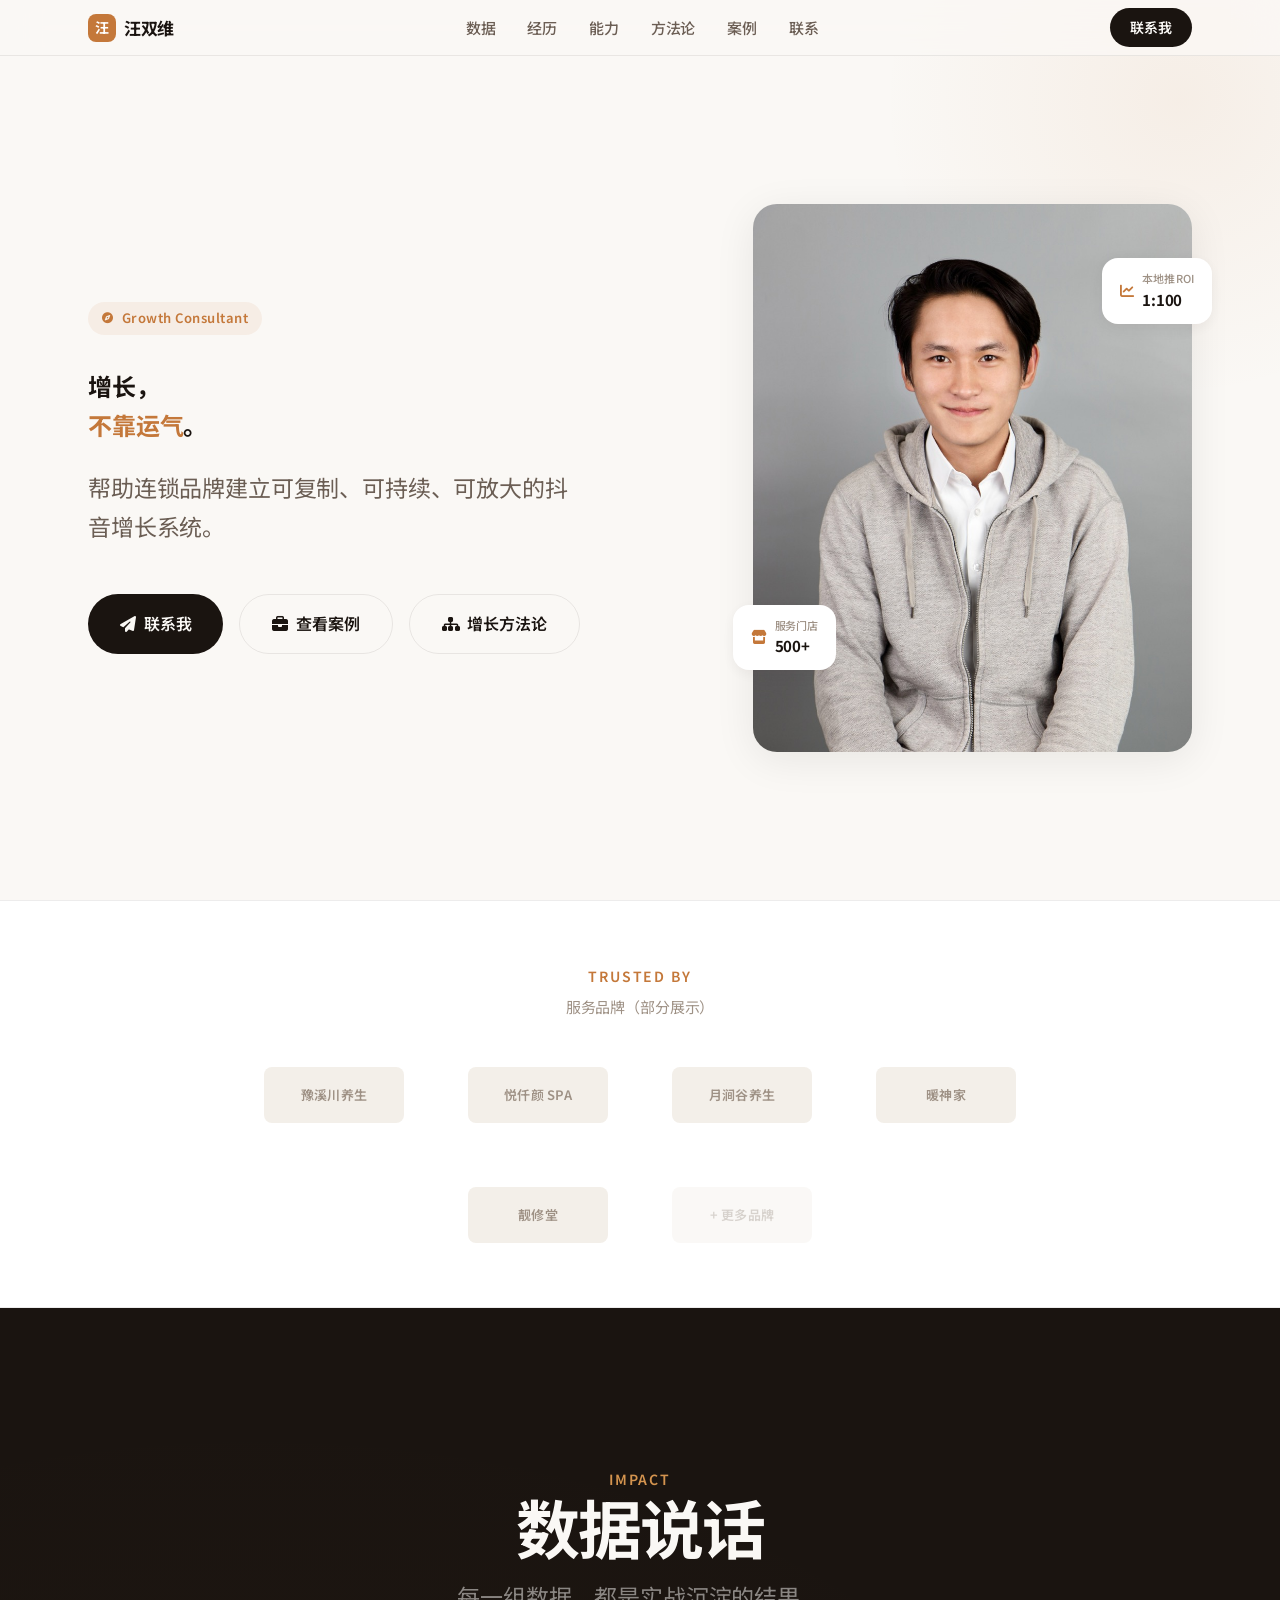
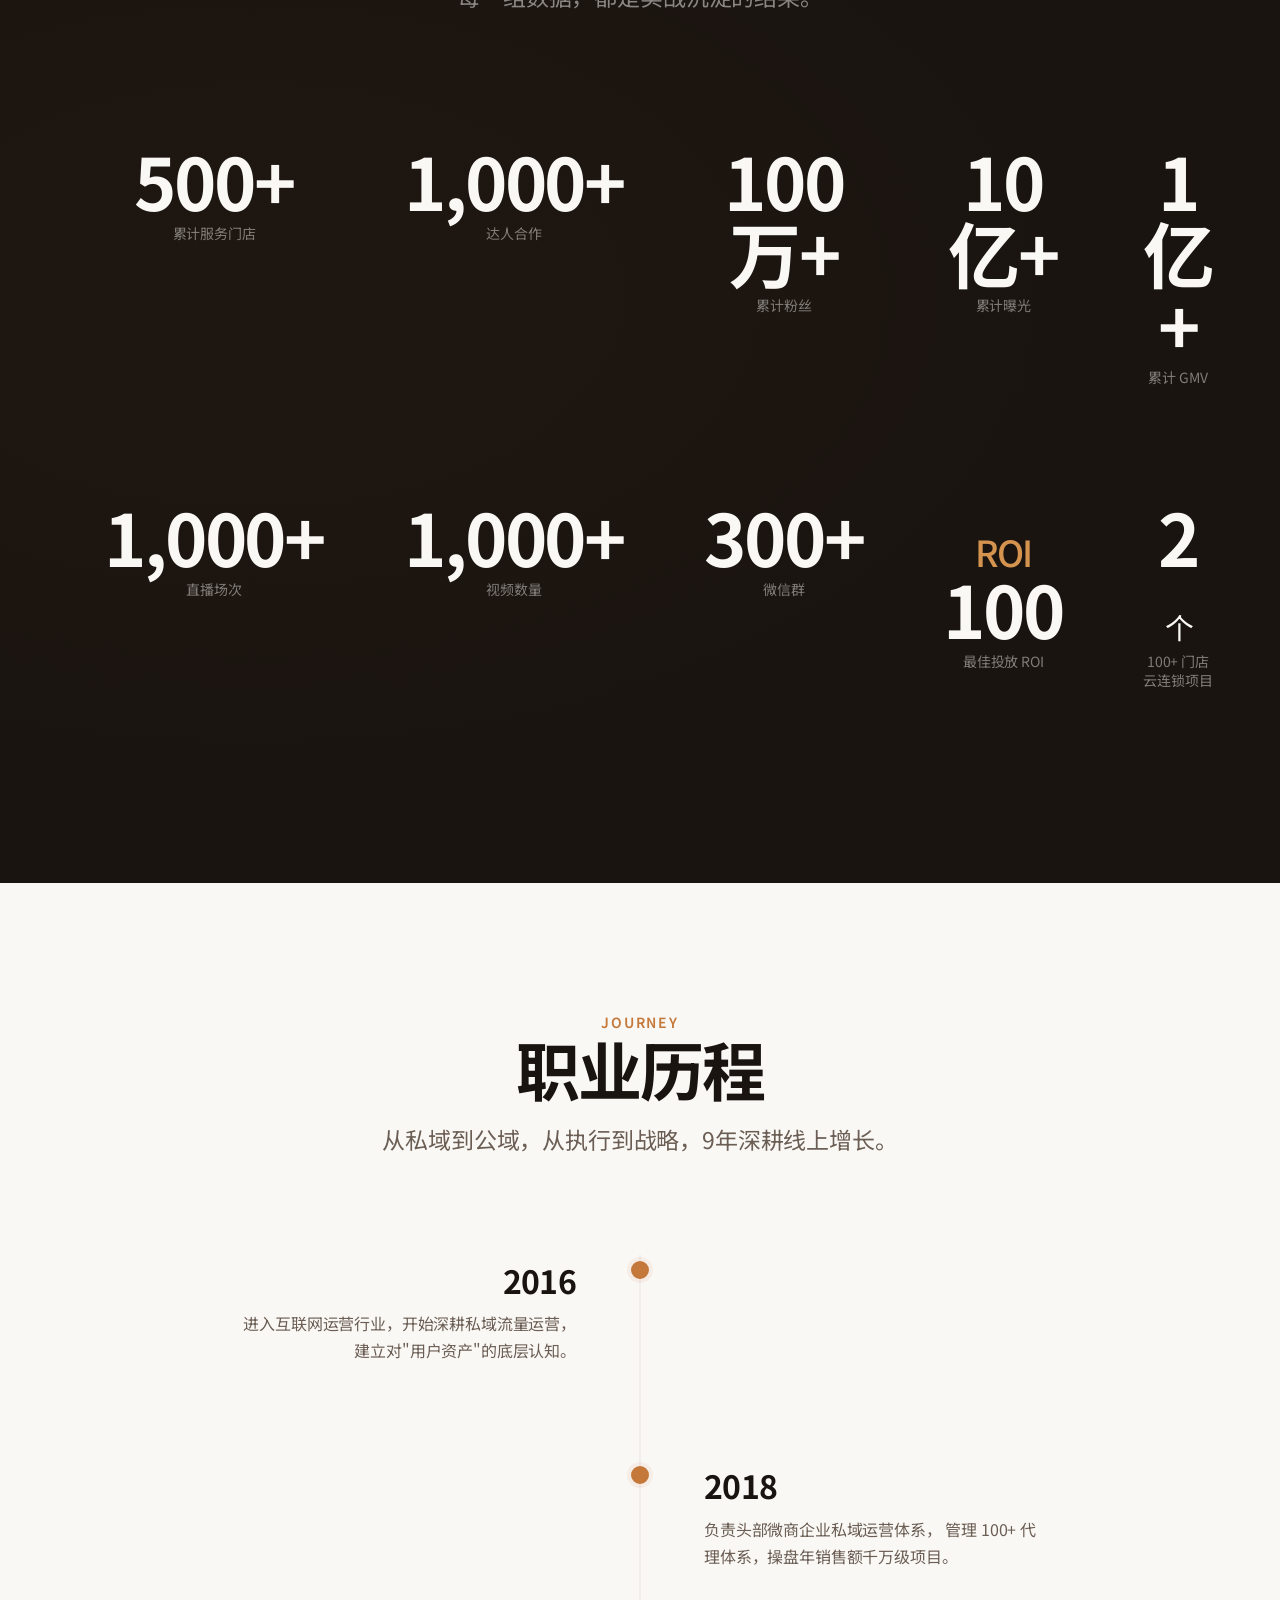
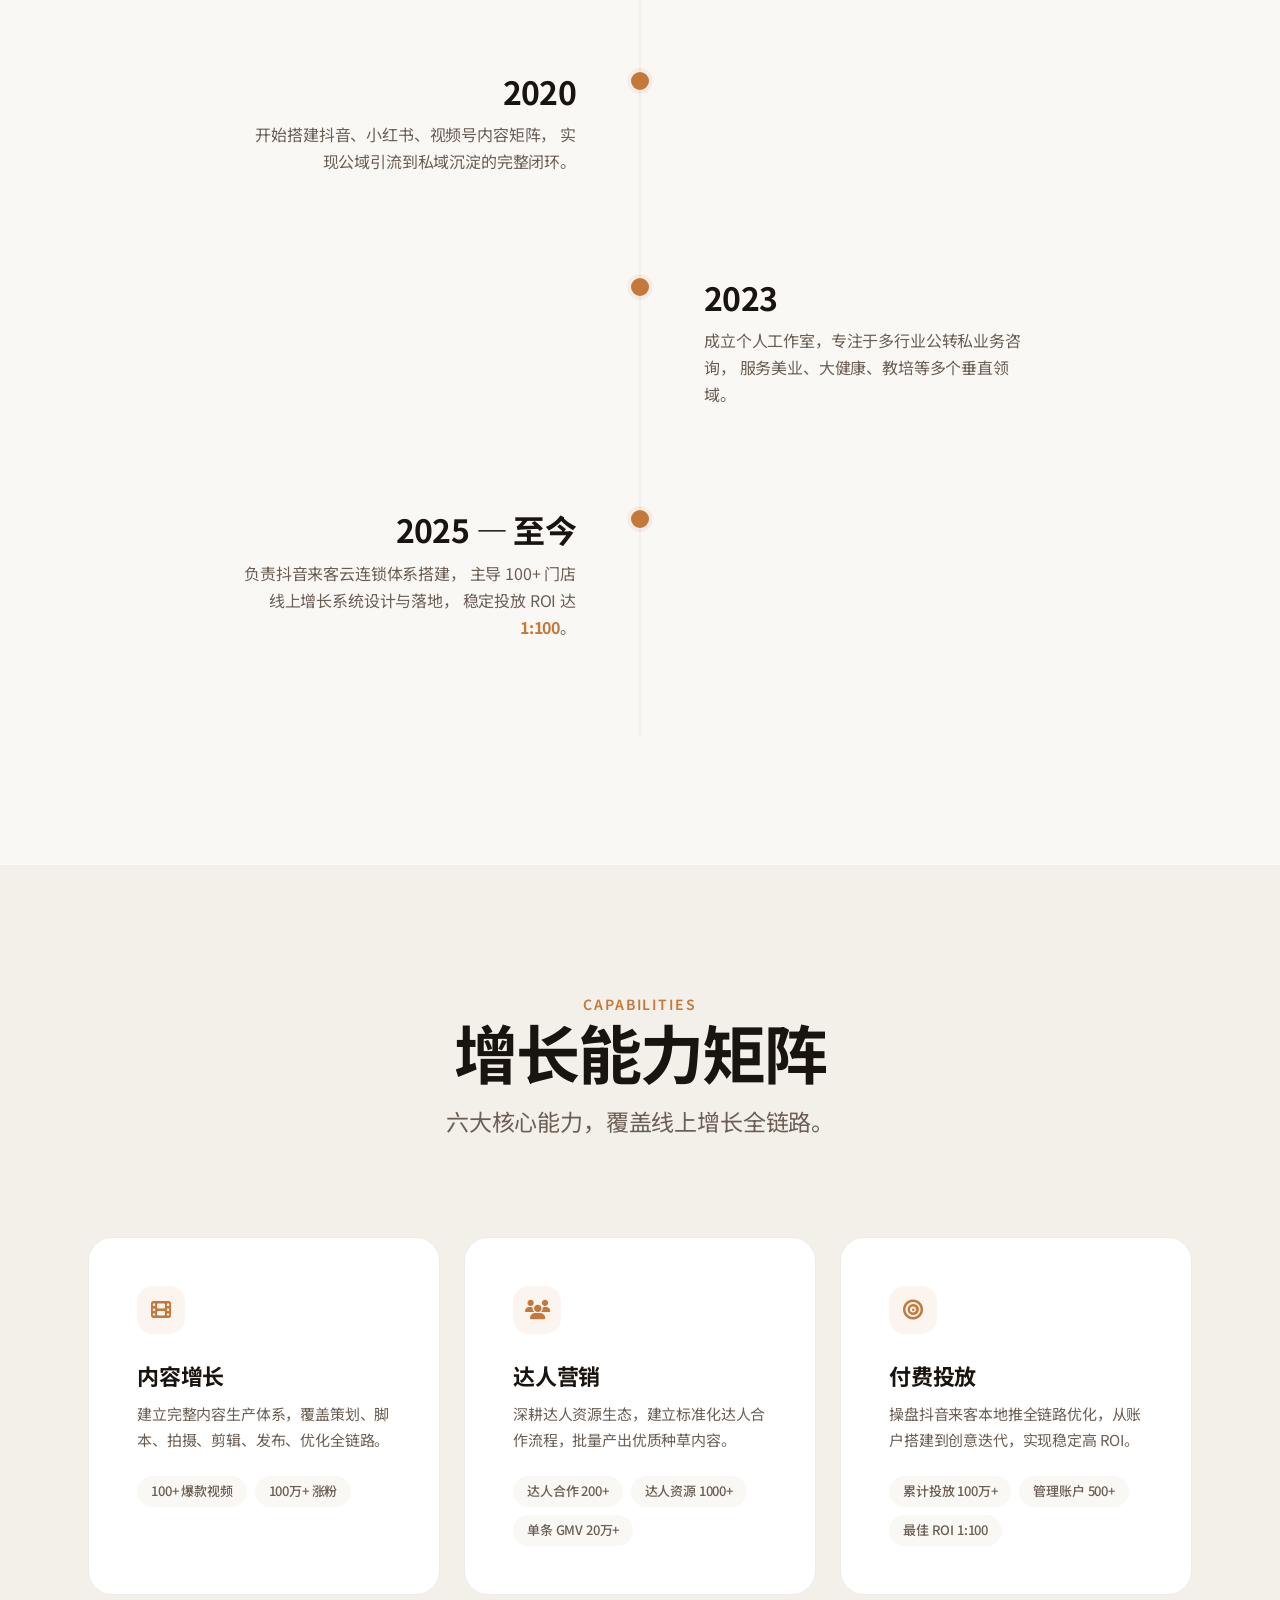
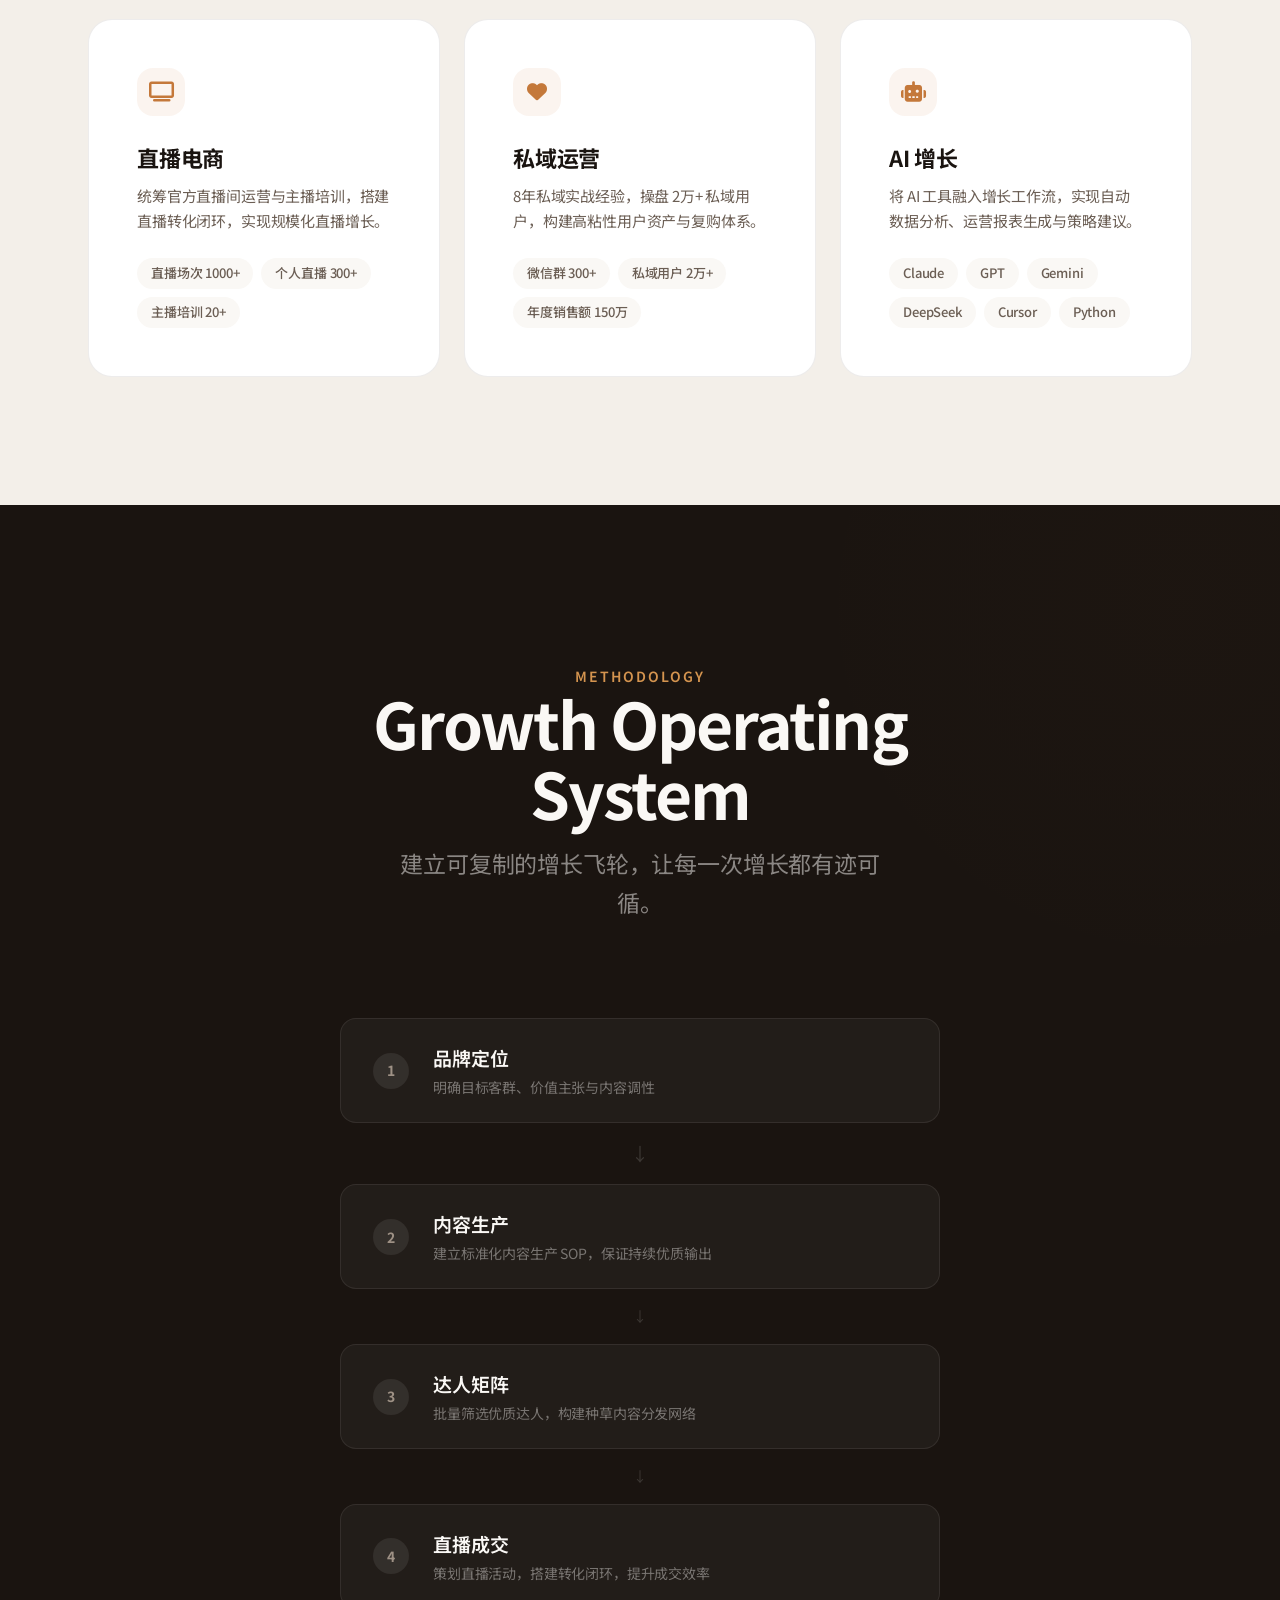
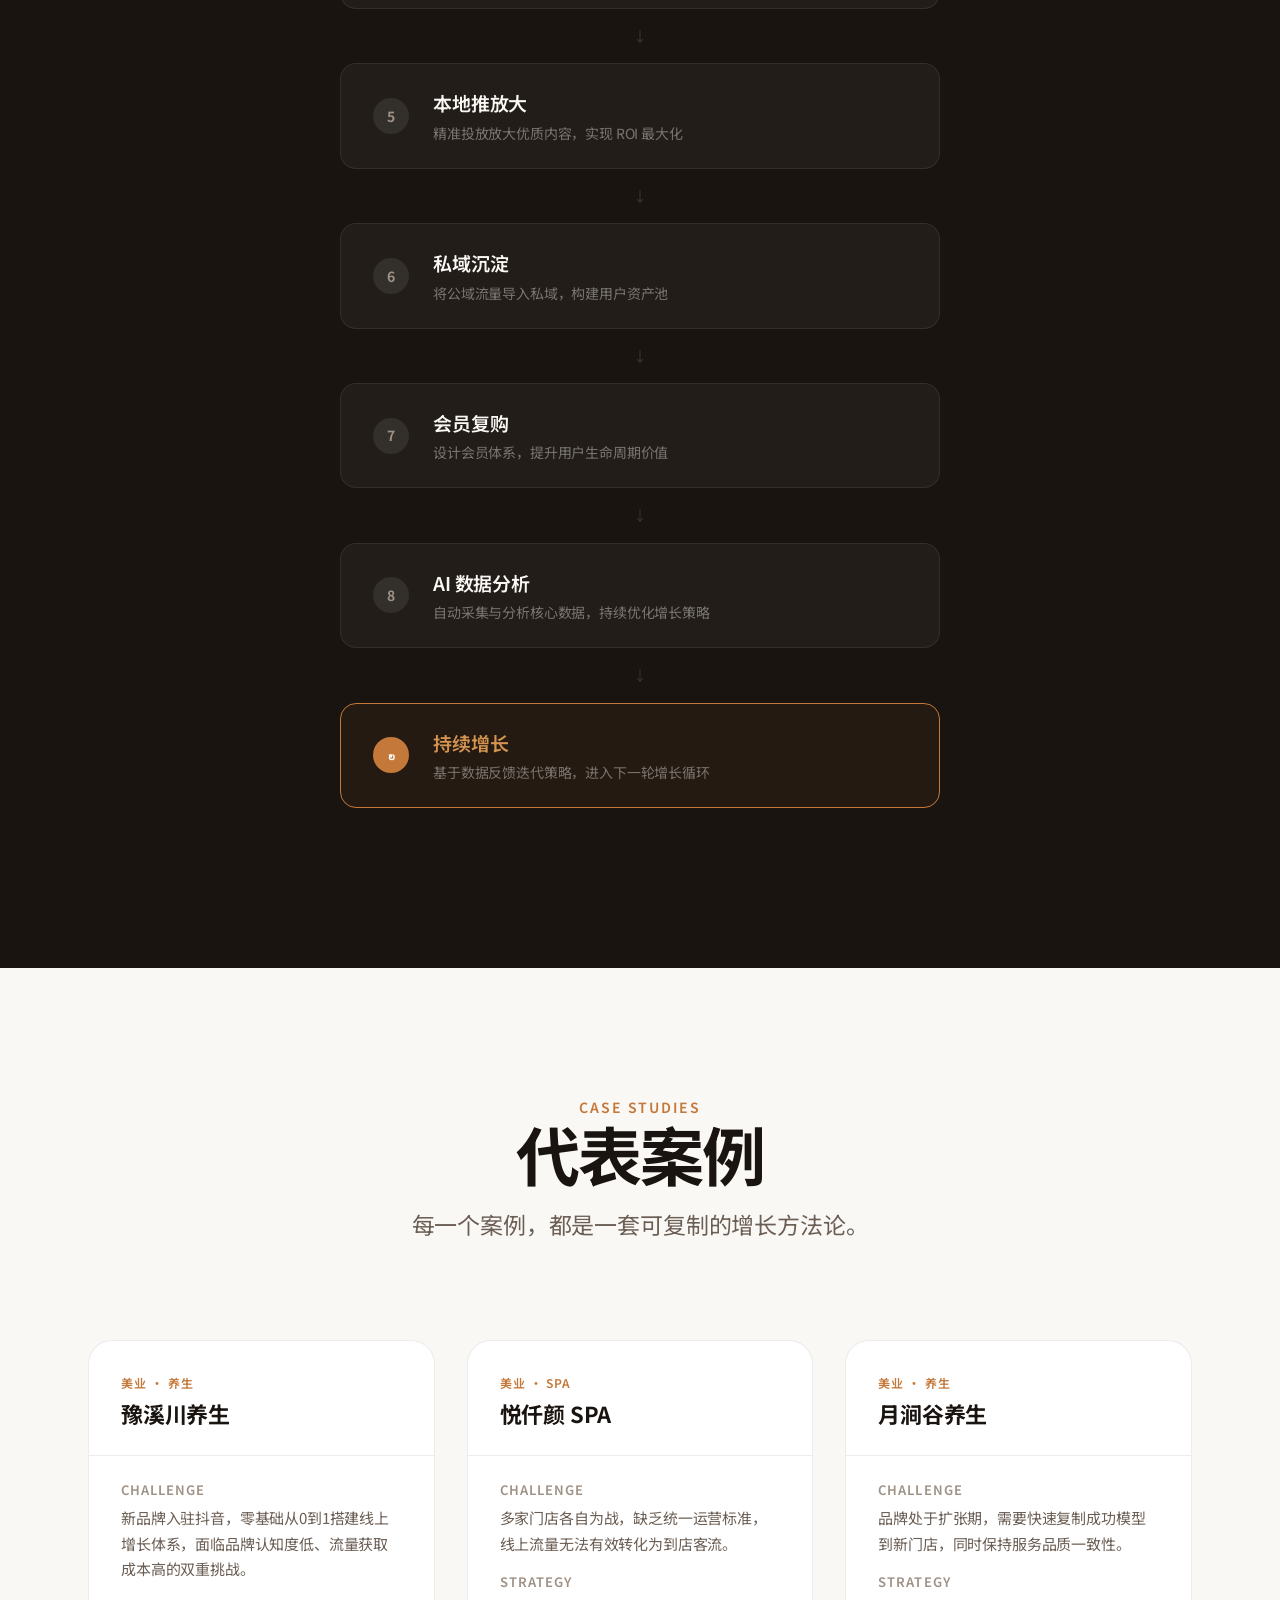
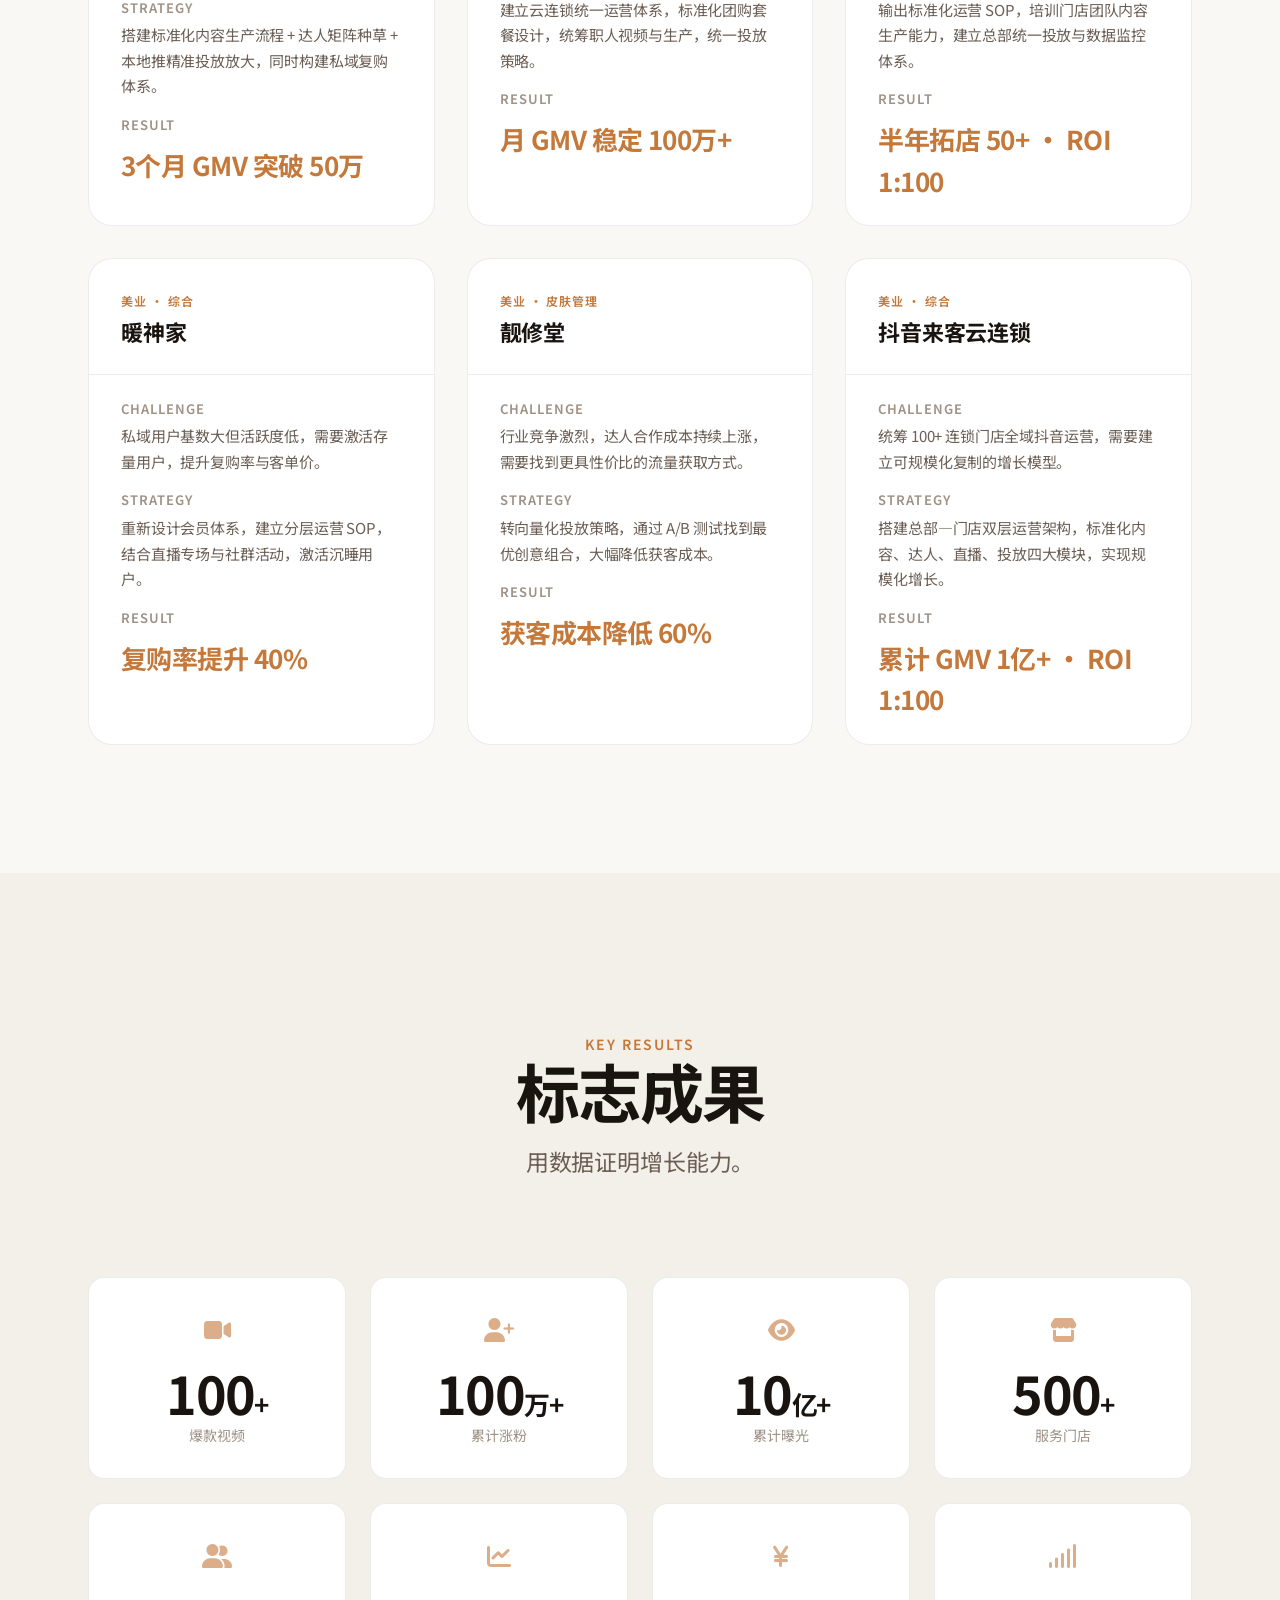
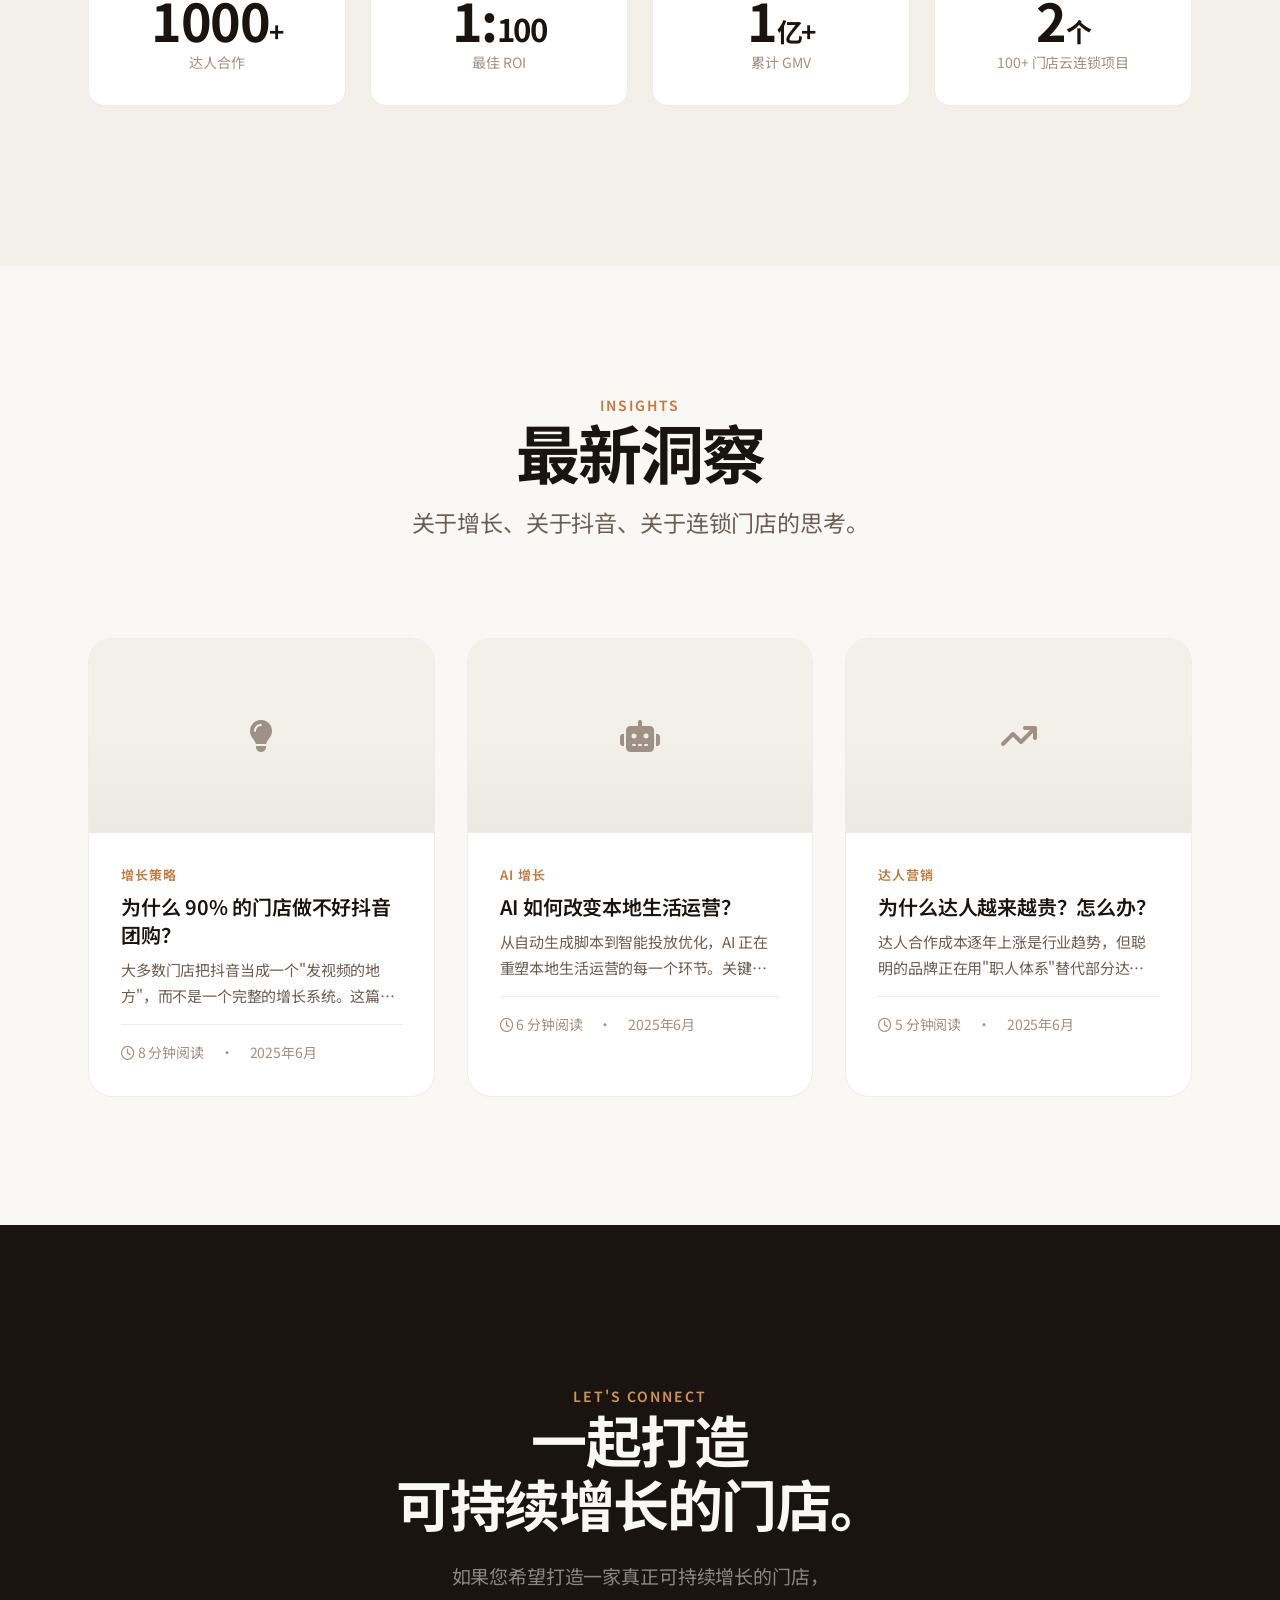
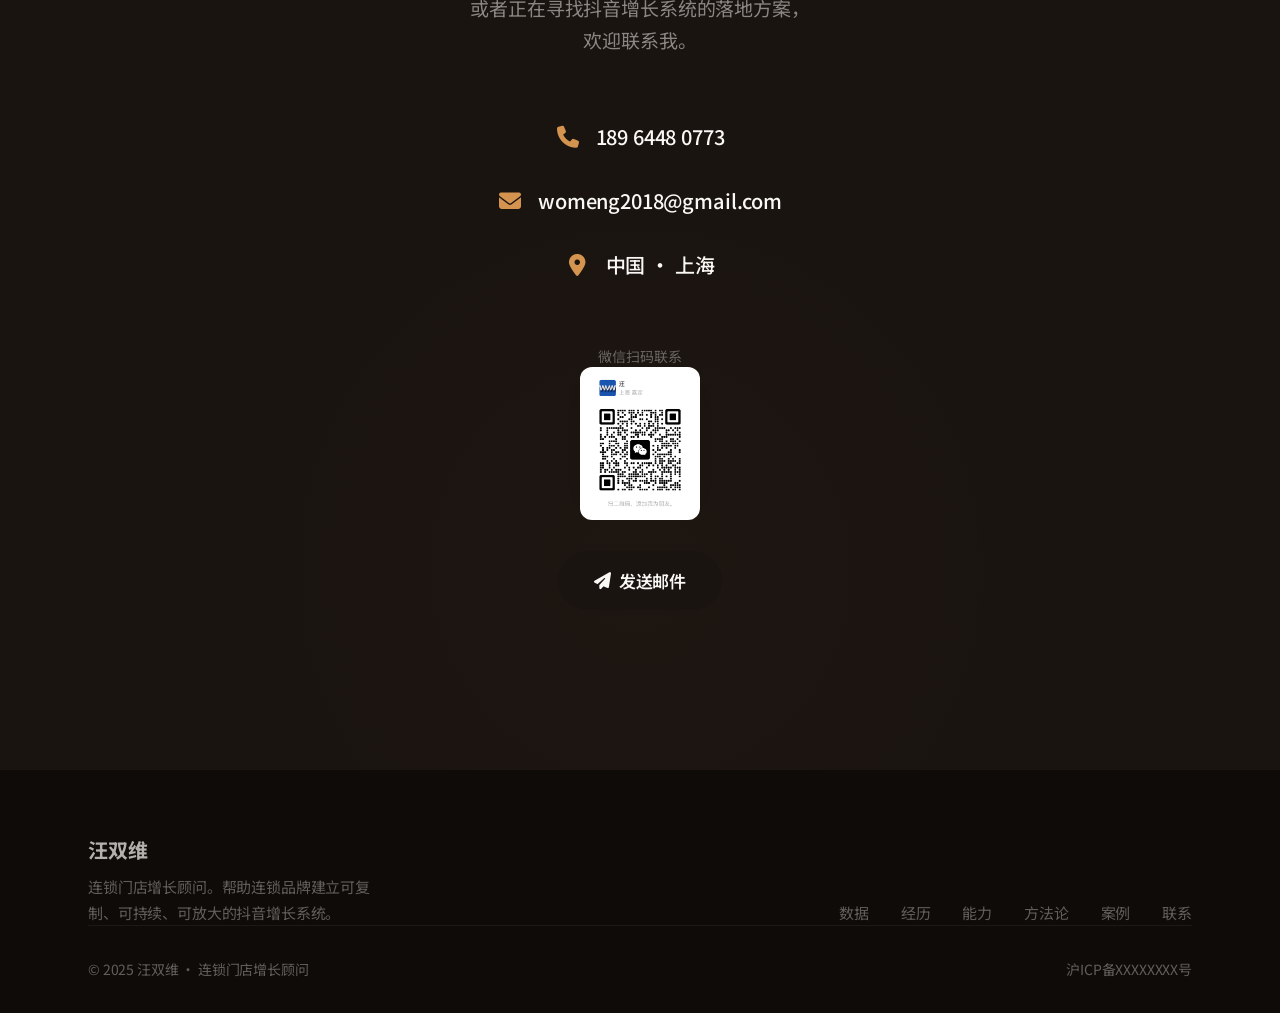
==== index.html @ 2c412247 "🚀 Initial: 汪双维个人品牌官网 V2.0" ====
<!DOCTYPE html>
<html lang="zh-CN">
<head>
  <meta charset="UTF-8">
  <meta name="viewport" content="width=device-width, initial-scale=1.0">

  <!-- ============================================================
       SEO — Meta Tags
       ============================================================ -->
  <title>汪双维 — 连锁门店增长顾问 | Growth Consultant</title>
  <meta name="description" content="汪双维，连锁门店增长顾问。帮助连锁品牌建立可复制、可持续、可放大的抖音增长系统。500+门店服务经验，累计GMV超1亿。">
  <meta name="keywords" content="汪双维,连锁门店增长,抖音运营,云连锁,本地生活,增长顾问,Growth Consultant,抖音来客,私域运营,本地推">
  <meta name="author" content="汪双维">
  <meta name="robots" content="index, follow, max-image-preview:large">
  <link rel="canonical" href="https://wangshuangwei.com">

  <!-- Open Graph -->
  <meta property="og:type" content="website">
  <meta property="og:title" content="汪双维 — 连锁门店增长顾问">
  <meta property="og:description" content="增长，不靠运气。帮助连锁品牌建立可复制、可持续、可放大的抖音增长系统。">
  <meta property="og:image" content="https://wangshuangwei.com/assets/og-image.jpg">
  <meta property="og:url" content="https://wangshuangwei.com">
  <meta property="og:site_name" content="汪双维 — 连锁门店增长顾问">

  <!-- Twitter Card -->
  <meta name="twitter:card" content="summary_large_image">
  <meta name="twitter:title" content="汪双维 — 连锁门店增长顾问">
  <meta name="twitter:description" content="增长，不靠运气。帮助连锁品牌建立抖音增长系统。">
  <meta name="twitter:image" content="https://wangshuangwei.com/assets/og-image.jpg">

  <!-- Schema.org Structured Data -->
  <script type="application/ld+json">
  {
    "@context": "https://schema.org",
    "@type": "Person",
    "name": "汪双维",
    "givenName": "双维",
    "familyName": "汪",
    "jobTitle": "连锁门店增长顾问",
    "description": "帮助连锁品牌建立可复制、可持续、可放大的抖音增长系统",
    "url": "https://wangshuangwei.com",
    "email": "mailto:womeng2018@gmail.com",
    "telephone": "+86-189-6448-0773",
    "address": {
      "@type": "PostalAddress",
      "addressLocality": "上海",
      "addressCountry": "CN"
    },
    "sameAs": [
      "https://www.douyin.com/"
    ],
    "knowsAbout": [
      "抖音运营",
      "连锁门店增长",
      "私域运营",
      "本地生活",
      "直播电商"
    ]
  }
  </script>

  <!-- Favicon -->
  <link rel="icon" type="image/svg+xml" href="data:image/svg+xml,<svg xmlns='http://www.w3.org/2000/svg' viewBox='0 0 32 32'><rect width='32' height='32' rx='6' fill='%23C4783A'/><text x='50%' y='55%' font-family='system-ui' font-size='16' font-weight='700' fill='white' text-anchor='middle' dominant-baseline='middle'>汪</text></svg>">
  <link rel="apple-touch-icon" href="data:image/svg+xml,<svg xmlns='http://www.w3.org/2000/svg' viewBox='0 0 180 180'><rect width='180' height='180' rx='40' fill='%23C4783A'/><text x='50%' y='55%' font-family='system-ui' font-size='80' font-weight='700' fill='white' text-anchor='middle' dominant-baseline='middle'>汪</text></svg>">

  <!-- Fonts -->
  <link rel="preconnect" href="https://fonts.googleapis.com">
  <link rel="preconnect" href="https://fonts.gstatic.com" crossorigin>
  <link href="https://fonts.googleapis.com/css2?family=Noto+Sans+SC:wght@300;400;500;600;700&display=swap" rel="stylesheet">

  <!-- Font Awesome -->
  <link rel="stylesheet" href="https://cdnjs.cloudflare.com/ajax/libs/font-awesome/6.5.1/css/all.min.css">

  <!-- Stylesheet -->
  <link rel="stylesheet" href="style.css">

  <!-- Preload critical assets -->
  <link rel="preload" href="style.css" as="style">
  <link rel="preload" href="main.js" as="script">

</head>
<body>

<!-- ============================================================
     NAVIGATION
     Apple-style top bar with glassmorphism
     ============================================================ -->
<nav class="nav" role="navigation" aria-label="主导航">
  <div class="nav-inner">
    <a href="#" class="nav-logo" aria-label="汪双维">
      <span class="nav-logo-mark">汪</span>
      <span>汪双维</span>
    </a>
    <ul class="nav-links" role="list">
      <li><a href="#impact">数据</a></li>
      <li><a href="#about">经历</a></li>
      <li><a href="#capabilities">能力</a></li>
      <li><a href="#gos">方法论</a></li>
      <li><a href="#projects">案例</a></li>
      <li><a href="#contact">联系</a></li>
    </ul>
    <a href="#contact" class="nav-cta">联系我</a>
    <button class="nav-mobile-toggle" aria-label="打开菜单" aria-expanded="false">
      <span></span>
      <span></span>
      <span></span>
    </button>
  </div>
</nav>

<!-- Mobile menu (hidden by default) -->
<div class="nav-mobile-menu" style="display:none; position:fixed; top:var(--nav-height); left:0; right:0; background:rgba(250,248,245,0.98); backdrop-filter:blur(20px); padding:24px; z-index:999; border-bottom:1px solid var(--color-border);">
  <ul style="list-style:none; display:flex; flex-direction:column; gap:16px;">
    <li><a href="#impact" style="font-size:18px; font-weight:500; color:var(--color-text);">数据</a></li>
    <li><a href="#about" style="font-size:18px; font-weight:500; color:var(--color-text);">经历</a></li>
    <li><a href="#capabilities" style="font-size:18px; font-weight:500; color:var(--color-text);">能力</a></li>
    <li><a href="#gos" style="font-size:18px; font-weight:500; color:var(--color-text);">方法论</a></li>
    <li><a href="#projects" style="font-size:18px; font-weight:500; color:var(--color-text);">案例</a></li>
    <li><a href="#contact" style="font-size:18px; font-weight:500; color:var(--color-text);">联系</a></li>
  </ul>
</div>

<!-- ============================================================
     HERO SECTION
     Value-first hero — not "about me", but "what I do for you"
     ============================================================ -->
<section class="hero" aria-label="首页">
  <div class="container">
    <div class="hero-grid">

      <!-- Left: Content -->
      <div class="hero-content">
        <div class="hero-eyebrow reveal">
          <i class="fa-solid fa-compass" style="font-size:11px;"></i>
          Growth Consultant
        </div>

        <h1 class="hero-title reveal">
          增长，<br><em>不靠运气</em>。
        </h1>

        <p class="hero-subtitle reveal">
          帮助连锁品牌建立可复制、可持续、可放大的抖音增长系统。
        </p>

        <div class="hero-actions reveal">
          <a href="#contact" class="btn btn-primary">
            <i class="fa-solid fa-paper-plane"></i>
            联系我
          </a>
          <a href="#projects" class="btn btn-secondary">
            <i class="fa-solid fa-briefcase"></i>
            查看案例
          </a>
          <a href="#gos" class="btn btn-secondary">
            <i class="fa-solid fa-sitemap"></i>
            增长方法论
          </a>
        </div>
      </div>

      <!-- Right: Visual -->
      <div class="hero-visual">
        <div class="hero-photo-frame reveal">
          <img src="assets/profile-photo.jpg" alt="汪双维 - 连锁门店增长顾问" class="hero-photo-img">
        </div>

        <!-- Floating badges -->
        <div class="hero-badge hero-badge-1 reveal">
          <i class="fa-solid fa-chart-line" style="color:var(--color-accent); font-size:14px;"></i>
          <div>
            <div style="font-size:11px; color:var(--color-text-tertiary);">本地推 ROI</div>
            <div style="font-size:15px; font-weight:700; color:var(--color-text);">1:100</div>
          </div>
        </div>

        <div class="hero-badge hero-badge-2 reveal">
          <i class="fa-solid fa-store" style="color:var(--color-accent); font-size:14px;"></i>
          <div>
            <div style="font-size:11px; color:var(--color-text-tertiary);">服务门店</div>
            <div style="font-size:15px; font-weight:700; color:var(--color-text);">500+</div>
          </div>
        </div>
      </div>

    </div>
  </div>
</section>

<!-- ============================================================
     LOGO WALL
     Apple-style brand logos — social proof
     ============================================================ -->
<section class="logo-wall" aria-label="合作品牌">
  <div class="container">
    <div class="logo-wall-header reveal">
      <div class="t-eyebrow">Trusted By</div>
      <p class="t-caption" style="margin-top:8px;">
        服务品牌（部分展示）
      </p>
    </div>

    <div class="logo-grid">
      <!-- Replace text with actual brand logos -->
      <div class="logo-item"><span>豫溪川养生</span></div>
      <div class="logo-item"><span>悦仟颜 SPA</span></div>
      <div class="logo-item"><span>月涧谷养生</span></div>
      <div class="logo-item"><span>暖神家</span></div>
      <div class="logo-item"><span>靓修堂</span></div>
      <div class="logo-item" style="opacity:0.4; cursor:default;"><span>+ 更多品牌</span></div>
    </div>
  </div>
</section>

<!-- ============================================================
     IMPACT SECTION
     Dark section with big numbers — Apple style
     ============================================================ -->
<section class="impact" id="impact" aria-label="核心数据">
  <div class="container">
    <div class="section-header center reveal">
      <div class="t-eyebrow">Impact</div>
      <h2 class="t-h1" style="color:var(--color-text-inverse);">
        数据说话
      </h2>
      <p class="t-body-lg" style="color:rgba(250,248,245,0.5); margin-top:16px;">
        每一组数据，都是实战沉淀的结果。
      </p>
    </div>

    <div class="impact-grid">
      <div class="impact-item reveal">
        <div class="impact-number">
          <span class="counter" data-target="500" data-suffix="+">0</span>
        </div>
        <div class="impact-label">累计服务门店</div>
      </div>
      <div class="impact-item reveal">
        <div class="impact-number">
          <span class="counter" data-target="1000" data-suffix="+">0</span>
        </div>
        <div class="impact-label">达人合作</div>
      </div>
      <div class="impact-item reveal">
        <div class="impact-number">
          <span class="counter" data-target="100" data-suffix="万+">0</span>
        </div>
        <div class="impact-label">累计粉丝</div>
      </div>
      <div class="impact-item reveal">
        <div class="impact-number">
          <span class="counter" data-target="10" data-suffix="亿+">0</span>
        </div>
        <div class="impact-label">累计曝光</div>
      </div>
      <div class="impact-item reveal">
        <div class="impact-number">
          <span class="counter" data-target="1" data-suffix="亿+">0</span>
        </div>
        <div class="impact-label">累计 GMV</div>
      </div>
      <div class="impact-item reveal">
        <div class="impact-number">
          <span class="counter" data-target="1000" data-suffix="+">0</span>
        </div>
        <div class="impact-label">直播场次</div>
      </div>
      <div class="impact-item reveal">
        <div class="impact-number">
          <span class="counter" data-target="1000" data-suffix="+">0</span>
        </div>
        <div class="impact-label">视频数量</div>
      </div>
      <div class="impact-item reveal">
        <div class="impact-number">
          <span class="counter" data-target="300" data-suffix="+">0</span>
        </div>
        <div class="impact-label">微信群</div>
      </div>
      <div class="impact-item reveal">
        <div class="impact-number">
          <span style="font-size:0.5em; font-weight:500; color:var(--color-accent-light);">ROI</span>
          <span class="counter" data-target="100" data-suffix="">0</span>
        </div>
        <div class="impact-label">最佳投放 ROI</div>
      </div>
      <div class="impact-item reveal">
        <div class="impact-number">
          <span class="counter" data-target="2" data-suffix="">0</span>
          <span style="font-size:0.4em; font-weight:400;"> 个</span>
        </div>
        <div class="impact-label">100+ 门店云连锁项目</div>
      </div>
    </div>
  </div>
</section>

<!-- ============================================================
     ABOUT / TIMELINE
     Apple-style vertical timeline — not a resume
     ============================================================ -->
<section class="timeline-section section" id="about" aria-label="职业经历">
  <div class="container">
    <div class="section-header center reveal">
      <div class="t-eyebrow">Journey</div>
      <h2 class="t-h1">职业历程</h2>
      <p class="t-body-lg" style="margin-top:16px;">
        从私域到公域，从执行到战略，9年深耕线上增长。
      </p>
    </div>

    <div class="timeline">
      <!-- 2016 -->
      <div class="timeline-item">
        <div class="timeline-dot"></div>
        <div class="timeline-year">2016</div>
        <div class="timeline-text">
          进入互联网运营行业，开始深耕私域流量运营，
          建立对"用户资产"的底层认知。
        </div>
      </div>

      <!-- 2018 -->
      <div class="timeline-item">
        <div class="timeline-dot"></div>
        <div class="timeline-year">2018</div>
        <div class="timeline-text">
          负责头部微商企业私域运营体系，
          管理 100+ 代理体系，操盘年销售额千万级项目。
        </div>
      </div>

      <!-- 2020 -->
      <div class="timeline-item">
        <div class="timeline-dot"></div>
        <div class="timeline-year">2020</div>
        <div class="timeline-text">
          开始搭建抖音、小红书、视频号内容矩阵，
          实现公域引流到私域沉淀的完整闭环。
        </div>
      </div>

      <!-- 2023 -->
      <div class="timeline-item">
        <div class="timeline-dot"></div>
        <div class="timeline-year">2023</div>
        <div class="timeline-text">
          成立个人工作室，专注于多行业公转私业务咨询，
          服务美业、大健康、教培等多个垂直领域。
        </div>
      </div>

      <!-- 2025 -->
      <div class="timeline-item">
        <div class="timeline-dot"></div>
        <div class="timeline-year">2025 — 至今</div>
        <div class="timeline-text">
          负责抖音来客云连锁体系搭建，
          主导 100+ 门店线上增长系统设计与落地，
          稳定投放 ROI 达 <strong style="color:var(--color-accent);">1:100</strong>。
        </div>
      </div>
    </div>
  </div>
</section>

<!-- ============================================================
     GROWTH CAPABILITIES
     Six capability modules — with hover animations
     ============================================================ -->
<section class="capabilities section" id="capabilities" aria-label="核心能力">
  <div class="container">
    <div class="section-header center reveal">
      <div class="t-eyebrow">Capabilities</div>
      <h2 class="t-h1">增长能力矩阵</h2>
      <p class="t-body-lg" style="margin-top:16px;">
        六大核心能力，覆盖线上增长全链路。
      </p>
    </div>

    <div class="cap-grid">

      <!-- 1. Content Growth -->
      <div class="cap-card reveal">
        <div class="cap-icon">
          <i class="fa-solid fa-film"></i>
        </div>
        <h3>内容增长</h3>
        <p class="cap-desc">
          建立完整内容生产体系，覆盖策划、脚本、拍摄、剪辑、发布、优化全链路。
        </p>
        <div class="cap-stats">
          <span class="cap-stat">100+ 爆款视频</span>
          <span class="cap-stat">100万+ 涨粉</span>
        </div>
      </div>

      <!-- 2. Influencer Marketing -->
      <div class="cap-card reveal">
        <div class="cap-icon">
          <i class="fa-solid fa-users"></i>
        </div>
        <h3>达人营销</h3>
        <p class="cap-desc">
          深耕达人资源生态，建立标准化达人合作流程，批量产出优质种草内容。
        </p>
        <div class="cap-stats">
          <span class="cap-stat">达人合作 200+</span>
          <span class="cap-stat">达人资源 1000+</span>
          <span class="cap-stat">单条 GMV 20万+</span>
        </div>
      </div>

      <!-- 3. Paid Media -->
      <div class="cap-card reveal">
        <div class="cap-icon">
          <i class="fa-solid fa-bullseye"></i>
        </div>
        <h3>付费投放</h3>
        <p class="cap-desc">
          操盘抖音来客本地推全链路优化，从账户搭建到创意迭代，实现稳定高 ROI。
        </p>
        <div class="cap-stats">
          <span class="cap-stat">累计投放 100万+</span>
          <span class="cap-stat">管理账户 500+</span>
          <span class="cap-stat">最佳 ROI 1:100</span>
        </div>
      </div>

      <!-- 4. Live Commerce -->
      <div class="cap-card reveal">
        <div class="cap-icon">
          <i class="fa-solid fa-tv"></i>
        </div>
        <h3>直播电商</h3>
        <p class="cap-desc">
          统筹官方直播间运营与主播培训，搭建直播转化闭环，实现规模化直播增长。
        </p>
        <div class="cap-stats">
          <span class="cap-stat">直播场次 1000+</span>
          <span class="cap-stat">个人直播 300+</span>
          <span class="cap-stat">主播培训 20+</span>
        </div>
      </div>

      <!-- 5. Private Traffic -->
      <div class="cap-card reveal">
        <div class="cap-icon">
          <i class="fa-solid fa-heart"></i>
        </div>
        <h3>私域运营</h3>
        <p class="cap-desc">
          8年私域实战经验，操盘 2万+ 私域用户，构建高粘性用户资产与复购体系。
        </p>
        <div class="cap-stats">
          <span class="cap-stat">微信群 300+</span>
          <span class="cap-stat">私域用户 2万+</span>
          <span class="cap-stat">年度销售额 150万</span>
        </div>
      </div>

      <!-- 6. AI Growth -->
      <div class="cap-card reveal">
        <div class="cap-icon">
          <i class="fa-solid fa-robot"></i>
        </div>
        <h3>AI 增长</h3>
        <p class="cap-desc">
          将 AI 工具融入增长工作流，实现自动数据分析、运营报表生成与策略建议。
        </p>
        <div class="cap-stats">
          <span class="cap-stat">Claude</span>
          <span class="cap-stat">GPT</span>
          <span class="cap-stat">Gemini</span>
          <span class="cap-stat">DeepSeek</span>
          <span class="cap-stat">Cursor</span>
          <span class="cap-stat">Python</span>
        </div>
      </div>

    </div>
  </div>
</section>

<!-- ============================================================
     GROWTH OPERATING SYSTEM
     The most important page — flowchart style
     ============================================================ -->
<section class="gos-section section" id="gos" aria-label="增长操作系统">
  <div class="container">
    <div class="section-header center reveal">
      <div class="t-eyebrow">Methodology</div>
      <h2 class="t-h1" style="color:var(--color-text-inverse);">
        Growth Operating System
      </h2>
      <p class="t-body-lg" style="color:rgba(250,248,245,0.5); margin-top:16px; max-width:480px; margin-left:auto; margin-right:auto;">
        建立可复制的增长飞轮，让每一次增长都有迹可循。
      </p>
    </div>

    <div class="gos-flow reveal">
      <!-- Step 1 -->
      <div class="gos-step">
        <div class="gos-step-num">1</div>
        <div class="gos-step-content">
          <div class="gos-step-title">品牌定位</div>
          <div class="gos-step-desc">明确目标客群、价值主张与内容调性</div>
        </div>
      </div>

      <div class="gos-arrow" style="font-size:18px; color:rgba(255,255,255,0.15);">↓</div>

      <!-- Step 2 -->
      <div class="gos-step">
        <div class="gos-step-num">2</div>
        <div class="gos-step-content">
          <div class="gos-step-title">内容生产</div>
          <div class="gos-step-desc">建立标准化内容生产 SOP，保证持续优质输出</div>
        </div>
      </div>

      <div class="gos-arrow">↓</div>

      <!-- Step 3 -->
      <div class="gos-step">
        <div class="gos-step-num">3</div>
        <div class="gos-step-content">
          <div class="gos-step-title">达人矩阵</div>
          <div class="gos-step-desc">批量筛选优质达人，构建种草内容分发网络</div>
        </div>
      </div>

      <div class="gos-arrow">↓</div>

      <!-- Step 4 -->
      <div class="gos-step">
        <div class="gos-step-num">4</div>
        <div class="gos-step-content">
          <div class="gos-step-title">直播成交</div>
          <div class="gos-step-desc">策划直播活动，搭建转化闭环，提升成交效率</div>
        </div>
      </div>

      <div class="gos-arrow">↓</div>

      <!-- Step 5 -->
      <div class="gos-step">
        <div class="gos-step-num">5</div>
        <div class="gos-step-content">
          <div class="gos-step-title">本地推放大</div>
          <div class="gos-step-desc">精准投放放大优质内容，实现 ROI 最大化</div>
        </div>
      </div>

      <div class="gos-arrow">↓</div>

      <!-- Step 6 -->
      <div class="gos-step">
        <div class="gos-step-num">6</div>
        <div class="gos-step-content">
          <div class="gos-step-title">私域沉淀</div>
          <div class="gos-step-desc">将公域流量导入私域，构建用户资产池</div>
        </div>
      </div>

      <div class="gos-arrow">↓</div>

      <!-- Step 7 -->
      <div class="gos-step">
        <div class="gos-step-num">7</div>
        <div class="gos-step-content">
          <div class="gos-step-title">会员复购</div>
          <div class="gos-step-desc">设计会员体系，提升用户生命周期价值</div>
        </div>
      </div>

      <div class="gos-arrow">↓</div>

      <!-- Step 8 -->
      <div class="gos-step">
        <div class="gos-step-num">8</div>
        <div class="gos-step-content">
          <div class="gos-step-title">AI 数据分析</div>
          <div class="gos-step-desc">自动采集与分析核心数据，持续优化增长策略</div>
        </div>
      </div>

      <div class="gos-arrow">↓</div>

      <!-- Step 9: back to start -->
      <div class="gos-step" style="border-color:var(--color-accent); background:rgba(196,120,58,0.06);">
        <div class="gos-step-num" style="background:var(--color-accent); color:white;">↻</div>
        <div class="gos-step-content">
          <div class="gos-step-title" style="color:var(--color-accent-light);">持续增长</div>
          <div class="gos-step-desc">基于数据反馈迭代策略，进入下一轮增长循环</div>
        </div>
      </div>
    </div>
  </div>
</section>

<!-- ============================================================
     REPRESENTATIVE PROJECTS
     Apple Card style — each case independent
     ============================================================ -->
<section class="projects-section section" id="projects" aria-label="代表案例">
  <div class="container">
    <div class="section-header center reveal">
      <div class="t-eyebrow">Case Studies</div>
      <h2 class="t-h1">代表案例</h2>
      <p class="t-body-lg" style="margin-top:16px;">
        每一个案例，都是一套可复制的增长方法论。
      </p>
    </div>

    <div class="project-grid">

      <!-- Case 1: 豫溪川 -->
      <div class="project-card reveal">
        <div class="project-card-header">
          <div class="project-card-category">美业 · 养生</div>
          <div class="project-card-title">豫溪川养生</div>
        </div>
        <div class="project-card-body">
          <div class="project-card-label">Challenge</div>
          <div class="project-card-text">
            新品牌入驻抖音，零基础从0到1搭建线上增长体系，面临品牌认知度低、流量获取成本高的双重挑战。
          </div>
          <div class="project-card-label">Strategy</div>
          <div class="project-card-text">
            搭建标准化内容生产流程 + 达人矩阵种草 + 本地推精准投放放大，同时构建私域复购体系。
          </div>
          <div class="project-card-label">Result</div>
          <div class="project-card-result">3个月 GMV 突破 50万</div>
        </div>
      </div>

      <!-- Case 2: 悦仟颜 -->
      <div class="project-card reveal">
        <div class="project-card-header">
          <div class="project-card-category">美业 · SPA</div>
          <div class="project-card-title">悦仟颜 SPA</div>
        </div>
        <div class="project-card-body">
          <div class="project-card-label">Challenge</div>
          <div class="project-card-text">
            多家门店各自为战，缺乏统一运营标准，线上流量无法有效转化为到店客流。
          </div>
          <div class="project-card-label">Strategy</div>
          <div class="project-card-text">
            建立云连锁统一运营体系，标准化团购套餐设计，统筹职人视频与生产，统一投放策略。
          </div>
          <div class="project-card-label">Result</div>
          <div class="project-card-result">月 GMV 稳定 100万+</div>
        </div>
      </div>

      <!-- Case 3: 月涧谷 -->
      <div class="project-card reveal">
        <div class="project-card-header">
          <div class="project-card-category">美业 · 养生</div>
          <div class="project-card-title">月涧谷养生</div>
        </div>
        <div class="project-card-body">
          <div class="project-card-label">Challenge</div>
          <div class="project-card-text">
            品牌处于扩张期，需要快速复制成功模型到新门店，同时保持服务品质一致性。
          </div>
          <div class="project-card-label">Strategy</div>
          <div class="project-card-text">
            输出标准化运营 SOP，培训门店团队内容生产能力，建立总部统一投放与数据监控体系。
          </div>
          <div class="project-card-label">Result</div>
          <div class="project-card-result">半年拓店 50+ · ROI 1:100</div>
        </div>
      </div>

      <!-- Case 4: 暖神家 -->
      <div class="project-card reveal">
        <div class="project-card-header">
          <div class="project-card-category">美业 · 综合</div>
          <div class="project-card-title">暖神家</div>
        </div>
        <div class="project-card-body">
          <div class="project-card-label">Challenge</div>
          <div class="project-card-text">
            私域用户基数大但活跃度低，需要激活存量用户，提升复购率与客单价。
          </div>
          <div class="project-card-label">Strategy</div>
          <div class="project-card-text">
            重新设计会员体系，建立分层运营 SOP，结合直播专场与社群活动，激活沉睡用户。
          </div>
          <div class="project-card-label">Result</div>
          <div class="project-card-result">复购率提升 40%</div>
        </div>
      </div>

      <!-- Case 5: 靓修堂 -->
      <div class="project-card reveal">
        <div class="project-card-header">
          <div class="project-card-category">美业 · 皮肤管理</div>
          <div class="project-card-title">靓修堂</div>
        </div>
        <div class="project-card-body">
          <div class="project-card-label">Challenge</div>
          <div class="project-card-text">
            行业竞争激烈，达人合作成本持续上涨，需要找到更具性价比的流量获取方式。
          </div>
          <div class="project-card-label">Strategy</div>
          <div class="project-card-text">
            转向量化投放策略，通过 A/B 测试找到最优创意组合，大幅降低获客成本。
          </div>
          <div class="project-card-label">Result</div>
          <div class="project-card-result">获客成本降低 60%</div>
        </div>
      </div>

      <!-- Case 6: 综合案例 -->
      <div class="project-card reveal">
        <div class="project-card-header">
          <div class="project-card-category">美业 · 综合</div>
          <div class="project-card-title">抖音来客云连锁</div>
        </div>
        <div class="project-card-body">
          <div class="project-card-label">Challenge</div>
          <div class="project-card-text">
            统筹 100+ 连锁门店全域抖音运营，需要建立可规模化复制的增长模型。
          </div>
          <div class="project-card-label">Strategy</div>
          <div class="project-card-text">
            搭建总部—门店双层运营架构，标准化内容、达人、直播、投放四大模块，实现规模化增长。
          </div>
          <div class="project-card-label">Result</div>
          <div class="project-card-result">累计 GMV 1亿+ · ROI 1:100</div>
        </div>
      </div>

    </div>
  </div>
</section>

<!-- ============================================================
     KEY RESULTS
     Apple-style data cards — redesigned
     ============================================================ -->
<section class="key-results section" id="results" aria-label="关键成果">
  <div class="container">
    <div class="section-header center reveal">
      <div class="t-eyebrow">Key Results</div>
      <h2 class="t-h1">标志成果</h2>
      <p class="t-body-lg" style="margin-top:16px;">
        用数据证明增长能力。
      </p>
    </div>

    <div class="kr-grid">
      <div class="kr-card reveal">
        <div class="kr-icon"><i class="fa-solid fa-video"></i></div>
        <div class="kr-number">100<span style="font-size:0.5em;">+</span></div>
        <div class="kr-label">爆款视频</div>
      </div>
      <div class="kr-card reveal">
        <div class="kr-icon"><i class="fa-solid fa-user-plus"></i></div>
        <div class="kr-number">100<span style="font-size:0.5em;">万+</span></div>
        <div class="kr-label">累计涨粉</div>
      </div>
      <div class="kr-card reveal">
        <div class="kr-icon"><i class="fa-solid fa-eye"></i></div>
        <div class="kr-number">10<span style="font-size:0.5em;">亿+</span></div>
        <div class="kr-label">累计曝光</div>
      </div>
      <div class="kr-card reveal">
        <div class="kr-icon"><i class="fa-solid fa-store"></i></div>
        <div class="kr-number">500<span style="font-size:0.5em;">+</span></div>
        <div class="kr-label">服务门店</div>
      </div>
      <div class="kr-card reveal">
        <div class="kr-icon"><i class="fa-solid fa-user-group"></i></div>
        <div class="kr-number">1000<span style="font-size:0.5em;">+</span></div>
        <div class="kr-label">达人合作</div>
      </div>
      <div class="kr-card reveal">
        <div class="kr-icon"><i class="fa-solid fa-chart-line"></i></div>
        <div class="kr-number">1:<span style="font-size:0.6em;">100</span></div>
        <div class="kr-label">最佳 ROI</div>
      </div>
      <div class="kr-card reveal">
        <div class="kr-icon"><i class="fa-solid fa-yen-sign"></i></div>
        <div class="kr-number">1<span style="font-size:0.5em;">亿+</span></div>
        <div class="kr-label">累计 GMV</div>
      </div>
      <div class="kr-card reveal">
        <div class="kr-icon"><i class="fa-solid fa-signal"></i></div>
        <div class="kr-number">2<span style="font-size:0.5em;">个</span></div>
        <div class="kr-label">100+ 门店云连锁项目</div>
      </div>
    </div>
  </div>
</section>

<!-- ============================================================
     INSIGHTS / BLOG
     Placeholder for future SEO content
     ============================================================ -->
<section class="insights-section section" id="insights" aria-label="洞察文章">
  <div class="container">
    <div class="section-header center reveal">
      <div class="t-eyebrow">Insights</div>
      <h2 class="t-h1">最新洞察</h2>
      <p class="t-body-lg" style="margin-top:16px;">
        关于增长、关于抖音、关于连锁门店的思考。
      </p>
    </div>

    <div class="insights-grid">
      <!-- Article 1 -->
      <article class="insight-card reveal">
        <div class="insight-thumb">
          <i class="fa-solid fa-lightbulb"></i>
        </div>
        <div class="insight-body">
          <div class="insight-tag">增长策略</div>
          <h3 class="insight-title">为什么 90% 的门店做不好抖音团购？</h3>
          <p class="insight-excerpt">
            大多数门店把抖音当成一个"发视频的地方"，而不是一个完整的增长系统。这篇文拆解了门店做抖音最常见的五大误区。
          </p>
          <div class="insight-meta">
            <span><i class="fa-regular fa-clock"></i> 8 分钟阅读</span>
            <span>·</span>
            <span>2025年6月</span>
          </div>
        </div>
      </article>

      <!-- Article 2 -->
      <article class="insight-card reveal">
        <div class="insight-thumb">
          <i class="fa-solid fa-robot"></i>
        </div>
        <div class="insight-body">
          <div class="insight-tag">AI 增长</div>
          <h3 class="insight-title">AI 如何改变本地生活运营？</h3>
          <p class="insight-excerpt">
            从自动生成脚本到智能投放优化，AI 正在重塑本地生活运营的每一个环节。关键是——你准备好了吗？
          </p>
          <div class="insight-meta">
            <span><i class="fa-regular fa-clock"></i> 6 分钟阅读</span>
            <span>·</span>
            <span>2025年6月</span>
          </div>
        </div>
      </article>

      <!-- Article 3 -->
      <article class="insight-card reveal">
        <div class="insight-thumb">
          <i class="fa-solid fa-arrow-trend-up"></i>
        </div>
        <div class="insight-body">
          <div class="insight-tag">达人营销</div>
          <h3 class="insight-title">为什么达人越来越贵？怎么办？</h3>
          <p class="insight-excerpt">
            达人合作成本逐年上涨是行业趋势，但聪明的品牌正在用"职人体系"替代部分达人预算，效果反而更好。
          </p>
          <div class="insight-meta">
            <span><i class="fa-regular fa-clock"></i> 5 分钟阅读</span>
            <span>·</span>
            <span>2025年6月</span>
          </div>
        </div>
      </article>
    </div>
  </div>
</section>

<!-- ============================================================
     CONTACT SECTION
     Final CTA — Let's Build Growth Together
     ============================================================ -->
<section class="contact-section section" id="contact" aria-label="联系我">
  <div class="container">
    <div class="contact-inner reveal">
      <div class="t-eyebrow">Let's Connect</div>
      <h2 class="contact-headline">
        一起打造<br>可持续增长的门店。
      </h2>
      <p class="contact-subtext">
        如果您希望打造一家真正可持续增长的门店，<br>
        或者正在寻找抖音增长系统的落地方案，<br>
        欢迎联系我。
      </p>

      <div class="contact-details">
        <div class="contact-detail">
          <i class="fa-solid fa-phone"></i>
          <span>189 6448 0773</span>
        </div>
        <div class="contact-detail">
          <i class="fa-solid fa-envelope"></i>
          <span>womeng2018@gmail.com</span>
        </div>
        <div class="contact-detail">
          <i class="fa-solid fa-location-dot"></i>
          <span>中国 · 上海</span>
        </div>
      </div>

      <!-- WeChat QR Code -->
      <div style="margin-top:48px;">
        <p style="font-size:14px; color:rgba(250,248,245,0.35); margin-bottom:16px;">
          微信扫码联系
        </p>
        <div class="contact-qr">
          <img src="assets/wechat-qr.jpg" alt="微信二维码" style="width:100%; height:auto; border-radius:12px;">
          </div>
        </div>
      </div>

      <div style="margin-top:48px;">
        <a href="mailto:womeng2018@gmail.com" class="btn btn-primary" style="font-size:17px; padding:16px 36px;">
          <i class="fa-solid fa-paper-plane"></i>
          发送邮件
        </a>
      </div>
    </div>
  </div>
</section>

<!-- ============================================================
     FOOTER
     ============================================================ -->
<footer class="footer" role="contentinfo">
  <div class="container">
    <div class="footer-inner">
      <div class="footer-brand">
        <div class="footer-name">汪双维</div>
        <div class="footer-desc">
          连锁门店增长顾问。帮助连锁品牌建立可复制、可持续、可放大的抖音增长系统。
        </div>
      </div>
      <div class="footer-links">
        <a href="#impact">数据</a>
        <a href="#about">经历</a>
        <a href="#capabilities">能力</a>
        <a href="#gos">方法论</a>
        <a href="#projects">案例</a>
        <a href="#contact">联系</a>
      </div>
    </div>
    <div class="footer-bottom">
      <span>© 2025 汪双维 · 连锁门店增长顾问</span>
      <span>沪ICP备XXXXXXXX号</span>
    </div>
  </div>
</footer>

<!-- ============================================================
     SCRIPTS
     ============================================================ -->
<script src="main.js"></script>

</body>
</html>
---- style.css ----
/* ============================================================
   WANG SHUANGWEI — Personal Brand Website V2.0
   Design System: Apple HIG + McKinsey + Stripe
   ============================================================ */

/* --- CSS Variables --- */
:root {
  /* Warm neutral palette */
  --color-bg:       #FAF8F5;
  --color-bg-alt:   #F3EFE9;
  --color-bg-dark:  #1A1410;
  --color-surface:  #FFFFFF;
  --color-border:   rgba(26,20,16,0.08);
  --color-border-hover: rgba(26,20,16,0.15);

  /* Text */
  --color-text:     #1A1410;
  --color-text-secondary: #6B5E54;
  --color-text-tertiary:  #9E9185;
  --color-text-inverse:   #FAF8F5;

  /* Accent */
  --color-accent:   #C4783A;
  --color-accent-light: #D4944F;
  --color-accent-muted: rgba(196,120,58,0.08);
  --color-accent-glow: rgba(196,120,58,0.15);

  /* Semantic */
  --color-success:  #2D8A4E;
  --color-error:    #C0392B;

  /* Typography */
  --font-sans: -apple-system, BlinkMacSystemFont, 'SF Pro Display', 'SF Pro Text',
               'Noto Sans SC', 'Helvetica Neue', Arial, sans-serif;
  --font-mono: 'SF Mono', 'Fira Code', 'Noto Sans SC', monospace;

  /* Spacing */
  --space-xs:  4px;
  --space-sm:  8px;
  --space-md:  16px;
  --space-lg:  24px;
  --space-xl:  32px;
  --space-2xl: 48px;
  --space-3xl: 64px;
  --space-4xl: 96px;
  --space-5xl: 128px;
  --space-6xl: 160px;

  /* Layout */
  --max-width: 1200px;
  --nav-height: 56px;

  /* Radius */
  --radius-sm: 8px;
  --radius-md: 16px;
  --radius-lg: 24px;
  --radius-xl: 32px;
  --radius-full: 9999px;

  /* Shadows */
  --shadow-sm: 0 1px 3px rgba(26,20,16,0.04);
  --shadow-md: 0 4px 16px rgba(26,20,16,0.06);
  --shadow-lg: 0 8px 40px rgba(26,20,16,0.08);
  --shadow-xl: 0 16px 64px rgba(26,20,16,0.10);

  /* Transitions */
  --ease-out: cubic-bezier(0.25, 0.46, 0.45, 0.94);
  --ease-out-back: cubic-bezier(0.34, 1.56, 0.64, 1);
  --duration-fast: 0.2s;
  --duration-normal: 0.35s;
  --duration-slow: 0.6s;
}

/* --- Reset & Base --- */
*,
*::before,
*::after {
  margin: 0;
  padding: 0;
  box-sizing: border-box;
}

html {
  font-size: 16px;
  scroll-behavior: smooth;
  -webkit-font-smoothing: antialiased;
  -moz-osx-font-smoothing: grayscale;
  -webkit-text-size-adjust: 100%;
}

body {
  font-family: var(--font-sans);
  color: var(--color-text);
  background: var(--color-bg);
  line-height: 1.6;
  overflow-x: hidden;
  font-weight: 400;
  letter-spacing: -0.01em;
}

img {
  max-width: 100%;
  height: auto;
  display: block;
}

a {
  color: inherit;
  text-decoration: none;
}

ul, ol {
  list-style: none;
}

button {
  border: none;
  background: none;
  cursor: pointer;
  font-family: inherit;
  font-size: inherit;
  color: inherit;
}

/* --- Typography Utilities --- */
.t-display {
  font-size: clamp(56px, 8vw, 96px);
  font-weight: 700;
  letter-spacing: -0.04em;
  line-height: 1.05;
}

.t-h1 {
  font-size: clamp(42px, 6vw, 64px);
  font-weight: 700;
  letter-spacing: -0.03em;
  line-height: 1.1;
}

.t-h2 {
  font-size: clamp(32px, 5vw, 48px);
  font-weight: 600;
  letter-spacing: -0.02em;
  line-height: 1.2;
}

.t-h3 {
  font-size: clamp(24px, 4vw, 32px);
  font-weight: 600;
  letter-spacing: -0.02em;
  line-height: 1.3;
}

.t-body-lg {
  font-size: clamp(19px, 2.5vw, 23px);
  font-weight: 400;
  line-height: 1.7;
  color: var(--color-text-secondary);
}

.t-body {
  font-size: 17px;
  font-weight: 400;
  line-height: 1.7;
  color: var(--color-text-secondary);
}

.t-caption {
  font-size: 15px;
  font-weight: 400;
  line-height: 1.6;
  color: var(--color-text-tertiary);
}

.t-eyebrow {
  font-size: 14px;
  font-weight: 600;
  letter-spacing: 0.14em;
  text-transform: uppercase;
  color: var(--color-accent);
}

.t-number {
  font-size: clamp(56px, 8vw, 88px);
  font-weight: 700;
  letter-spacing: -0.04em;
  line-height: 1;
  font-variant-numeric: tabular-nums;
}

/* --- Layout --- */
.container {
  max-width: var(--max-width);
  margin: 0 auto;
  padding: 0 24px;
}

@media (min-width: 768px) {
  .container {
    padding: 0 48px;
  }
}

.section {
  padding: var(--space-5xl) 0;
  position: relative;
}

.section-header {
  max-width: 640px;
  margin-bottom: var(--space-4xl);
}

.section-header.center {
  text-align: center;
  margin-left: auto;
  margin-right: auto;
}

/* --- Navigation --- */
.nav {
  position: fixed;
  top: 0;
  left: 0;
  right: 0;
  z-index: 1000;
  height: var(--nav-height);
  background: rgba(250,248,245,0.8);
  backdrop-filter: saturate(180%) blur(20px);
  -webkit-backdrop-filter: saturate(180%) blur(20px);
  border-bottom: 1px solid var(--color-border);
  transition: background var(--duration-normal) var(--ease-out),
              box-shadow var(--duration-normal) var(--ease-out);
}

.nav.scrolled {
  background: rgba(250,248,245,0.95);
  box-shadow: var(--shadow-sm);
}

.nav-inner {
  max-width: var(--max-width);
  margin: 0 auto;
  padding: 0 24px;
  height: 100%;
  display: flex;
  align-items: center;
  justify-content: space-between;
}

@media (min-width: 768px) {
  .nav-inner {
    padding: 0 48px;
  }
}

.nav-logo {
  font-size: 17px;
  font-weight: 700;
  letter-spacing: -0.02em;
  color: var(--color-text);
  display: flex;
  align-items: center;
  gap: var(--space-sm);
}

.nav-logo-mark {
  width: 28px;
  height: 28px;
  background: var(--color-accent);
  border-radius: var(--radius-sm);
  display: flex;
  align-items: center;
  justify-content: center;
  color: white;
  font-size: 14px;
  font-weight: 700;
}

.nav-links {
  display: none;
  gap: var(--space-xl);
  align-items: center;
}

@media (min-width: 768px) {
  .nav-links {
    display: flex;
  }
}

.nav-links a {
  font-size: 15px;
  font-weight: 500;
  color: var(--color-text-secondary);
  transition: color var(--duration-fast) var(--ease-out);
  position: relative;
}

.nav-links a::after {
  content: '';
  position: absolute;
  bottom: -4px;
  left: 0;
  right: 0;
  height: 1px;
  background: var(--color-accent);
  transform: scaleX(0);
  transform-origin: center;
  transition: transform var(--duration-normal) var(--ease-out);
}

.nav-links a:hover {
  color: var(--color-text);
}

.nav-links a:hover::after {
  transform: scaleX(1);
}

.nav-cta {
  display: none;
  font-size: 14px;
  font-weight: 600;
  padding: 8px 20px;
  background: var(--color-text);
  color: var(--color-text-inverse);
  border-radius: var(--radius-full);
  transition: all var(--duration-fast) var(--ease-out);
}

@media (min-width: 768px) {
  .nav-cta {
    display: inline-flex;
  }
}

.nav-cta:hover {
  background: var(--color-accent);
  transform: scale(1.02);
}

/* Mobile nav toggle */
.nav-mobile-toggle {
  display: flex;
  flex-direction: column;
  gap: 5px;
  padding: 4px;
}

@media (min-width: 768px) {
  .nav-mobile-toggle {
    display: none;
  }
}

.nav-mobile-toggle span {
  display: block;
  width: 20px;
  height: 1.5px;
  background: var(--color-text);
  transition: all var(--duration-fast) var(--ease-out);
}

/* --- Hero Section --- */
.hero {
  min-height: 100vh;
  display: flex;
  align-items: center;
  padding-top: calc(var(--nav-height) + var(--space-4xl));
  padding-bottom: var(--space-4xl);
  position: relative;
  overflow: hidden;
}

.hero::before {
  content: '';
  position: absolute;
  top: -200px;
  right: -200px;
  width: 600px;
  height: 600px;
  background: radial-gradient(circle, var(--color-accent-muted) 0%, transparent 70%);
  border-radius: 50%;
  pointer-events: none;
}

.hero-grid {
  display: grid;
  grid-template-columns: 1fr;
  gap: var(--space-3xl);
  align-items: center;
}

@media (min-width: 1024px) {
  .hero-grid {
    grid-template-columns: 1.1fr 0.9fr;
    gap: var(--space-5xl);
  }
}

.hero-content {
  max-width: 580px;
}

.hero-eyebrow {
  display: inline-flex;
  align-items: center;
  gap: var(--space-sm);
  padding: 6px 14px;
  background: var(--color-accent-muted);
  border-radius: var(--radius-full);
  font-size: 13px;
  font-weight: 600;
  color: var(--color-accent);
  letter-spacing: 0.04em;
  margin-bottom: var(--space-xl);
  animation: fadeInUp 0.8s var(--ease-out) 0.2s both;
}

.hero-title {
  margin-bottom: var(--space-lg);
  animation: fadeInUp 0.8s var(--ease-out) 0.35s both;
}

.hero-title em {
  font-style: normal;
  color: var(--color-accent);
}

.hero-subtitle {
  font-size: clamp(19px, 2.5vw, 23px);
  font-weight: 400;
  color: var(--color-text-secondary);
  line-height: 1.7;
  margin-bottom: var(--space-2xl);
  max-width: 480px;
  animation: fadeInUp 0.8s var(--ease-out) 0.5s both;
}

.hero-actions {
  display: flex;
  gap: var(--space-md);
  flex-wrap: wrap;
  animation: fadeInUp 0.8s var(--ease-out) 0.65s both;
}

/* Buttons */
.btn {
  display: inline-flex;
  align-items: center;
  gap: var(--space-sm);
  padding: 16px 32px;
  border-radius: var(--radius-full);
  font-size: 16px;
  font-weight: 600;
  transition: all var(--duration-fast) var(--ease-out);
  cursor: pointer;
  white-space: nowrap;
  position: relative;
  overflow: hidden;
}

.btn::before {
  content: '';
  position: absolute;
  inset: 0;
  background: linear-gradient(180deg, rgba(255,255,255,0.1) 0%, transparent 100%);
  opacity: 0;
  transition: opacity var(--duration-fast) var(--ease-out);
}

.btn:hover::before {
  opacity: 1;
}

.btn-primary {
  background: var(--color-text);
  color: var(--color-text-inverse);
}

.btn-primary:hover {
  background: var(--color-accent);
  transform: scale(1.02);
  box-shadow: 0 4px 20px var(--color-accent-glow);
}

.btn-secondary {
  background: transparent;
  color: var(--color-text);
  border: 1.5px solid var(--color-border);
}

.btn-secondary:hover {
  border-color: var(--color-accent);
  color: var(--color-accent);
  transform: scale(1.02);
}

/* Hero visual */
.hero-visual {
  position: relative;
  animation: fadeInUp 1s var(--ease-out) 0.8s both;
}

.hero-photo-frame {
  width: 100%;
  aspect-ratio: 4/5;
  background: var(--color-bg-alt);
  border-radius: var(--radius-lg);
  overflow: hidden;
  position: relative;
  box-shadow: var(--shadow-lg);
}

.hero-photo-placeholder {
  width: 100%;
  height: 100%;
  display: flex;
  flex-direction: column;
  align-items: center;
  justify-content: center;
  background: linear-gradient(135deg, var(--color-bg-alt) 0%, var(--color-accent-muted) 100%);
  color: var(--color-text-tertiary);
  font-size: 14px;
  gap: var(--space-md);
}

.hero-photo-placeholder i {
  font-size: 48px;
  opacity: 0.3;
}

.hero-photo-img {
  width: 100%;
  height: 100%;
  object-fit: cover;
  object-position: center top;
}

/* Hero floating badges */
.hero-badge {
  position: absolute;
  background: var(--color-surface);
  border-radius: var(--radius-md);
  padding: 12px 18px;
  box-shadow: var(--shadow-md);
  display: flex;
  align-items: center;
  gap: var(--space-sm);
  font-size: 13px;
  font-weight: 500;
  animation: float 6s ease-in-out infinite;
}

.hero-badge-1 {
  top: 10%;
  right: -20px;
  animation-delay: 0s;
}

.hero-badge-2 {
  bottom: 15%;
  left: -20px;
  animation-delay: 1.5s;
}

@media (max-width: 1024px) {
  .hero-badge {
    display: none;
  }
}

@keyframes float {
  0%, 100% { transform: translateY(0); }
  50% { transform: translateY(-8px); }
}

/* --- Logo Wall --- */
.logo-wall {
  padding: var(--space-3xl) 0;
  border-top: 1px solid var(--color-border);
  border-bottom: 1px solid var(--color-border);
  background: var(--color-surface);
}

.logo-wall-header {
  text-align: center;
  margin-bottom: var(--space-2xl);
}

.logo-wall-header .t-eyebrow {
  margin-bottom: var(--space-sm);
}

.logo-wall-header .t-caption {
  max-width: 400px;
  margin: 0 auto;
}

.logo-grid {
  display: flex;
  flex-wrap: wrap;
  justify-content: center;
  align-items: center;
  gap: var(--space-xl);
  max-width: 900px;
  margin: 0 auto;
}

@media (min-width: 768px) {
  .logo-grid {
    gap: var(--space-3xl);
  }
}

.logo-item {
  width: 100px;
  height: 48px;
  display: flex;
  align-items: center;
  justify-content: center;
  border-radius: var(--radius-sm);
  background: var(--color-bg-alt);
  color: var(--color-text-tertiary);
  font-size: 12px;
  font-weight: 600;
  letter-spacing: 0.02em;
  transition: all var(--duration-normal) var(--ease-out);
  cursor: default;
  position: relative;
  overflow: hidden;
}

@media (min-width: 768px) {
  .logo-item {
    width: 140px;
    height: 56px;
    font-size: 13px;
  }
}

.logo-item:hover {
  background: var(--color-accent);
  color: white;
  transform: scale(1.05);
  box-shadow: var(--shadow-md);
}

.logo-item span {
  position: relative;
  z-index: 1;
}

/* --- Impact Section --- */
.impact {
  background: var(--color-bg-dark);
  color: var(--color-text-inverse);
  padding: var(--space-6xl) 0;
  position: relative;
  overflow: hidden;
}

.impact::before {
  content: '';
  position: absolute;
  top: 0;
  left: 0;
  right: 0;
  bottom: 0;
  background: radial-gradient(ellipse at 20% 50%, var(--color-accent-muted) 0%, transparent 60%);
  opacity: 0.3;
  pointer-events: none;
}

.impact .section-header {
  position: relative;
  z-index: 1;
}

.impact .t-eyebrow {
  color: var(--color-accent-light);
}

.impact-grid {
  display: grid;
  grid-template-columns: repeat(2, 1fr);
  gap: var(--space-xl);
  position: relative;
  z-index: 1;
}

@media (min-width: 768px) {
  .impact-grid {
    grid-template-columns: repeat(3, 1fr);
    gap: var(--space-2xl);
  }
}

@media (min-width: 1024px) {
  .impact-grid {
    grid-template-columns: repeat(5, 1fr);
  }
}

.impact-item {
  text-align: center;
  padding: var(--space-xl) var(--space-md);
  border-radius: var(--radius-md);
  transition: background var(--duration-fast) var(--ease-out);
}

.impact-item:hover {
  background: rgba(255,255,255,0.03);
}

.impact-number {
  font-size: clamp(48px, 6vw, 72px);
  font-weight: 700;
  letter-spacing: -0.03em;
  line-height: 1;
  color: var(--color-text-inverse);
  margin-bottom: var(--space-sm);
  font-variant-numeric: tabular-nums;
}

.impact-number .counter {
  display: inline-block;
}

.impact-number .suffix {
  font-size: 0.5em;
  font-weight: 500;
  color: var(--color-accent-light);
}

.impact-label {
  font-size: 14px;
  font-weight: 400;
  color: rgba(250,248,245,0.45);
  line-height: 1.4;
}

/* --- About / Timeline --- */
.timeline-section {
  background: var(--color-bg);
  position: relative;
}

.timeline {
  position: relative;
  max-width: 800px;
  margin: 0 auto;
}

.timeline::before {
  content: '';
  position: absolute;
  left: 20px;
  top: 0;
  bottom: 0;
  width: 1px;
  background: var(--color-border);
}

@media (min-width: 768px) {
  .timeline::before {
    left: 50%;
    transform: translateX(-50%);
  }
}

.timeline-item {
  position: relative;
  padding-left: 56px;
  padding-bottom: var(--space-3xl);
  opacity: 0;
  transform: translateY(24px);
  transition: all var(--duration-slow) var(--ease-out);
}

.timeline-item.visible {
  opacity: 1;
  transform: translateY(0);
}

@media (min-width: 768px) {
  .timeline-item {
    padding-left: 0;
    width: 50%;
    padding-bottom: var(--space-4xl);
  }

  .timeline-item:nth-child(odd) {
    padding-right: var(--space-3xl);
    text-align: right;
  }

  .timeline-item:nth-child(even) {
    padding-left: var(--space-3xl);
    margin-left: 50%;
  }
}

.timeline-dot {
  position: absolute;
  left: 12px;
  top: 6px;
  width: 18px;
  height: 18px;
  border-radius: 50%;
  background: var(--color-surface);
  border: 2px solid var(--color-border);
  z-index: 1;
  transition: all var(--duration-normal) var(--ease-out);
}

.timeline-item.visible .timeline-dot {
  border-color: var(--color-accent);
  background: var(--color-accent);
  box-shadow: 0 0 0 4px var(--color-accent-muted);
}

@media (min-width: 768px) {
  .timeline-dot {
    left: auto;
    right: -9px;
  }

  .timeline-item:nth-child(odd) .timeline-dot {
    right: -9px;
    left: auto;
  }

  .timeline-item:nth-child(even) .timeline-dot {
    left: -9px;
    right: auto;
  }
}

.timeline-year {
  font-size: 32px;
  font-weight: 700;
  letter-spacing: -0.02em;
  color: var(--color-text);
  margin-bottom: var(--space-xs);
}

.timeline-text {
  font-size: 16px;
  font-weight: 400;
  color: var(--color-text-secondary);
  line-height: 1.7;
}

/* --- Capabilities --- */
.capabilities {
  background: var(--color-bg-alt);
}

.cap-grid {
  display: grid;
  grid-template-columns: 1fr;
  gap: var(--space-lg);
}

@media (min-width: 768px) {
  .cap-grid {
    grid-template-columns: repeat(2, 1fr);
  }
}

@media (min-width: 1200px) {
  .cap-grid {
    grid-template-columns: repeat(3, 1fr);
  }
}

.cap-card {
  background: var(--color-surface);
  border-radius: var(--radius-lg);
  padding: var(--space-2xl);
  border: 1px solid var(--color-border);
  transition: all var(--duration-normal) var(--ease-out);
  position: relative;
  overflow: hidden;
  cursor: default;
}

.cap-card::before {
  content: '';
  position: absolute;
  top: 0;
  left: 0;
  right: 0;
  height: 3px;
  background: var(--color-accent);
  transform: scaleX(0);
  transform-origin: left;
  transition: transform var(--duration-slow) var(--ease-out);
}

.cap-card:hover {
  border-color: var(--color-accent);
  box-shadow: var(--shadow-lg);
  transform: translateY(-4px);
}

.cap-card:hover::before {
  transform: scaleX(1);
}

.cap-icon {
  width: 48px;
  height: 48px;
  border-radius: var(--radius-md);
  background: var(--color-accent-muted);
  display: flex;
  align-items: center;
  justify-content: center;
  font-size: 20px;
  color: var(--color-accent);
  margin-bottom: var(--space-lg);
  transition: all var(--duration-normal) var(--ease-out);
}

.cap-card:hover .cap-icon {
  background: var(--color-accent);
  color: white;
  transform: scale(1.05);
}

.cap-card h3 {
  font-size: 22px;
  font-weight: 700;
  letter-spacing: -0.01em;
  margin-bottom: var(--space-sm);
  color: var(--color-text);
}

.cap-card .cap-desc {
  font-size: 15px;
  font-weight: 400;
  color: var(--color-text-secondary);
  line-height: 1.7;
  margin-bottom: var(--space-lg);
}

.cap-stats {
  display: flex;
  flex-wrap: wrap;
  gap: var(--space-sm);
}

.cap-stat {
  font-size: 13px;
  font-weight: 500;
  padding: 5px 14px;
  background: var(--color-bg);
  border-radius: var(--radius-full);
  color: var(--color-text-secondary);
}

/* --- Growth Operating System --- */
.gos-section {
  background: var(--color-bg-dark);
  color: var(--color-text-inverse);
  padding: var(--space-6xl) 0;
  position: relative;
  overflow: hidden;
}

.gos-section::before {
  content: '';
  position: absolute;
  top: -300px;
  right: -300px;
  width: 800px;
  height: 800px;
  background: radial-gradient(circle, var(--color-accent-muted) 0%, transparent 70%);
  opacity: 0.2;
  pointer-events: none;
}

.gos-section .t-eyebrow {
  color: var(--color-accent-light);
}

.gos-flow {
  display: flex;
  flex-direction: column;
  align-items: center;
  gap: var(--space-md);
  max-width: 600px;
  margin: 0 auto;
  position: relative;
  z-index: 1;
}

.gos-step {
  width: 100%;
  display: flex;
  align-items: center;
  gap: var(--space-lg);
  padding: var(--space-lg) var(--space-xl);
  background: rgba(255,255,255,0.04);
  border: 1px solid rgba(255,255,255,0.08);
  border-radius: var(--radius-md);
  transition: all var(--duration-normal) var(--ease-out);
  opacity: 0;
  transform: translateY(16px);
}

.gos-step.visible {
  opacity: 1;
  transform: translateY(0);
}

.gos-step:hover {
  background: rgba(255,255,255,0.08);
  border-color: var(--color-accent);
  transform: scale(1.01) !important;
}

.gos-step-num {
  width: 36px;
  height: 36px;
  border-radius: 50%;
  background: rgba(255,255,255,0.08);
  display: flex;
  align-items: center;
  justify-content: center;
  font-size: 14px;
  font-weight: 700;
  color: var(--color-text-tertiary);
  flex-shrink: 0;
  transition: all var(--duration-normal) var(--ease-out);
}

.gos-step:hover .gos-step-num {
  background: var(--color-accent);
  color: white;
}

.gos-step-content {
  flex: 1;
}

.gos-step-title {
  font-size: 19px;
  font-weight: 600;
  color: var(--color-text-inverse);
  margin-bottom: 4px;
}

.gos-step-desc {
  font-size: 14px;
  font-weight: 400;
  color: rgba(250,248,245,0.4);
  line-height: 1.5;
}

.gos-arrow {
  color: rgba(255,255,255,0.15);
  font-size: 14px;
  align-self: center;
}

/* --- Projects --- */
.projects-section {
  background: var(--color-bg);
}

.project-grid {
  display: grid;
  grid-template-columns: 1fr;
  gap: var(--space-xl);
}

@media (min-width: 768px) {
  .project-grid {
    grid-template-columns: repeat(2, 1fr);
  }
}

@media (min-width: 1200px) {
  .project-grid {
    grid-template-columns: repeat(3, 1fr);
  }
}

.project-card {
  background: var(--color-surface);
  border-radius: var(--radius-lg);
  overflow: hidden;
  border: 1px solid var(--color-border);
  transition: all var(--duration-normal) var(--ease-out);
  cursor: default;
}

.project-card:hover {
  box-shadow: var(--shadow-xl);
  transform: translateY(-4px);
  border-color: transparent;
}

.project-card-header {
  padding: var(--space-xl) var(--space-xl) var(--space-lg);
  border-bottom: 1px solid var(--color-border);
}

.project-card-category {
  font-size: 12px;
  font-weight: 600;
  letter-spacing: 0.08em;
  text-transform: uppercase;
  color: var(--color-accent);
  margin-bottom: var(--space-xs);
}

.project-card-title {
  font-size: 22px;
  font-weight: 700;
  letter-spacing: -0.01em;
  color: var(--color-text);
}

.project-card-body {
  padding: var(--space-lg) var(--space-xl);
}

.project-card-label {
  font-size: 13px;
  font-weight: 600;
  letter-spacing: 0.08em;
  text-transform: uppercase;
  color: var(--color-text-tertiary);
  margin-bottom: var(--space-xs);
}

.project-card-text {
  font-size: 15px;
  font-weight: 400;
  color: var(--color-text-secondary);
  line-height: 1.7;
  margin-bottom: var(--space-md);
}

.project-card-result {
  font-size: 26px;
  font-weight: 700;
  letter-spacing: -0.02em;
  color: var(--color-accent);
  margin-top: var(--space-sm);
}

/* --- Key Results --- */
.key-results {
  background: var(--color-bg-alt);
  padding: var(--space-6xl) 0;
}

.kr-grid {
  display: grid;
  grid-template-columns: repeat(2, 1fr);
  gap: var(--space-lg);
}

@media (min-width: 768px) {
  .kr-grid {
    grid-template-columns: repeat(4, 1fr);
  }
}

.kr-card {
  background: var(--color-surface);
  border-radius: var(--radius-md);
  padding: var(--space-xl);
  text-align: center;
  border: 1px solid var(--color-border);
  transition: all var(--duration-normal) var(--ease-out);
  opacity: 0;
  transform: translateY(16px);
}

.kr-card.visible {
  opacity: 1;
  transform: translateY(0);
}

.kr-card:hover {
  border-color: var(--color-accent);
  box-shadow: var(--shadow-md);
}

.kr-icon {
  font-size: 24px;
  color: var(--color-accent);
  opacity: 0.6;
  margin-bottom: var(--space-md);
}

.kr-number {
  font-size: clamp(36px, 5vw, 52px);
  font-weight: 700;
  letter-spacing: -0.03em;
  color: var(--color-text);
  line-height: 1.1;
  margin-bottom: var(--space-xs);
  font-variant-numeric: tabular-nums;
}

.kr-label {
  font-size: 14px;
  font-weight: 400;
  color: var(--color-text-tertiary);
  line-height: 1.5;
}

/* --- Insights / Blog --- */
.insights-section {
  background: var(--color-bg);
}

.insights-grid {
  display: grid;
  grid-template-columns: 1fr;
  gap: var(--space-xl);
}

@media (min-width: 768px) {
  .insights-grid {
    grid-template-columns: repeat(3, 1fr);
  }
}

.insight-card {
  background: var(--color-surface);
  border-radius: var(--radius-lg);
  overflow: hidden;
  border: 1px solid var(--color-border);
  transition: all var(--duration-normal) var(--ease-out);
  cursor: pointer;
}

.insight-card:hover {
  box-shadow: var(--shadow-lg);
  transform: translateY(-2px);
  border-color: var(--color-accent);
}

.insight-thumb {
  width: 100%;
  aspect-ratio: 16/9;
  background: var(--color-bg-alt);
  display: flex;
  align-items: center;
  justify-content: center;
  color: var(--color-text-tertiary);
  font-size: 32px;
  position: relative;
  overflow: hidden;
}

.insight-thumb::after {
  content: '';
  position: absolute;
  inset: 0;
  background: linear-gradient(180deg, transparent 50%, rgba(26,20,16,0.03) 100%);
}

.insight-body {
  padding: var(--space-xl);
}

.insight-tag {
  font-size: 13px;
  font-weight: 600;
  letter-spacing: 0.08em;
  text-transform: uppercase;
  color: var(--color-accent);
  margin-bottom: var(--space-sm);
}

.insight-title {
  font-size: 20px;
  font-weight: 600;
  letter-spacing: -0.01em;
  color: var(--color-text);
  line-height: 1.4;
  margin-bottom: var(--space-sm);
}

.insight-excerpt {
  font-size: 15px;
  font-weight: 400;
  color: var(--color-text-secondary);
  line-height: 1.7;
  display: -webkit-box;
  -webkit-line-clamp: 2;
  -webkit-box-orient: vertical;
  overflow: hidden;
}

.insight-meta {
  display: flex;
  align-items: center;
  gap: var(--space-md);
  margin-top: var(--space-md);
  padding-top: var(--space-md);
  border-top: 1px solid var(--color-border);
  font-size: 14px;
  color: var(--color-text-tertiary);
}

/* --- Contact --- */
.contact-section {
  background: var(--color-bg-dark);
  color: var(--color-text-inverse);
  padding: var(--space-6xl) 0;
  text-align: center;
  position: relative;
  overflow: hidden;
}

.contact-section::before {
  content: '';
  position: absolute;
  bottom: -200px;
  left: 50%;
  transform: translateX(-50%);
  width: 800px;
  height: 800px;
  background: radial-gradient(circle, var(--color-accent-muted) 0%, transparent 70%);
  opacity: 0.2;
  pointer-events: none;
}

.contact-inner {
  max-width: 600px;
  margin: 0 auto;
  position: relative;
  z-index: 1;
}

.contact-section .t-eyebrow {
  color: var(--color-accent-light);
}

.contact-headline {
  font-size: clamp(36px, 6vw, 56px);
  font-weight: 700;
  letter-spacing: -0.03em;
  line-height: 1.15;
  margin-bottom: var(--space-lg);
}

.contact-subtext {
  font-size: 19px;
  font-weight: 400;
  color: rgba(250,248,245,0.5);
  line-height: 1.7;
  margin-bottom: var(--space-3xl);
}

.contact-details {
  display: flex;
  flex-direction: column;
  gap: var(--space-xl);
  align-items: center;
  margin-bottom: var(--space-3xl);
}

.contact-detail {
  display: flex;
  align-items: center;
  gap: var(--space-md);
  font-size: 20px;
  font-weight: 500;
  color: var(--color-text-inverse);
}

.contact-detail i {
  color: var(--color-accent-light);
  font-size: 22px;
  width: 24px;
  text-align: center;
}

.contact-qr {
  width: 120px;
  height: 120px;
  background: var(--color-surface);
  border-radius: var(--radius-md);
  margin: 0 auto;
  display: flex;
  align-items: center;
  justify-content: center;
  color: var(--color-text-tertiary);
  font-size: 12px;
  box-shadow: var(--shadow-md);
}

/* --- Footer --- */
.footer {
  background: #0F0B08;
  color: rgba(250,248,245,0.35);
  padding: var(--space-3xl) 0 var(--space-xl);
}

.footer-inner {
  display: flex;
  flex-direction: column;
  gap: var(--space-2xl);
}

@media (min-width: 768px) {
  .footer-inner {
    flex-direction: row;
    justify-content: space-between;
    align-items: flex-end;
  }
}

.footer-brand {
  display: flex;
  flex-direction: column;
  gap: var(--space-sm);
}

.footer-name {
  font-size: 20px;
  font-weight: 700;
  color: rgba(250,248,245,0.7);
}

.footer-desc {
  font-size: 15px;
  max-width: 300px;
  line-height: 1.7;
}

.footer-links {
  display: flex;
  gap: var(--space-xl);
  flex-wrap: wrap;
}

.footer-links a {
  font-size: 15px;
  color: rgba(250,248,245,0.35);
  transition: color var(--duration-fast) var(--ease-out);
}

.footer-links a:hover {
  color: var(--color-accent-light);
}

.footer-bottom {
  padding-top: var(--space-xl);
  border-top: 1px solid rgba(255,255,255,0.06);
  display: flex;
  flex-direction: column;
  gap: var(--space-sm);
  font-size: 14px;
}

@media (min-width: 768px) {
  .footer-bottom {
    flex-direction: row;
    justify-content: space-between;
    align-items: center;
  }
}

/* --- Animations --- */
@keyframes fadeInUp {
  from {
    opacity: 0;
    transform: translateY(24px);
  }
  to {
    opacity: 1;
    transform: translateY(0);
  }
}

@keyframes fadeIn {
  from { opacity: 0; }
  to { opacity: 1; }
}

.reveal {
  opacity: 0;
  transform: translateY(20px);
  transition: opacity var(--duration-slow) var(--ease-out),
              transform var(--duration-slow) var(--ease-out);
}

.reveal.visible {
  opacity: 1;
  transform: translateY(0);
}

/* --- Responsive tweaks --- */
@media (max-width: 767px) {
  :root {
    --space-5xl: 80px;
    --space-6xl: 100px;
  }

  .hero {
    min-height: auto;
    padding-top: calc(var(--nav-height) + var(--space-2xl));
  }

  .hero-visual {
    order: -1;
  }

  .hero-photo-frame {
    aspect-ratio: 3/4;
  }

  .impact-grid {
    grid-template-columns: repeat(2, 1fr);
  }

  .kr-grid {
    grid-template-columns: repeat(2, 1fr);
  }
}

/* --- Glass morphism utility --- */
.glass {
  background: rgba(255,255,255,0.7);
  backdrop-filter: blur(20px);
  -webkit-backdrop-filter: blur(20px);
  border: 1px solid rgba(255,255,255,0.2);
}

/* --- Scrollbar --- */
::-webkit-scrollbar {
  width: 6px;
}

::-webkit-scrollbar-track {
  background: transparent;
}

::-webkit-scrollbar-thumb {
  background: var(--color-text-tertiary);
  border-radius: 3px;
}

::-webkit-scrollbar-thumb:hover {
  background: var(--color-text-secondary);
}

/* --- Selection --- */
::selection {
  background: var(--color-accent);
  color: white;
}
---- style.css ----
/* ============================================================
   WANG SHUANGWEI — Personal Brand Website V2.0
   Design System: Apple HIG + McKinsey + Stripe
   ============================================================ */

/* --- CSS Variables --- */
:root {
  /* Warm neutral palette */
  --color-bg:       #FAF8F5;
  --color-bg-alt:   #F3EFE9;
  --color-bg-dark:  #1A1410;
  --color-surface:  #FFFFFF;
  --color-border:   rgba(26,20,16,0.08);
  --color-border-hover: rgba(26,20,16,0.15);

  /* Text */
  --color-text:     #1A1410;
  --color-text-secondary: #6B5E54;
  --color-text-tertiary:  #9E9185;
  --color-text-inverse:   #FAF8F5;

  /* Accent */
  --color-accent:   #C4783A;
  --color-accent-light: #D4944F;
  --color-accent-muted: rgba(196,120,58,0.08);
  --color-accent-glow: rgba(196,120,58,0.15);

  /* Semantic */
  --color-success:  #2D8A4E;
  --color-error:    #C0392B;

  /* Typography */
  --font-sans: -apple-system, BlinkMacSystemFont, 'SF Pro Display', 'SF Pro Text',
               'Noto Sans SC', 'Helvetica Neue', Arial, sans-serif;
  --font-mono: 'SF Mono', 'Fira Code', 'Noto Sans SC', monospace;

  /* Spacing */
  --space-xs:  4px;
  --space-sm:  8px;
  --space-md:  16px;
  --space-lg:  24px;
  --space-xl:  32px;
  --space-2xl: 48px;
  --space-3xl: 64px;
  --space-4xl: 96px;
  --space-5xl: 128px;
  --space-6xl: 160px;

  /* Layout */
  --max-width: 1200px;
  --nav-height: 56px;

  /* Radius */
  --radius-sm: 8px;
  --radius-md: 16px;
  --radius-lg: 24px;
  --radius-xl: 32px;
  --radius-full: 9999px;

  /* Shadows */
  --shadow-sm: 0 1px 3px rgba(26,20,16,0.04);
  --shadow-md: 0 4px 16px rgba(26,20,16,0.06);
  --shadow-lg: 0 8px 40px rgba(26,20,16,0.08);
  --shadow-xl: 0 16px 64px rgba(26,20,16,0.10);

  /* Transitions */
  --ease-out: cubic-bezier(0.25, 0.46, 0.45, 0.94);
  --ease-out-back: cubic-bezier(0.34, 1.56, 0.64, 1);
  --duration-fast: 0.2s;
  --duration-normal: 0.35s;
  --duration-slow: 0.6s;
}

/* --- Reset & Base --- */
*,
*::before,
*::after {
  margin: 0;
  padding: 0;
  box-sizing: border-box;
}

html {
  font-size: 16px;
  scroll-behavior: smooth;
  -webkit-font-smoothing: antialiased;
  -moz-osx-font-smoothing: grayscale;
  -webkit-text-size-adjust: 100%;
}

body {
  font-family: var(--font-sans);
  color: var(--color-text);
  background: var(--color-bg);
  line-height: 1.6;
  overflow-x: hidden;
  font-weight: 400;
  letter-spacing: -0.01em;
}

img {
  max-width: 100%;
  height: auto;
  display: block;
}

a {
  color: inherit;
  text-decoration: none;
}

ul, ol {
  list-style: none;
}

button {
  border: none;
  background: none;
  cursor: pointer;
  font-family: inherit;
  font-size: inherit;
  color: inherit;
}

/* --- Typography Utilities --- */
.t-display {
  font-size: clamp(56px, 8vw, 96px);
  font-weight: 700;
  letter-spacing: -0.04em;
  line-height: 1.05;
}

.t-h1 {
  font-size: clamp(42px, 6vw, 64px);
  font-weight: 700;
  letter-spacing: -0.03em;
  line-height: 1.1;
}

.t-h2 {
  font-size: clamp(32px, 5vw, 48px);
  font-weight: 600;
  letter-spacing: -0.02em;
  line-height: 1.2;
}

.t-h3 {
  font-size: clamp(24px, 4vw, 32px);
  font-weight: 600;
  letter-spacing: -0.02em;
  line-height: 1.3;
}

.t-body-lg {
  font-size: clamp(19px, 2.5vw, 23px);
  font-weight: 400;
  line-height: 1.7;
  color: var(--color-text-secondary);
}

.t-body {
  font-size: 17px;
  font-weight: 400;
  line-height: 1.7;
  color: var(--color-text-secondary);
}

.t-caption {
  font-size: 15px;
  font-weight: 400;
  line-height: 1.6;
  color: var(--color-text-tertiary);
}

.t-eyebrow {
  font-size: 14px;
  font-weight: 600;
  letter-spacing: 0.14em;
  text-transform: uppercase;
  color: var(--color-accent);
}

.t-number {
  font-size: clamp(56px, 8vw, 88px);
  font-weight: 700;
  letter-spacing: -0.04em;
  line-height: 1;
  font-variant-numeric: tabular-nums;
}

/* --- Layout --- */
.container {
  max-width: var(--max-width);
  margin: 0 auto;
  padding: 0 24px;
}

@media (min-width: 768px) {
  .container {
    padding: 0 48px;
  }
}

.section {
  padding: var(--space-5xl) 0;
  position: relative;
}

.section-header {
  max-width: 640px;
  margin-bottom: var(--space-4xl);
}

.section-header.center {
  text-align: center;
  margin-left: auto;
  margin-right: auto;
}

/* --- Navigation --- */
.nav {
  position: fixed;
  top: 0;
  left: 0;
  right: 0;
  z-index: 1000;
  height: var(--nav-height);
  background: rgba(250,248,245,0.8);
  backdrop-filter: saturate(180%) blur(20px);
  -webkit-backdrop-filter: saturate(180%) blur(20px);
  border-bottom: 1px solid var(--color-border);
  transition: background var(--duration-normal) var(--ease-out),
              box-shadow var(--duration-normal) var(--ease-out);
}

.nav.scrolled {
  background: rgba(250,248,245,0.95);
  box-shadow: var(--shadow-sm);
}

.nav-inner {
  max-width: var(--max-width);
  margin: 0 auto;
  padding: 0 24px;
  height: 100%;
  display: flex;
  align-items: center;
  justify-content: space-between;
}

@media (min-width: 768px) {
  .nav-inner {
    padding: 0 48px;
  }
}

.nav-logo {
  font-size: 17px;
  font-weight: 700;
  letter-spacing: -0.02em;
  color: var(--color-text);
  display: flex;
  align-items: center;
  gap: var(--space-sm);
}

.nav-logo-mark {
  width: 28px;
  height: 28px;
  background: var(--color-accent);
  border-radius: var(--radius-sm);
  display: flex;
  align-items: center;
  justify-content: center;
  color: white;
  font-size: 14px;
  font-weight: 700;
}

.nav-links {
  display: none;
  gap: var(--space-xl);
  align-items: center;
}

@media (min-width: 768px) {
  .nav-links {
    display: flex;
  }
}

.nav-links a {
  font-size: 15px;
  font-weight: 500;
  color: var(--color-text-secondary);
  transition: color var(--duration-fast) var(--ease-out);
  position: relative;
}

.nav-links a::after {
  content: '';
  position: absolute;
  bottom: -4px;
  left: 0;
  right: 0;
  height: 1px;
  background: var(--color-accent);
  transform: scaleX(0);
  transform-origin: center;
  transition: transform var(--duration-normal) var(--ease-out);
}

.nav-links a:hover {
  color: var(--color-text);
}

.nav-links a:hover::after {
  transform: scaleX(1);
}

.nav-cta {
  display: none;
  font-size: 14px;
  font-weight: 600;
  padding: 8px 20px;
  background: var(--color-text);
  color: var(--color-text-inverse);
  border-radius: var(--radius-full);
  transition: all var(--duration-fast) var(--ease-out);
}

@media (min-width: 768px) {
  .nav-cta {
    display: inline-flex;
  }
}

.nav-cta:hover {
  background: var(--color-accent);
  transform: scale(1.02);
}

/* Mobile nav toggle */
.nav-mobile-toggle {
  display: flex;
  flex-direction: column;
  gap: 5px;
  padding: 4px;
}

@media (min-width: 768px) {
  .nav-mobile-toggle {
    display: none;
  }
}

.nav-mobile-toggle span {
  display: block;
  width: 20px;
  height: 1.5px;
  background: var(--color-text);
  transition: all var(--duration-fast) var(--ease-out);
}

/* --- Hero Section --- */
.hero {
  min-height: 100vh;
  display: flex;
  align-items: center;
  padding-top: calc(var(--nav-height) + var(--space-4xl));
  padding-bottom: var(--space-4xl);
  position: relative;
  overflow: hidden;
}

.hero::before {
  content: '';
  position: absolute;
  top: -200px;
  right: -200px;
  width: 600px;
  height: 600px;
  background: radial-gradient(circle, var(--color-accent-muted) 0%, transparent 70%);
  border-radius: 50%;
  pointer-events: none;
}

.hero-grid {
  display: grid;
  grid-template-columns: 1fr;
  gap: var(--space-3xl);
  align-items: center;
}

@media (min-width: 1024px) {
  .hero-grid {
    grid-template-columns: 1.1fr 0.9fr;
    gap: var(--space-5xl);
  }
}

.hero-content {
  max-width: 580px;
}

.hero-eyebrow {
  display: inline-flex;
  align-items: center;
  gap: var(--space-sm);
  padding: 6px 14px;
  background: var(--color-accent-muted);
  border-radius: var(--radius-full);
  font-size: 13px;
  font-weight: 600;
  color: var(--color-accent);
  letter-spacing: 0.04em;
  margin-bottom: var(--space-xl);
  animation: fadeInUp 0.8s var(--ease-out) 0.2s both;
}

.hero-title {
  margin-bottom: var(--space-lg);
  animation: fadeInUp 0.8s var(--ease-out) 0.35s both;
}

.hero-title em {
  font-style: normal;
  color: var(--color-accent);
}

.hero-subtitle {
  font-size: clamp(19px, 2.5vw, 23px);
  font-weight: 400;
  color: var(--color-text-secondary);
  line-height: 1.7;
  margin-bottom: var(--space-2xl);
  max-width: 480px;
  animation: fadeInUp 0.8s var(--ease-out) 0.5s both;
}

.hero-actions {
  display: flex;
  gap: var(--space-md);
  flex-wrap: wrap;
  animation: fadeInUp 0.8s var(--ease-out) 0.65s both;
}

/* Buttons */
.btn {
  display: inline-flex;
  align-items: center;
  gap: var(--space-sm);
  padding: 16px 32px;
  border-radius: var(--radius-full);
  font-size: 16px;
  font-weight: 600;
  transition: all var(--duration-fast) var(--ease-out);
  cursor: pointer;
  white-space: nowrap;
  position: relative;
  overflow: hidden;
}

.btn::before {
  content: '';
  position: absolute;
  inset: 0;
  background: linear-gradient(180deg, rgba(255,255,255,0.1) 0%, transparent 100%);
  opacity: 0;
  transition: opacity var(--duration-fast) var(--ease-out);
}

.btn:hover::before {
  opacity: 1;
}

.btn-primary {
  background: var(--color-text);
  color: var(--color-text-inverse);
}

.btn-primary:hover {
  background: var(--color-accent);
  transform: scale(1.02);
  box-shadow: 0 4px 20px var(--color-accent-glow);
}

.btn-secondary {
  background: transparent;
  color: var(--color-text);
  border: 1.5px solid var(--color-border);
}

.btn-secondary:hover {
  border-color: var(--color-accent);
  color: var(--color-accent);
  transform: scale(1.02);
}

/* Hero visual */
.hero-visual {
  position: relative;
  animation: fadeInUp 1s var(--ease-out) 0.8s both;
}

.hero-photo-frame {
  width: 100%;
  aspect-ratio: 4/5;
  background: var(--color-bg-alt);
  border-radius: var(--radius-lg);
  overflow: hidden;
  position: relative;
  box-shadow: var(--shadow-lg);
}

.hero-photo-placeholder {
  width: 100%;
  height: 100%;
  display: flex;
  flex-direction: column;
  align-items: center;
  justify-content: center;
  background: linear-gradient(135deg, var(--color-bg-alt) 0%, var(--color-accent-muted) 100%);
  color: var(--color-text-tertiary);
  font-size: 14px;
  gap: var(--space-md);
}

.hero-photo-placeholder i {
  font-size: 48px;
  opacity: 0.3;
}

.hero-photo-img {
  width: 100%;
  height: 100%;
  object-fit: cover;
  object-position: center top;
}

/* Hero floating badges */
.hero-badge {
  position: absolute;
  background: var(--color-surface);
  border-radius: var(--radius-md);
  padding: 12px 18px;
  box-shadow: var(--shadow-md);
  display: flex;
  align-items: center;
  gap: var(--space-sm);
  font-size: 13px;
  font-weight: 500;
  animation: float 6s ease-in-out infinite;
}

.hero-badge-1 {
  top: 10%;
  right: -20px;
  animation-delay: 0s;
}

.hero-badge-2 {
  bottom: 15%;
  left: -20px;
  animation-delay: 1.5s;
}

@media (max-width: 1024px) {
  .hero-badge {
    display: none;
  }
}

@keyframes float {
  0%, 100% { transform: translateY(0); }
  50% { transform: translateY(-8px); }
}

/* --- Logo Wall --- */
.logo-wall {
  padding: var(--space-3xl) 0;
  border-top: 1px solid var(--color-border);
  border-bottom: 1px solid var(--color-border);
  background: var(--color-surface);
}

.logo-wall-header {
  text-align: center;
  margin-bottom: var(--space-2xl);
}

.logo-wall-header .t-eyebrow {
  margin-bottom: var(--space-sm);
}

.logo-wall-header .t-caption {
  max-width: 400px;
  margin: 0 auto;
}

.logo-grid {
  display: flex;
  flex-wrap: wrap;
  justify-content: center;
  align-items: center;
  gap: var(--space-xl);
  max-width: 900px;
  margin: 0 auto;
}

@media (min-width: 768px) {
  .logo-grid {
    gap: var(--space-3xl);
  }
}

.logo-item {
  width: 100px;
  height: 48px;
  display: flex;
  align-items: center;
  justify-content: center;
  border-radius: var(--radius-sm);
  background: var(--color-bg-alt);
  color: var(--color-text-tertiary);
  font-size: 12px;
  font-weight: 600;
  letter-spacing: 0.02em;
  transition: all var(--duration-normal) var(--ease-out);
  cursor: default;
  position: relative;
  overflow: hidden;
}

@media (min-width: 768px) {
  .logo-item {
    width: 140px;
    height: 56px;
    font-size: 13px;
  }
}

.logo-item:hover {
  background: var(--color-accent);
  color: white;
  transform: scale(1.05);
  box-shadow: var(--shadow-md);
}

.logo-item span {
  position: relative;
  z-index: 1;
}

/* --- Impact Section --- */
.impact {
  background: var(--color-bg-dark);
  color: var(--color-text-inverse);
  padding: var(--space-6xl) 0;
  position: relative;
  overflow: hidden;
}

.impact::before {
  content: '';
  position: absolute;
  top: 0;
  left: 0;
  right: 0;
  bottom: 0;
  background: radial-gradient(ellipse at 20% 50%, var(--color-accent-muted) 0%, transparent 60%);
  opacity: 0.3;
  pointer-events: none;
}

.impact .section-header {
  position: relative;
  z-index: 1;
}

.impact .t-eyebrow {
  color: var(--color-accent-light);
}

.impact-grid {
  display: grid;
  grid-template-columns: repeat(2, 1fr);
  gap: var(--space-xl);
  position: relative;
  z-index: 1;
}

@media (min-width: 768px) {
  .impact-grid {
    grid-template-columns: repeat(3, 1fr);
    gap: var(--space-2xl);
  }
}

@media (min-width: 1024px) {
  .impact-grid {
    grid-template-columns: repeat(5, 1fr);
  }
}

.impact-item {
  text-align: center;
  padding: var(--space-xl) var(--space-md);
  border-radius: var(--radius-md);
  transition: background var(--duration-fast) var(--ease-out);
}

.impact-item:hover {
  background: rgba(255,255,255,0.03);
}

.impact-number {
  font-size: clamp(48px, 6vw, 72px);
  font-weight: 700;
  letter-spacing: -0.03em;
  line-height: 1;
  color: var(--color-text-inverse);
  margin-bottom: var(--space-sm);
  font-variant-numeric: tabular-nums;
}

.impact-number .counter {
  display: inline-block;
}

.impact-number .suffix {
  font-size: 0.5em;
  font-weight: 500;
  color: var(--color-accent-light);
}

.impact-label {
  font-size: 14px;
  font-weight: 400;
  color: rgba(250,248,245,0.45);
  line-height: 1.4;
}

/* --- About / Timeline --- */
.timeline-section {
  background: var(--color-bg);
  position: relative;
}

.timeline {
  position: relative;
  max-width: 800px;
  margin: 0 auto;
}

.timeline::before {
  content: '';
  position: absolute;
  left: 20px;
  top: 0;
  bottom: 0;
  width: 1px;
  background: var(--color-border);
}

@media (min-width: 768px) {
  .timeline::before {
    left: 50%;
    transform: translateX(-50%);
  }
}

.timeline-item {
  position: relative;
  padding-left: 56px;
  padding-bottom: var(--space-3xl);
  opacity: 0;
  transform: translateY(24px);
  transition: all var(--duration-slow) var(--ease-out);
}

.timeline-item.visible {
  opacity: 1;
  transform: translateY(0);
}

@media (min-width: 768px) {
  .timeline-item {
    padding-left: 0;
    width: 50%;
    padding-bottom: var(--space-4xl);
  }

  .timeline-item:nth-child(odd) {
    padding-right: var(--space-3xl);
    text-align: right;
  }

  .timeline-item:nth-child(even) {
    padding-left: var(--space-3xl);
    margin-left: 50%;
  }
}

.timeline-dot {
  position: absolute;
  left: 12px;
  top: 6px;
  width: 18px;
  height: 18px;
  border-radius: 50%;
  background: var(--color-surface);
  border: 2px solid var(--color-border);
  z-index: 1;
  transition: all var(--duration-normal) var(--ease-out);
}

.timeline-item.visible .timeline-dot {
  border-color: var(--color-accent);
  background: var(--color-accent);
  box-shadow: 0 0 0 4px var(--color-accent-muted);
}

@media (min-width: 768px) {
  .timeline-dot {
    left: auto;
    right: -9px;
  }

  .timeline-item:nth-child(odd) .timeline-dot {
    right: -9px;
    left: auto;
  }

  .timeline-item:nth-child(even) .timeline-dot {
    left: -9px;
    right: auto;
  }
}

.timeline-year {
  font-size: 32px;
  font-weight: 700;
  letter-spacing: -0.02em;
  color: var(--color-text);
  margin-bottom: var(--space-xs);
}

.timeline-text {
  font-size: 16px;
  font-weight: 400;
  color: var(--color-text-secondary);
  line-height: 1.7;
}

/* --- Capabilities --- */
.capabilities {
  background: var(--color-bg-alt);
}

.cap-grid {
  display: grid;
  grid-template-columns: 1fr;
  gap: var(--space-lg);
}

@media (min-width: 768px) {
  .cap-grid {
    grid-template-columns: repeat(2, 1fr);
  }
}

@media (min-width: 1200px) {
  .cap-grid {
    grid-template-columns: repeat(3, 1fr);
  }
}

.cap-card {
  background: var(--color-surface);
  border-radius: var(--radius-lg);
  padding: var(--space-2xl);
  border: 1px solid var(--color-border);
  transition: all var(--duration-normal) var(--ease-out);
  position: relative;
  overflow: hidden;
  cursor: default;
}

.cap-card::before {
  content: '';
  position: absolute;
  top: 0;
  left: 0;
  right: 0;
  height: 3px;
  background: var(--color-accent);
  transform: scaleX(0);
  transform-origin: left;
  transition: transform var(--duration-slow) var(--ease-out);
}

.cap-card:hover {
  border-color: var(--color-accent);
  box-shadow: var(--shadow-lg);
  transform: translateY(-4px);
}

.cap-card:hover::before {
  transform: scaleX(1);
}

.cap-icon {
  width: 48px;
  height: 48px;
  border-radius: var(--radius-md);
  background: var(--color-accent-muted);
  display: flex;
  align-items: center;
  justify-content: center;
  font-size: 20px;
  color: var(--color-accent);
  margin-bottom: var(--space-lg);
  transition: all var(--duration-normal) var(--ease-out);
}

.cap-card:hover .cap-icon {
  background: var(--color-accent);
  color: white;
  transform: scale(1.05);
}

.cap-card h3 {
  font-size: 22px;
  font-weight: 700;
  letter-spacing: -0.01em;
  margin-bottom: var(--space-sm);
  color: var(--color-text);
}

.cap-card .cap-desc {
  font-size: 15px;
  font-weight: 400;
  color: var(--color-text-secondary);
  line-height: 1.7;
  margin-bottom: var(--space-lg);
}

.cap-stats {
  display: flex;
  flex-wrap: wrap;
  gap: var(--space-sm);
}

.cap-stat {
  font-size: 13px;
  font-weight: 500;
  padding: 5px 14px;
  background: var(--color-bg);
  border-radius: var(--radius-full);
  color: var(--color-text-secondary);
}

/* --- Growth Operating System --- */
.gos-section {
  background: var(--color-bg-dark);
  color: var(--color-text-inverse);
  padding: var(--space-6xl) 0;
  position: relative;
  overflow: hidden;
}

.gos-section::before {
  content: '';
  position: absolute;
  top: -300px;
  right: -300px;
  width: 800px;
  height: 800px;
  background: radial-gradient(circle, var(--color-accent-muted) 0%, transparent 70%);
  opacity: 0.2;
  pointer-events: none;
}

.gos-section .t-eyebrow {
  color: var(--color-accent-light);
}

.gos-flow {
  display: flex;
  flex-direction: column;
  align-items: center;
  gap: var(--space-md);
  max-width: 600px;
  margin: 0 auto;
  position: relative;
  z-index: 1;
}

.gos-step {
  width: 100%;
  display: flex;
  align-items: center;
  gap: var(--space-lg);
  padding: var(--space-lg) var(--space-xl);
  background: rgba(255,255,255,0.04);
  border: 1px solid rgba(255,255,255,0.08);
  border-radius: var(--radius-md);
  transition: all var(--duration-normal) var(--ease-out);
  opacity: 0;
  transform: translateY(16px);
}

.gos-step.visible {
  opacity: 1;
  transform: translateY(0);
}

.gos-step:hover {
  background: rgba(255,255,255,0.08);
  border-color: var(--color-accent);
  transform: scale(1.01) !important;
}

.gos-step-num {
  width: 36px;
  height: 36px;
  border-radius: 50%;
  background: rgba(255,255,255,0.08);
  display: flex;
  align-items: center;
  justify-content: center;
  font-size: 14px;
  font-weight: 700;
  color: var(--color-text-tertiary);
  flex-shrink: 0;
  transition: all var(--duration-normal) var(--ease-out);
}

.gos-step:hover .gos-step-num {
  background: var(--color-accent);
  color: white;
}

.gos-step-content {
  flex: 1;
}

.gos-step-title {
  font-size: 19px;
  font-weight: 600;
  color: var(--color-text-inverse);
  margin-bottom: 4px;
}

.gos-step-desc {
  font-size: 14px;
  font-weight: 400;
  color: rgba(250,248,245,0.4);
  line-height: 1.5;
}

.gos-arrow {
  color: rgba(255,255,255,0.15);
  font-size: 14px;
  align-self: center;
}

/* --- Projects --- */
.projects-section {
  background: var(--color-bg);
}

.project-grid {
  display: grid;
  grid-template-columns: 1fr;
  gap: var(--space-xl);
}

@media (min-width: 768px) {
  .project-grid {
    grid-template-columns: repeat(2, 1fr);
  }
}

@media (min-width: 1200px) {
  .project-grid {
    grid-template-columns: repeat(3, 1fr);
  }
}

.project-card {
  background: var(--color-surface);
  border-radius: var(--radius-lg);
  overflow: hidden;
  border: 1px solid var(--color-border);
  transition: all var(--duration-normal) var(--ease-out);
  cursor: default;
}

.project-card:hover {
  box-shadow: var(--shadow-xl);
  transform: translateY(-4px);
  border-color: transparent;
}

.project-card-header {
  padding: var(--space-xl) var(--space-xl) var(--space-lg);
  border-bottom: 1px solid var(--color-border);
}

.project-card-category {
  font-size: 12px;
  font-weight: 600;
  letter-spacing: 0.08em;
  text-transform: uppercase;
  color: var(--color-accent);
  margin-bottom: var(--space-xs);
}

.project-card-title {
  font-size: 22px;
  font-weight: 700;
  letter-spacing: -0.01em;
  color: var(--color-text);
}

.project-card-body {
  padding: var(--space-lg) var(--space-xl);
}

.project-card-label {
  font-size: 13px;
  font-weight: 600;
  letter-spacing: 0.08em;
  text-transform: uppercase;
  color: var(--color-text-tertiary);
  margin-bottom: var(--space-xs);
}

.project-card-text {
  font-size: 15px;
  font-weight: 400;
  color: var(--color-text-secondary);
  line-height: 1.7;
  margin-bottom: var(--space-md);
}

.project-card-result {
  font-size: 26px;
  font-weight: 700;
  letter-spacing: -0.02em;
  color: var(--color-accent);
  margin-top: var(--space-sm);
}

/* --- Key Results --- */
.key-results {
  background: var(--color-bg-alt);
  padding: var(--space-6xl) 0;
}

.kr-grid {
  display: grid;
  grid-template-columns: repeat(2, 1fr);
  gap: var(--space-lg);
}

@media (min-width: 768px) {
  .kr-grid {
    grid-template-columns: repeat(4, 1fr);
  }
}

.kr-card {
  background: var(--color-surface);
  border-radius: var(--radius-md);
  padding: var(--space-xl);
  text-align: center;
  border: 1px solid var(--color-border);
  transition: all var(--duration-normal) var(--ease-out);
  opacity: 0;
  transform: translateY(16px);
}

.kr-card.visible {
  opacity: 1;
  transform: translateY(0);
}

.kr-card:hover {
  border-color: var(--color-accent);
  box-shadow: var(--shadow-md);
}

.kr-icon {
  font-size: 24px;
  color: var(--color-accent);
  opacity: 0.6;
  margin-bottom: var(--space-md);
}

.kr-number {
  font-size: clamp(36px, 5vw, 52px);
  font-weight: 700;
  letter-spacing: -0.03em;
  color: var(--color-text);
  line-height: 1.1;
  margin-bottom: var(--space-xs);
  font-variant-numeric: tabular-nums;
}

.kr-label {
  font-size: 14px;
  font-weight: 400;
  color: var(--color-text-tertiary);
  line-height: 1.5;
}

/* --- Insights / Blog --- */
.insights-section {
  background: var(--color-bg);
}

.insights-grid {
  display: grid;
  grid-template-columns: 1fr;
  gap: var(--space-xl);
}

@media (min-width: 768px) {
  .insights-grid {
    grid-template-columns: repeat(3, 1fr);
  }
}

.insight-card {
  background: var(--color-surface);
  border-radius: var(--radius-lg);
  overflow: hidden;
  border: 1px solid var(--color-border);
  transition: all var(--duration-normal) var(--ease-out);
  cursor: pointer;
}

.insight-card:hover {
  box-shadow: var(--shadow-lg);
  transform: translateY(-2px);
  border-color: var(--color-accent);
}

.insight-thumb {
  width: 100%;
  aspect-ratio: 16/9;
  background: var(--color-bg-alt);
  display: flex;
  align-items: center;
  justify-content: center;
  color: var(--color-text-tertiary);
  font-size: 32px;
  position: relative;
  overflow: hidden;
}

.insight-thumb::after {
  content: '';
  position: absolute;
  inset: 0;
  background: linear-gradient(180deg, transparent 50%, rgba(26,20,16,0.03) 100%);
}

.insight-body {
  padding: var(--space-xl);
}

.insight-tag {
  font-size: 13px;
  font-weight: 600;
  letter-spacing: 0.08em;
  text-transform: uppercase;
  color: var(--color-accent);
  margin-bottom: var(--space-sm);
}

.insight-title {
  font-size: 20px;
  font-weight: 600;
  letter-spacing: -0.01em;
  color: var(--color-text);
  line-height: 1.4;
  margin-bottom: var(--space-sm);
}

.insight-excerpt {
  font-size: 15px;
  font-weight: 400;
  color: var(--color-text-secondary);
  line-height: 1.7;
  display: -webkit-box;
  -webkit-line-clamp: 2;
  -webkit-box-orient: vertical;
  overflow: hidden;
}

.insight-meta {
  display: flex;
  align-items: center;
  gap: var(--space-md);
  margin-top: var(--space-md);
  padding-top: var(--space-md);
  border-top: 1px solid var(--color-border);
  font-size: 14px;
  color: var(--color-text-tertiary);
}

/* --- Contact --- */
.contact-section {
  background: var(--color-bg-dark);
  color: var(--color-text-inverse);
  padding: var(--space-6xl) 0;
  text-align: center;
  position: relative;
  overflow: hidden;
}

.contact-section::before {
  content: '';
  position: absolute;
  bottom: -200px;
  left: 50%;
  transform: translateX(-50%);
  width: 800px;
  height: 800px;
  background: radial-gradient(circle, var(--color-accent-muted) 0%, transparent 70%);
  opacity: 0.2;
  pointer-events: none;
}

.contact-inner {
  max-width: 600px;
  margin: 0 auto;
  position: relative;
  z-index: 1;
}

.contact-section .t-eyebrow {
  color: var(--color-accent-light);
}

.contact-headline {
  font-size: clamp(36px, 6vw, 56px);
  font-weight: 700;
  letter-spacing: -0.03em;
  line-height: 1.15;
  margin-bottom: var(--space-lg);
}

.contact-subtext {
  font-size: 19px;
  font-weight: 400;
  color: rgba(250,248,245,0.5);
  line-height: 1.7;
  margin-bottom: var(--space-3xl);
}

.contact-details {
  display: flex;
  flex-direction: column;
  gap: var(--space-xl);
  align-items: center;
  margin-bottom: var(--space-3xl);
}

.contact-detail {
  display: flex;
  align-items: center;
  gap: var(--space-md);
  font-size: 20px;
  font-weight: 500;
  color: var(--color-text-inverse);
}

.contact-detail i {
  color: var(--color-accent-light);
  font-size: 22px;
  width: 24px;
  text-align: center;
}

.contact-qr {
  width: 120px;
  height: 120px;
  background: var(--color-surface);
  border-radius: var(--radius-md);
  margin: 0 auto;
  display: flex;
  align-items: center;
  justify-content: center;
  color: var(--color-text-tertiary);
  font-size: 12px;
  box-shadow: var(--shadow-md);
}

/* --- Footer --- */
.footer {
  background: #0F0B08;
  color: rgba(250,248,245,0.35);
  padding: var(--space-3xl) 0 var(--space-xl);
}

.footer-inner {
  display: flex;
  flex-direction: column;
  gap: var(--space-2xl);
}

@media (min-width: 768px) {
  .footer-inner {
    flex-direction: row;
    justify-content: space-between;
    align-items: flex-end;
  }
}

.footer-brand {
  display: flex;
  flex-direction: column;
  gap: var(--space-sm);
}

.footer-name {
  font-size: 20px;
  font-weight: 700;
  color: rgba(250,248,245,0.7);
}

.footer-desc {
  font-size: 15px;
  max-width: 300px;
  line-height: 1.7;
}

.footer-links {
  display: flex;
  gap: var(--space-xl);
  flex-wrap: wrap;
}

.footer-links a {
  font-size: 15px;
  color: rgba(250,248,245,0.35);
  transition: color var(--duration-fast) var(--ease-out);
}

.footer-links a:hover {
  color: var(--color-accent-light);
}

.footer-bottom {
  padding-top: var(--space-xl);
  border-top: 1px solid rgba(255,255,255,0.06);
  display: flex;
  flex-direction: column;
  gap: var(--space-sm);
  font-size: 14px;
}

@media (min-width: 768px) {
  .footer-bottom {
    flex-direction: row;
    justify-content: space-between;
    align-items: center;
  }
}

/* --- Animations --- */
@keyframes fadeInUp {
  from {
    opacity: 0;
    transform: translateY(24px);
  }
  to {
    opacity: 1;
    transform: translateY(0);
  }
}

@keyframes fadeIn {
  from { opacity: 0; }
  to { opacity: 1; }
}

.reveal {
  opacity: 0;
  transform: translateY(20px);
  transition: opacity var(--duration-slow) var(--ease-out),
              transform var(--duration-slow) var(--ease-out);
}

.reveal.visible {
  opacity: 1;
  transform: translateY(0);
}

/* --- Responsive tweaks --- */
@media (max-width: 767px) {
  :root {
    --space-5xl: 80px;
    --space-6xl: 100px;
  }

  .hero {
    min-height: auto;
    padding-top: calc(var(--nav-height) + var(--space-2xl));
  }

  .hero-visual {
    order: -1;
  }

  .hero-photo-frame {
    aspect-ratio: 3/4;
  }

  .impact-grid {
    grid-template-columns: repeat(2, 1fr);
  }

  .kr-grid {
    grid-template-columns: repeat(2, 1fr);
  }
}

/* --- Glass morphism utility --- */
.glass {
  background: rgba(255,255,255,0.7);
  backdrop-filter: blur(20px);
  -webkit-backdrop-filter: blur(20px);
  border: 1px solid rgba(255,255,255,0.2);
}

/* --- Scrollbar --- */
::-webkit-scrollbar {
  width: 6px;
}

::-webkit-scrollbar-track {
  background: transparent;
}

::-webkit-scrollbar-thumb {
  background: var(--color-text-tertiary);
  border-radius: 3px;
}

::-webkit-scrollbar-thumb:hover {
  background: var(--color-text-secondary);
}

/* --- Selection --- */
::selection {
  background: var(--color-accent);
  color: white;
}
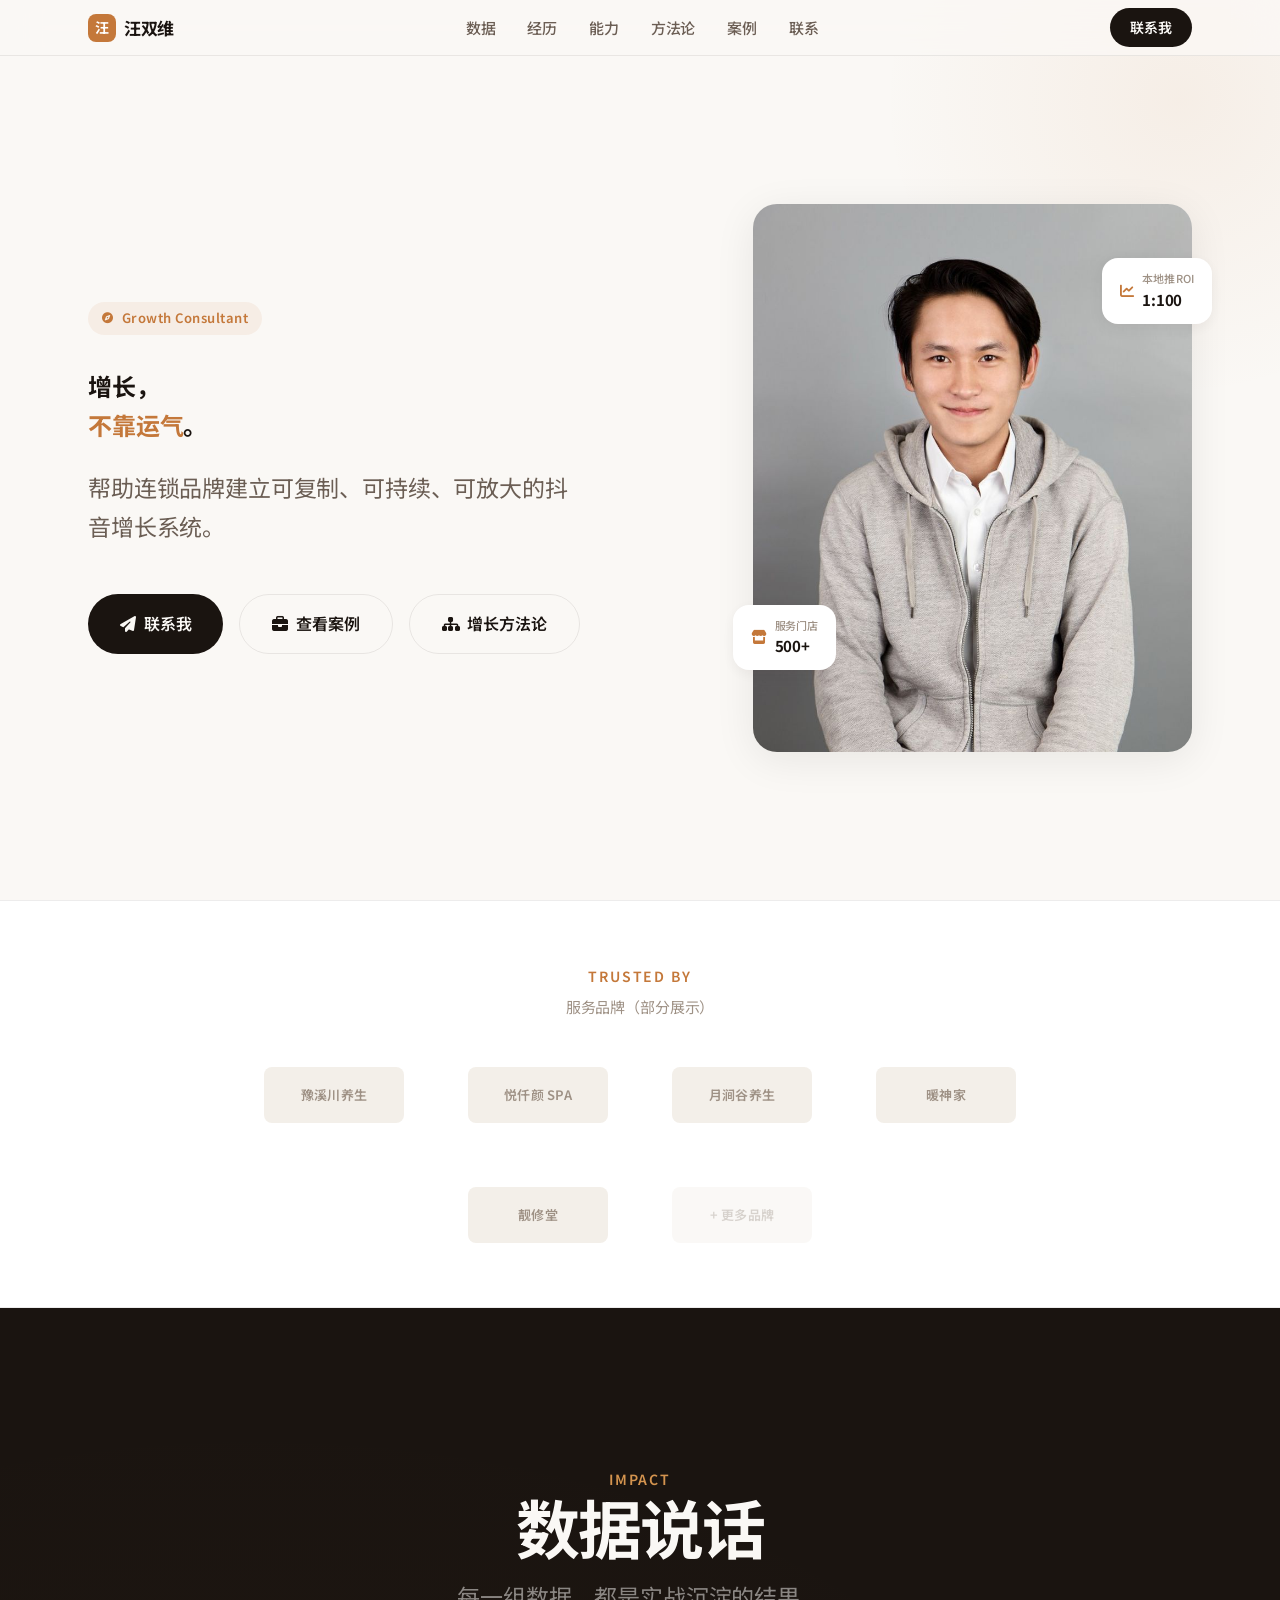
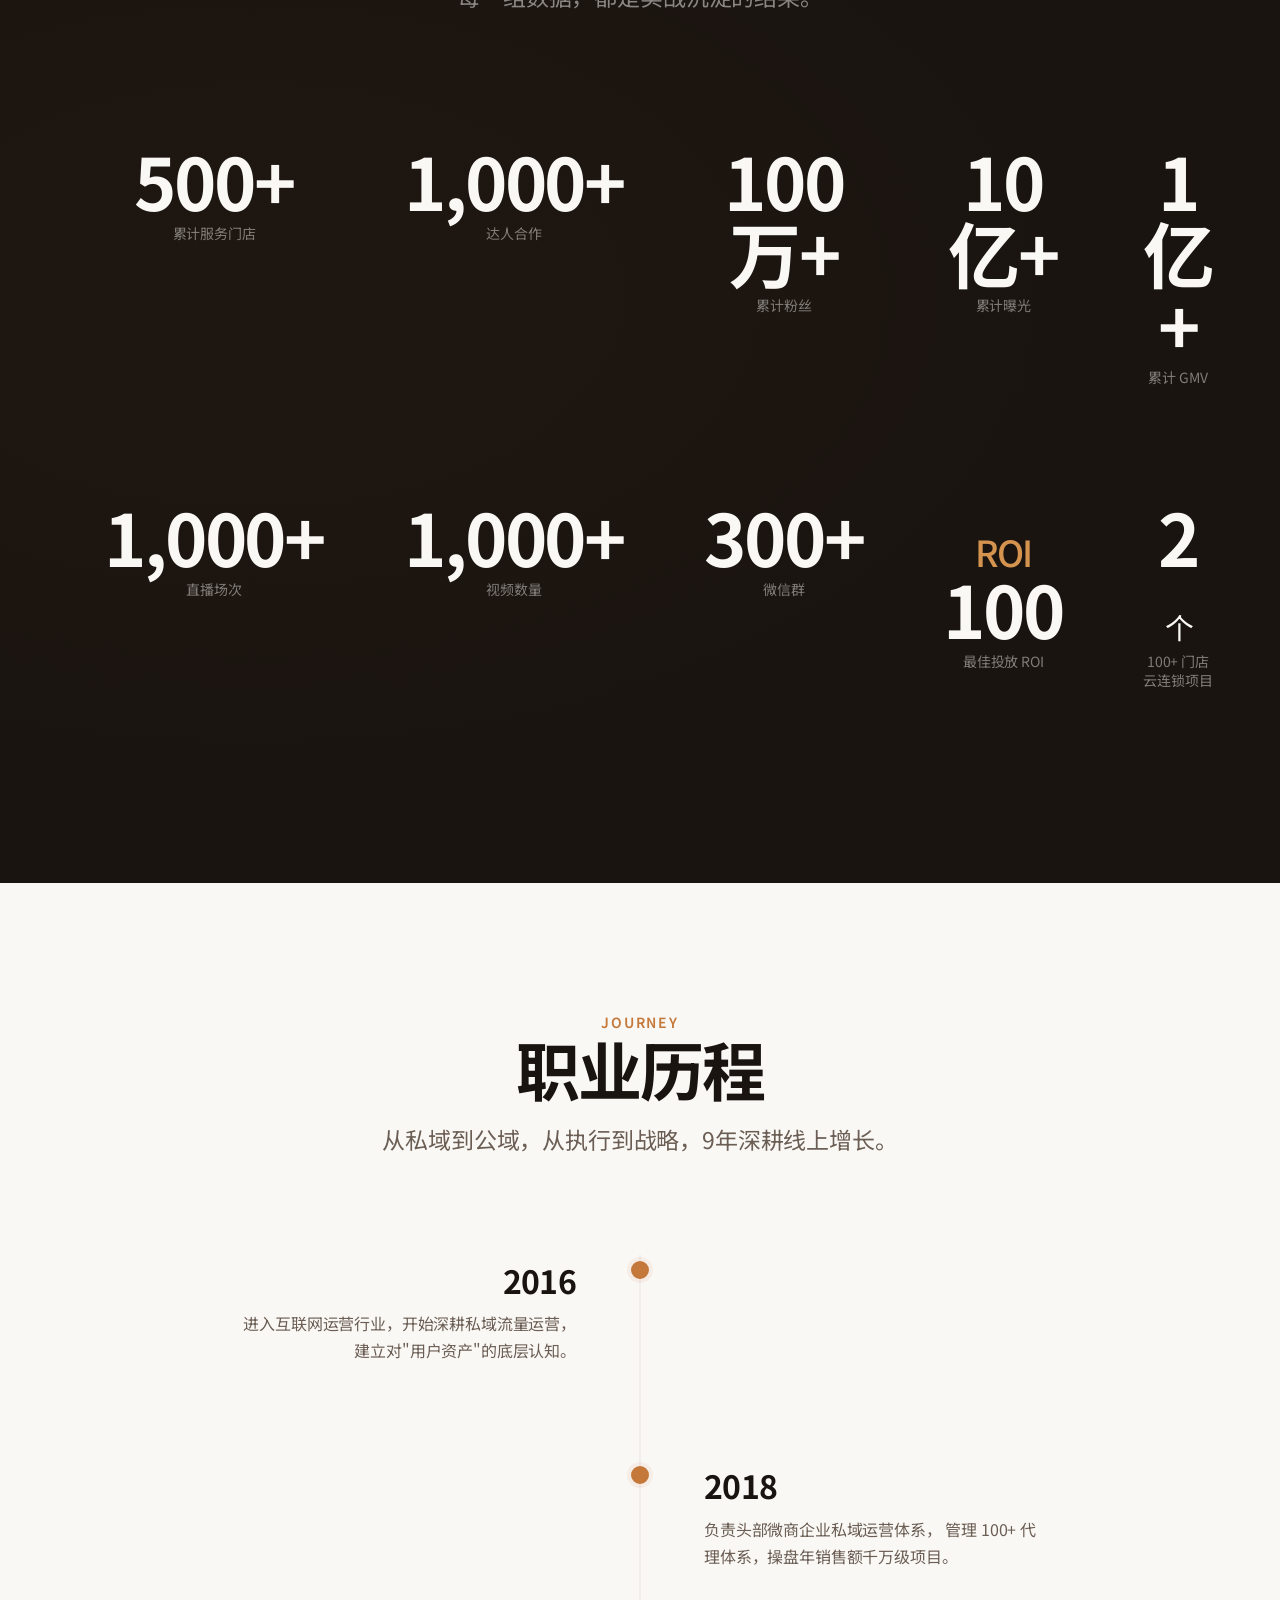
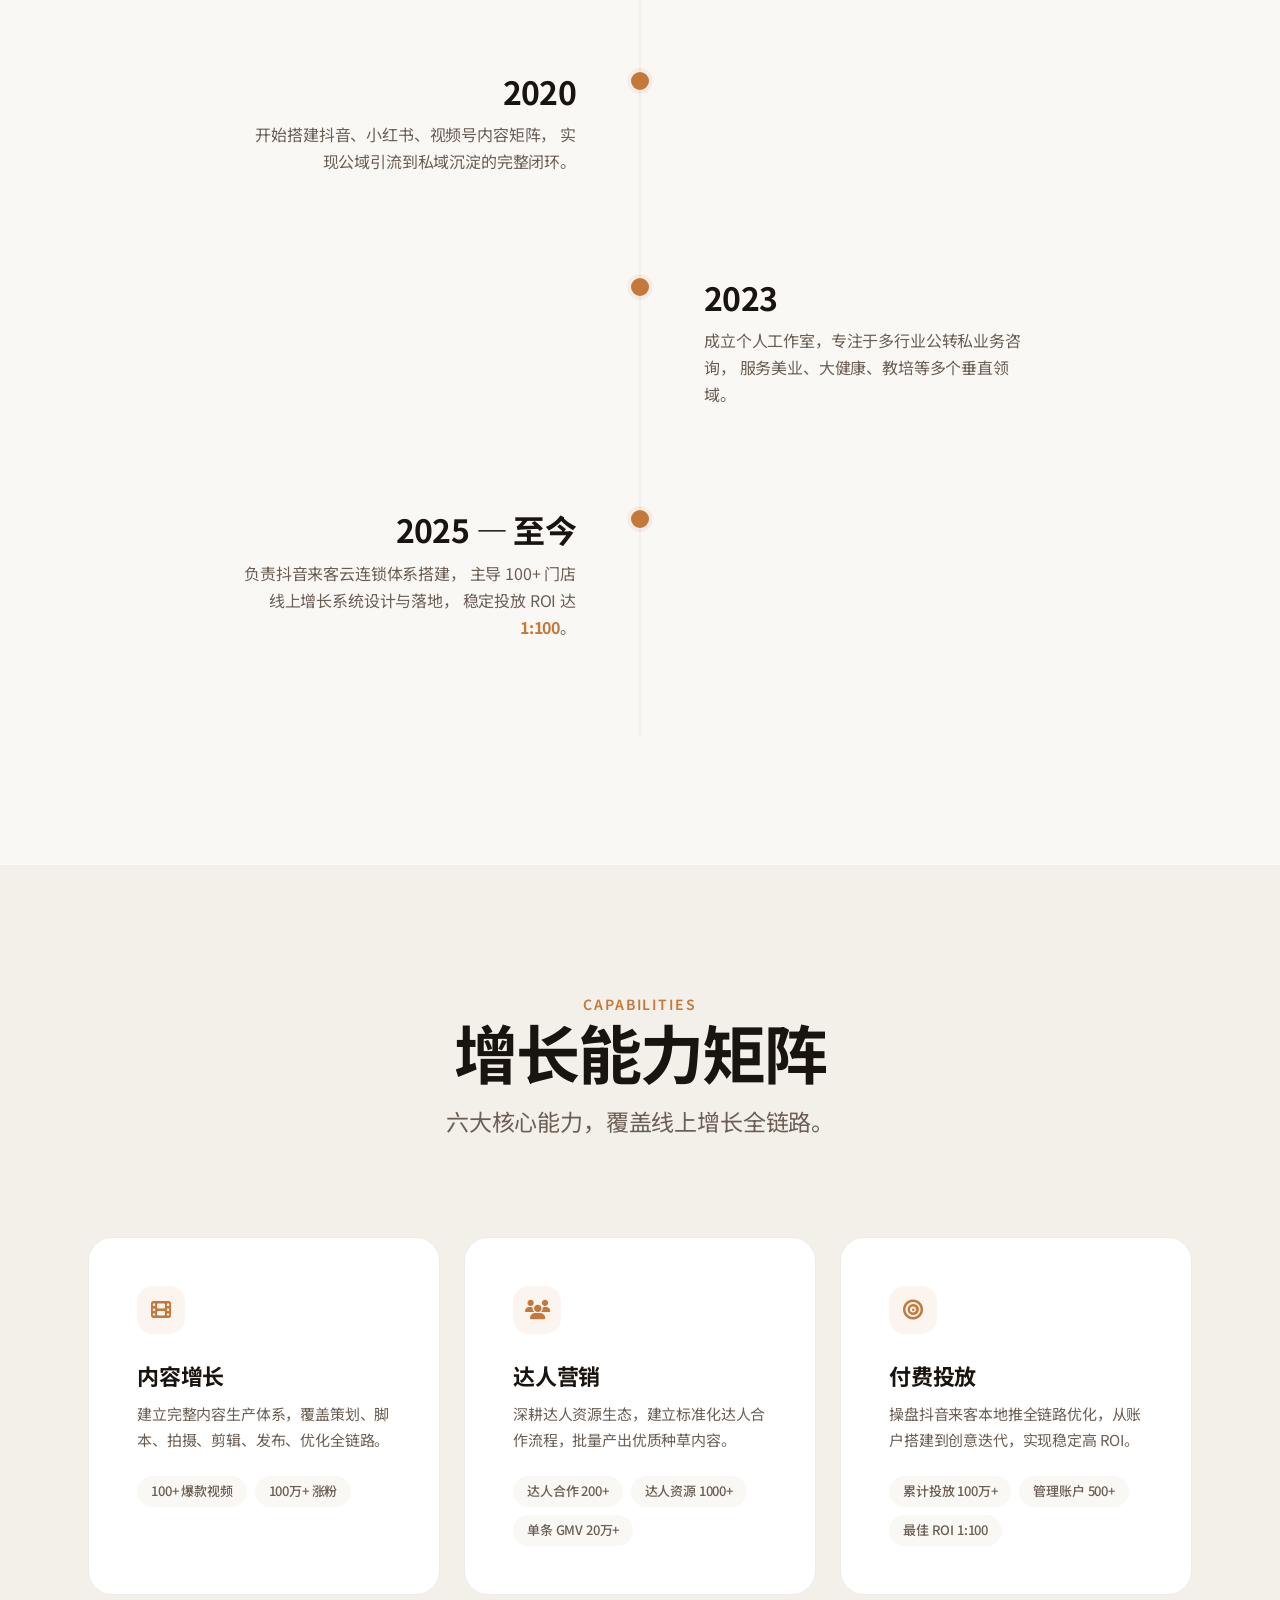
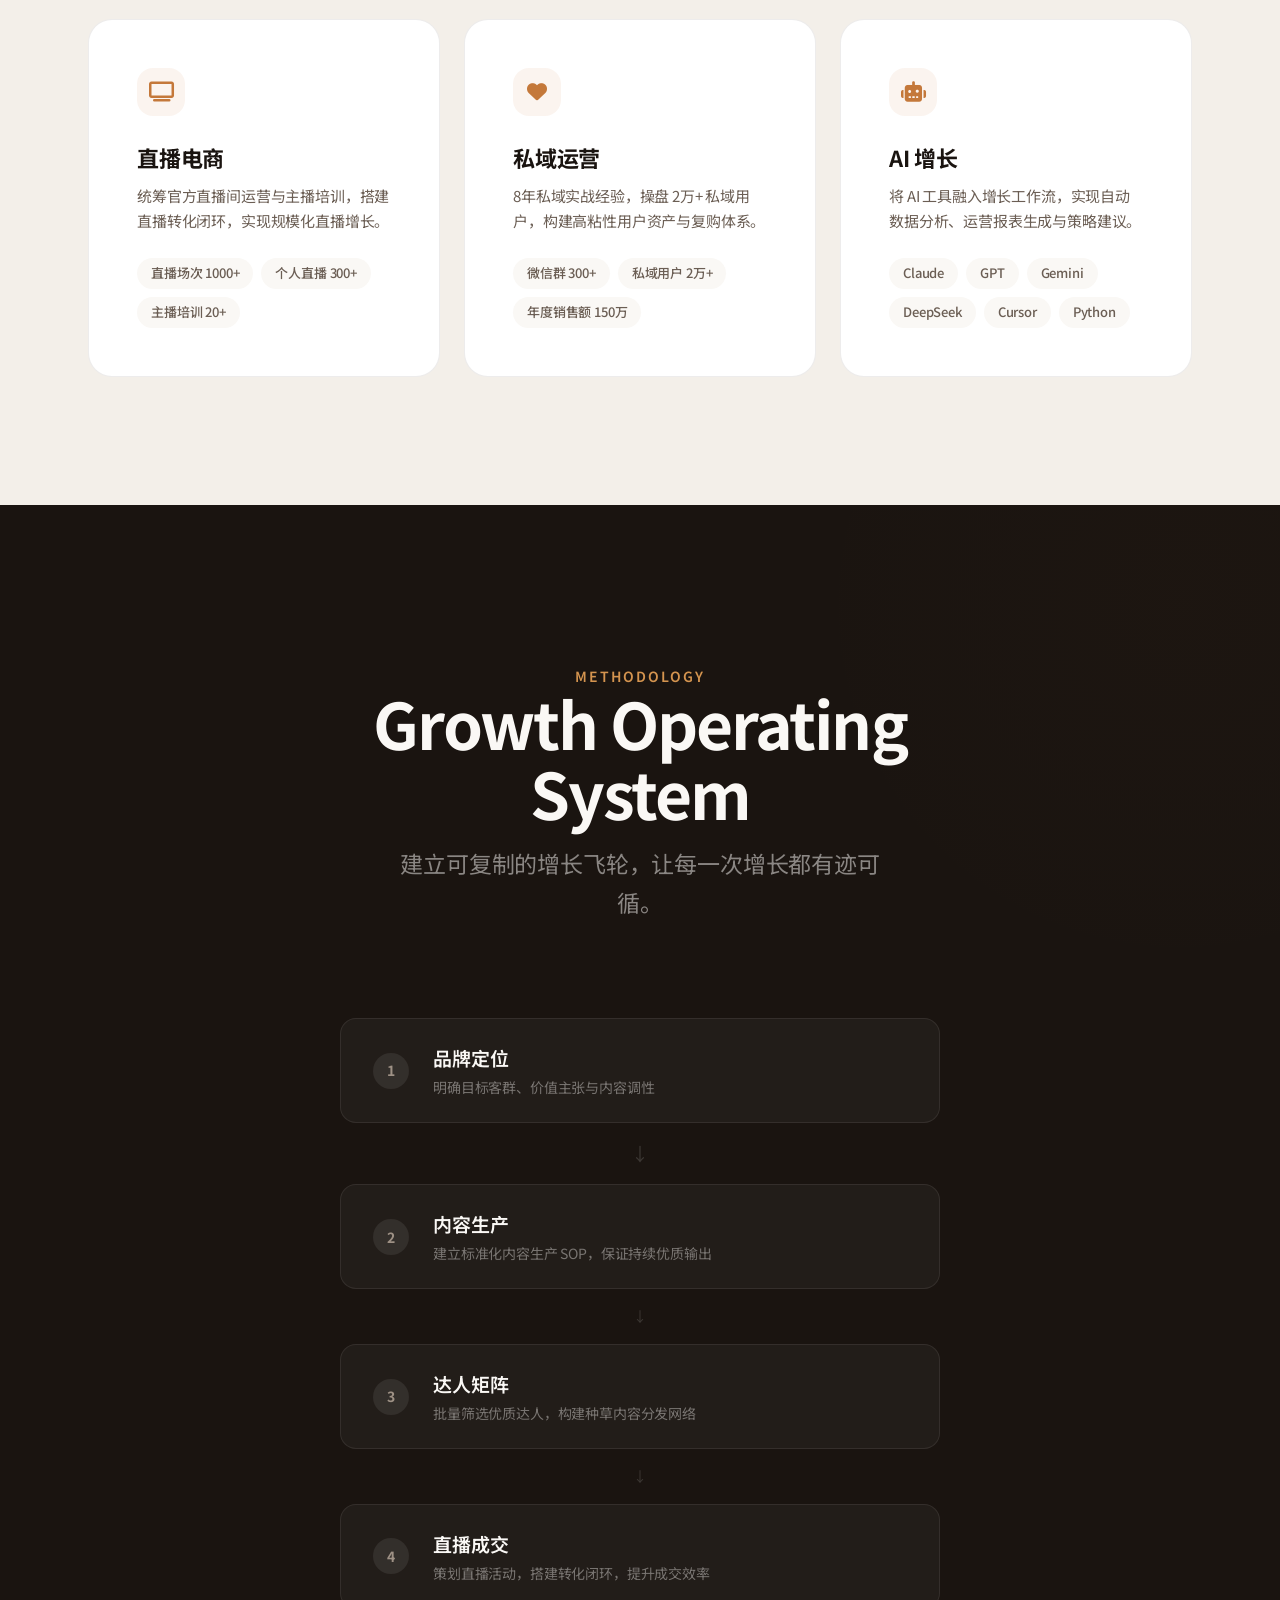
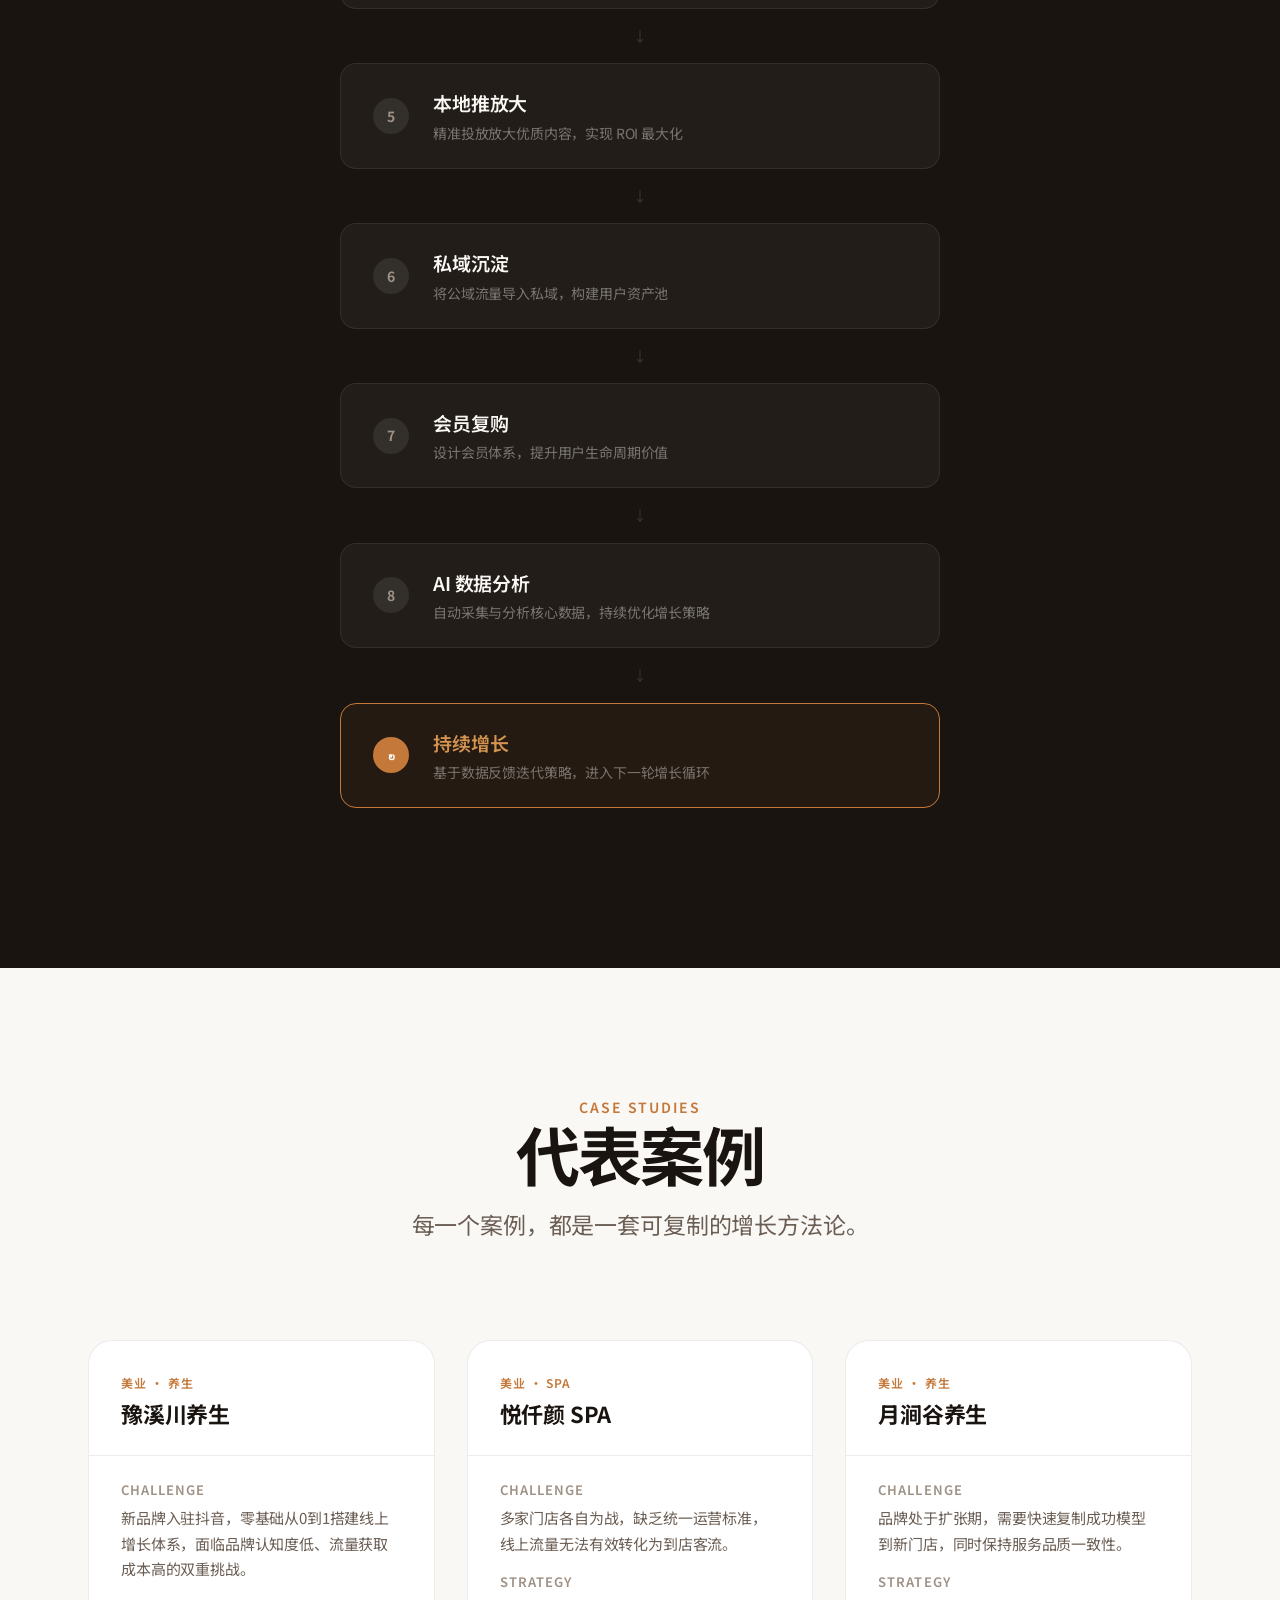
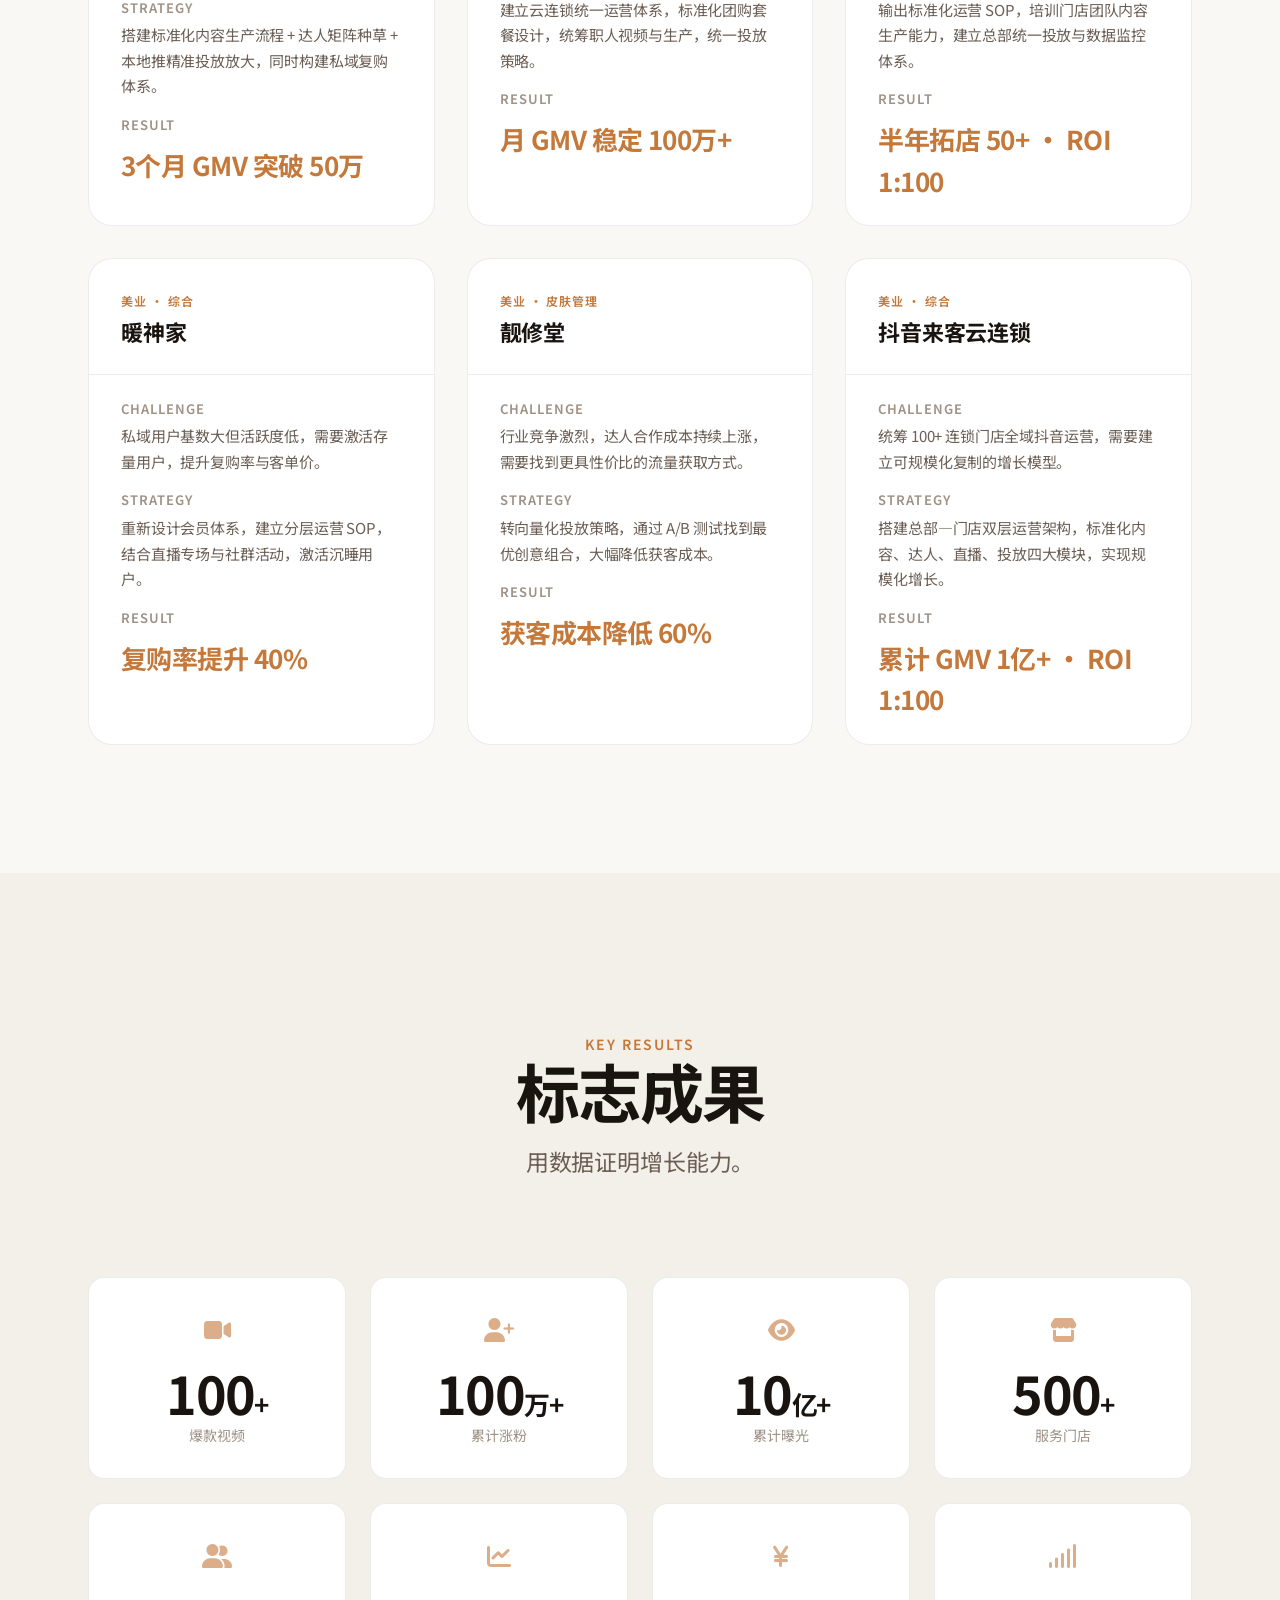
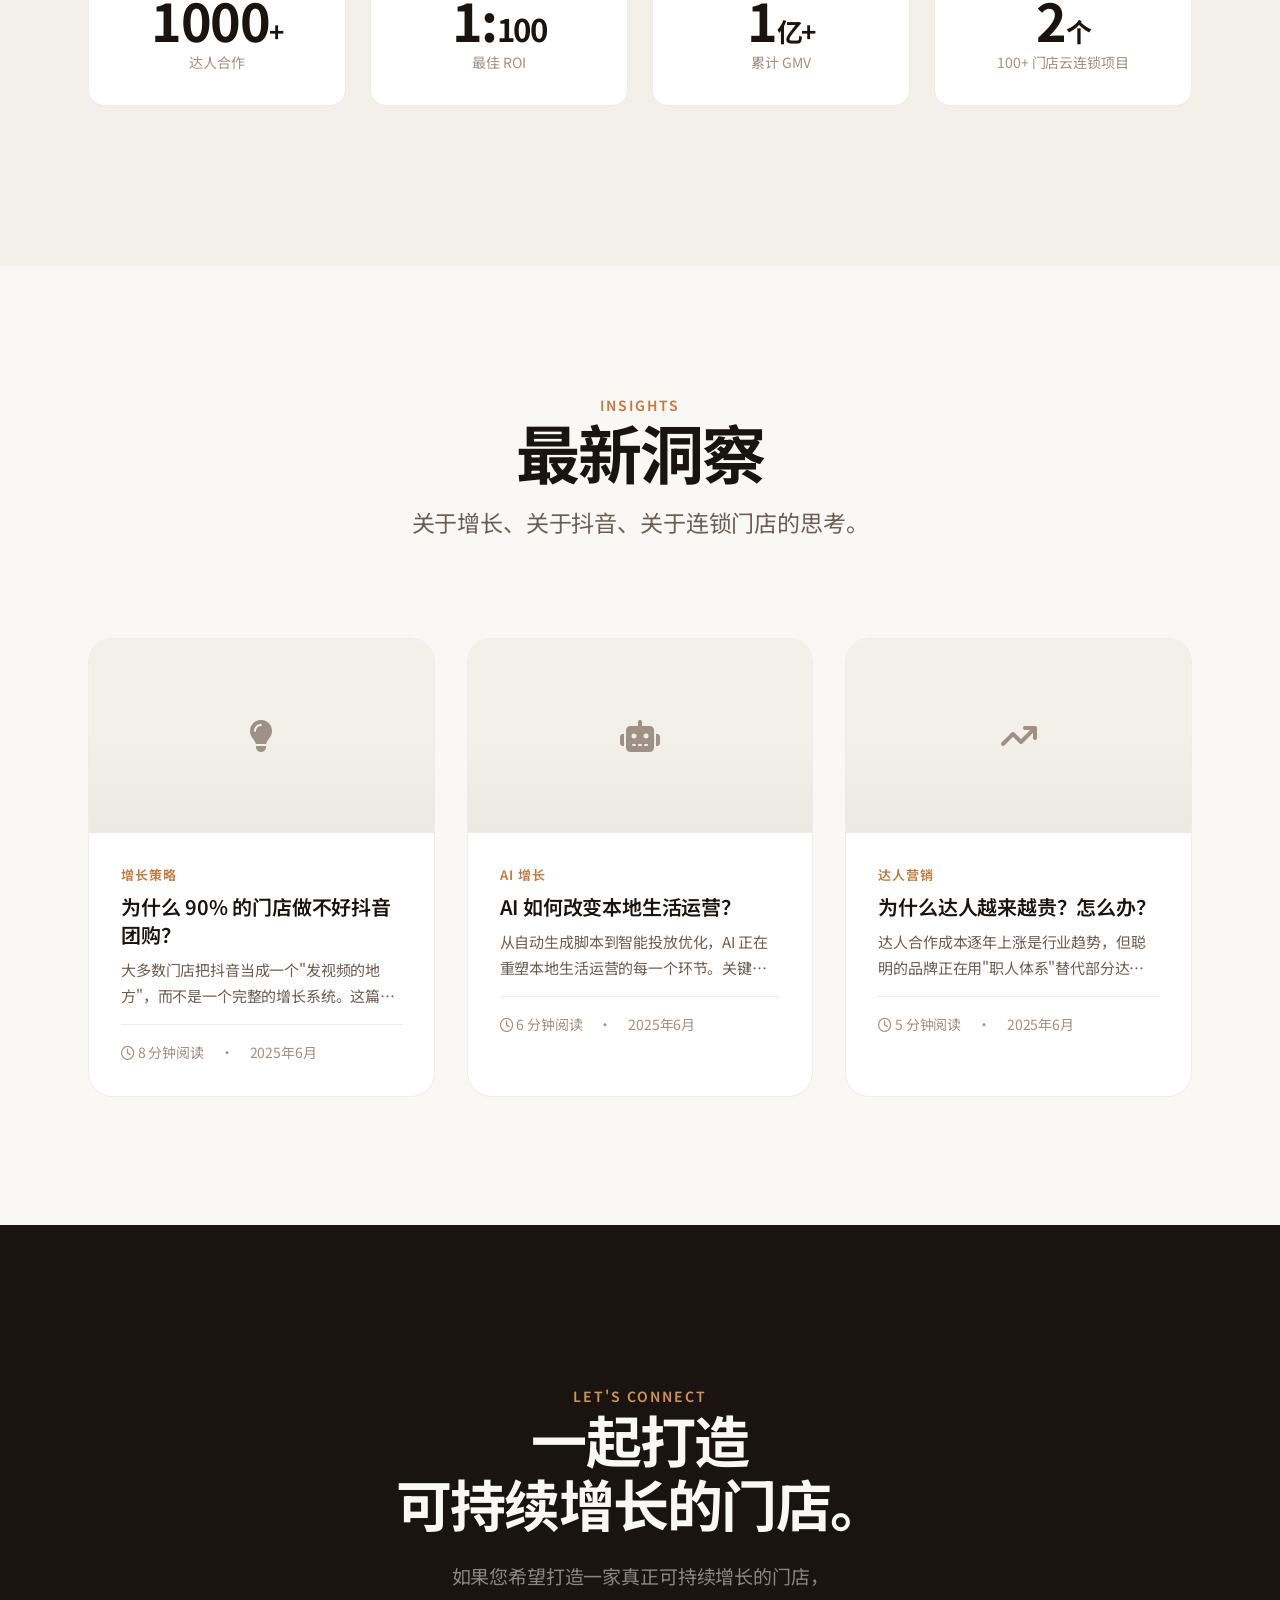
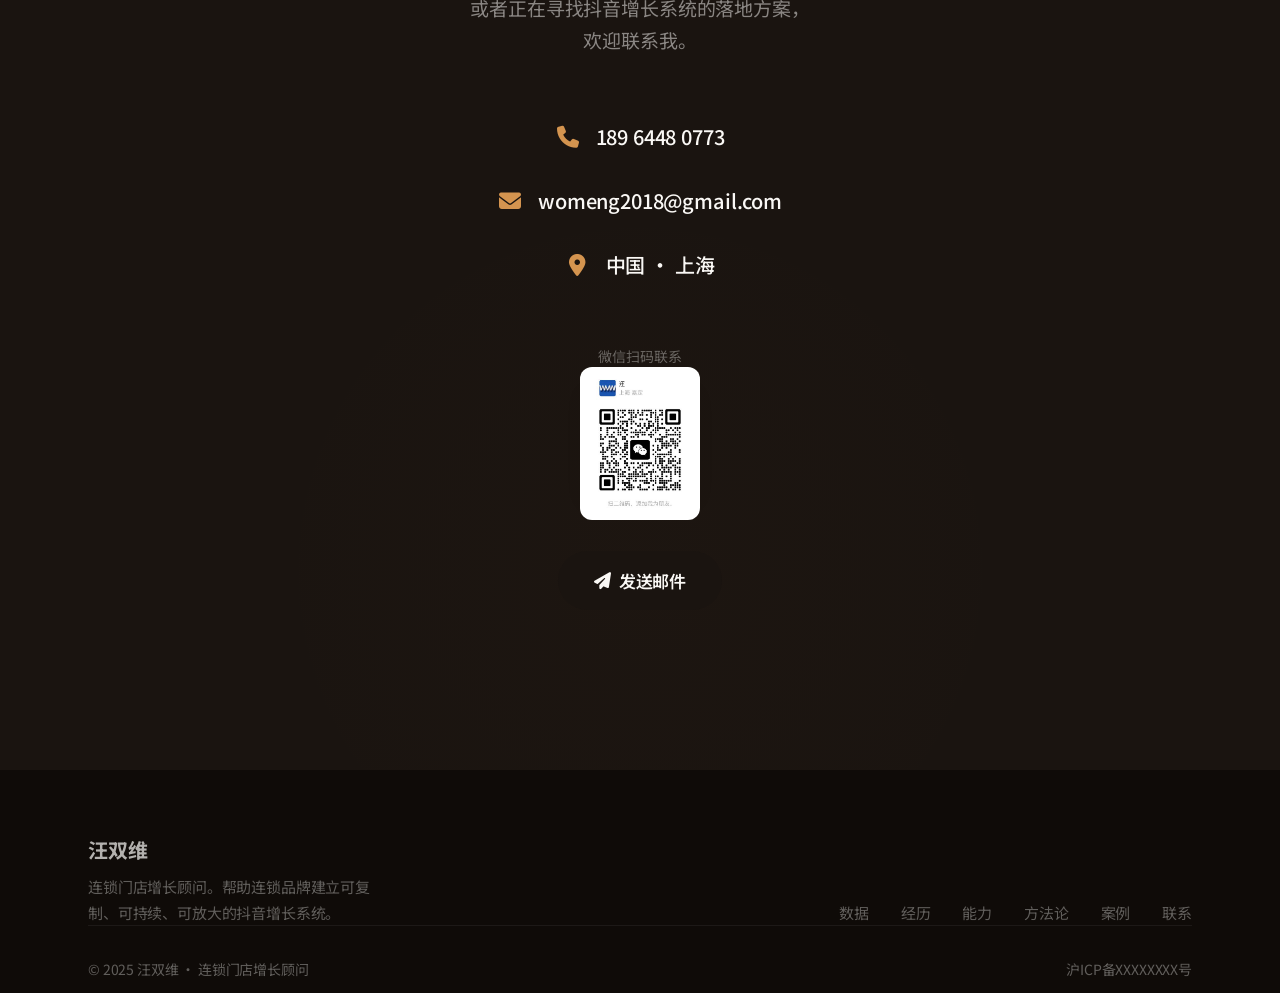
==== commit 4b09dac8: "⚡ 性能优化: 图片压缩51%+CSS/JS压缩+lazy加载+资源预加载" ====
--- a/index.html
+++ b/index.html
@@ -71,12 +71,13 @@
   <!-- Font Awesome -->
   <link rel="stylesheet" href="https://cdnjs.cloudflare.com/ajax/libs/font-awesome/6.5.1/css/all.min.css">
 
-  <!-- Stylesheet -->
-  <link rel="stylesheet" href="style.css">
+  <!-- Stylesheet (minified) -->
+  <link rel="stylesheet" href="style.min.css">
 
   <!-- Preload critical assets -->
-  <link rel="preload" href="style.css" as="style">
-  <link rel="preload" href="main.js" as="script">
+  <link rel="preload" href="style.min.css" as="style">
+  <link rel="preload" href="assets/profile-photo.jpg" as="image">
+  <link rel="preload" href="main.min.js" as="script">
 
 </head>
 <body>
@@ -911,7 +912,7 @@
           微信扫码联系
         </p>
         <div class="contact-qr">
-          <img src="assets/wechat-qr.jpg" alt="微信二维码" style="width:100%; height:auto; border-radius:12px;">
+          <img src="assets/wechat-qr.jpg" alt="微信二维码" loading="lazy" style="width:100%; height:auto; border-radius:12px;">
           </div>
         </div>
       </div>
@@ -957,7 +958,7 @@
 <!-- ============================================================
      SCRIPTS
      ============================================================ -->
-<script src="main.js"></script>
+<script src="main.min.js"></script>
 
 </body>
 </html>
--- a/style.min.css
+++ b/style.min.css
@@ -0,0 +1 @@
+:root{--color-bg:#FAF8F5;--color-bg-alt:#F3EFE9;--color-bg-dark:#1A1410;--color-surface:#FFFFFF;--color-border:rgba(26,20,16,0.08);--color-border-hover:rgba(26,20,16,0.15);--color-text:#1A1410;--color-text-secondary:#6B5E54;--color-text-tertiary:#9E9185;--color-text-inverse:#FAF8F5;--color-accent:#C4783A;--color-accent-light:#D4944F;--color-accent-muted:rgba(196,120,58,0.08);--color-accent-glow:rgba(196,120,58,0.15);--color-success:#2D8A4E;--color-error:#C0392B;--font-sans:-apple-system,BlinkMacSystemFont,'SF Pro Display','SF Pro Text','Noto Sans SC','Helvetica Neue',Arial,sans-serif;--font-mono:'SF Mono','Fira Code','Noto Sans SC',monospace;--space-xs:4px;--space-sm:8px;--space-md:16px;--space-lg:24px;--space-xl:32px;--space-2xl:48px;--space-3xl:64px;--space-4xl:96px;--space-5xl:128px;--space-6xl:160px;--max-width:1200px;--nav-height:56px;--radius-sm:8px;--radius-md:16px;--radius-lg:24px;--radius-xl:32px;--radius-full:9999px;--shadow-sm:0 1px 3px rgba(26,20,16,0.04);--shadow-md:0 4px 16px rgba(26,20,16,0.06);--shadow-lg:0 8px 40px rgba(26,20,16,0.08);--shadow-xl:0 16px 64px rgba(26,20,16,0.10);--ease-out:cubic-bezier(0.25,0.46,0.45,0.94);--ease-out-back:cubic-bezier(0.34,1.56,0.64,1);--duration-fast:0.2s;--duration-normal:0.35s;--duration-slow:0.6s;}*,*::before,*::after{margin:0;padding:0;box-sizing:border-box;}html{font-size:16px;scroll-behavior:smooth;-webkit-font-smoothing:antialiased;-moz-osx-font-smoothing:grayscale;-webkit-text-size-adjust:100%;}body{font-family:var(--font-sans);color:var(--color-text);background:var(--color-bg);line-height:1.6;overflow-x:hidden;font-weight:400;letter-spacing:-0.01em;}img{max-width:100%;height:auto;display:block;}a{color:inherit;text-decoration:none;}ul,ol{list-style:none;}button{border:none;background:none;cursor:pointer;font-family:inherit;font-size:inherit;color:inherit;}.t-display{font-size:clamp(56px,8vw,96px);font-weight:700;letter-spacing:-0.04em;line-height:1.05;}.t-h1{font-size:clamp(42px,6vw,64px);font-weight:700;letter-spacing:-0.03em;line-height:1.1;}.t-h2{font-size:clamp(32px,5vw,48px);font-weight:600;letter-spacing:-0.02em;line-height:1.2;}.t-h3{font-size:clamp(24px,4vw,32px);font-weight:600;letter-spacing:-0.02em;line-height:1.3;}.t-body-lg{font-size:clamp(19px,2.5vw,23px);font-weight:400;line-height:1.7;color:var(--color-text-secondary);}.t-body{font-size:17px;font-weight:400;line-height:1.7;color:var(--color-text-secondary);}.t-caption{font-size:15px;font-weight:400;line-height:1.6;color:var(--color-text-tertiary);}.t-eyebrow{font-size:14px;font-weight:600;letter-spacing:0.14em;text-transform:uppercase;color:var(--color-accent);}.t-number{font-size:clamp(56px,8vw,88px);font-weight:700;letter-spacing:-0.04em;line-height:1;font-variant-numeric:tabular-nums;}.container{max-width:var(--max-width);margin:0 auto;padding:0 24px;}@media (min-width:768px){.container{padding:0 48px;}}.section{padding:var(--space-5xl) 0;position:relative;}.section-header{max-width:640px;margin-bottom:var(--space-4xl);}.section-header.center{text-align:center;margin-left:auto;margin-right:auto;}.nav{position:fixed;top:0;left:0;right:0;z-index:1000;height:var(--nav-height);background:rgba(250,248,245,0.8);backdrop-filter:saturate(180%) blur(20px);-webkit-backdrop-filter:saturate(180%) blur(20px);border-bottom:1px solid var(--color-border);transition:background var(--duration-normal) var(--ease-out),box-shadow var(--duration-normal) var(--ease-out);}.nav.scrolled{background:rgba(250,248,245,0.95);box-shadow:var(--shadow-sm);}.nav-inner{max-width:var(--max-width);margin:0 auto;padding:0 24px;height:100%;display:flex;align-items:center;justify-content:space-between;}@media (min-width:768px){.nav-inner{padding:0 48px;}}.nav-logo{font-size:17px;font-weight:700;letter-spacing:-0.02em;color:var(--color-text);display:flex;align-items:center;gap:var(--space-sm);}.nav-logo-mark{width:28px;height:28px;background:var(--color-accent);border-radius:var(--radius-sm);display:flex;align-items:center;justify-content:center;color:white;font-size:14px;font-weight:700;}.nav-links{display:none;gap:var(--space-xl);align-items:center;}@media (min-width:768px){.nav-links{display:flex;}}.nav-links a{font-size:15px;font-weight:500;color:var(--color-text-secondary);transition:color var(--duration-fast) var(--ease-out);position:relative;}.nav-links a::after{content:'';position:absolute;bottom:-4px;left:0;right:0;height:1px;background:var(--color-accent);transform:scaleX(0);transform-origin:center;transition:transform var(--duration-normal) var(--ease-out);}.nav-links a:hover{color:var(--color-text);}.nav-links a:hover::after{transform:scaleX(1);}.nav-cta{display:none;font-size:14px;font-weight:600;padding:8px 20px;background:var(--color-text);color:var(--color-text-inverse);border-radius:var(--radius-full);transition:all var(--duration-fast) var(--ease-out);}@media (min-width:768px){.nav-cta{display:inline-flex;}}.nav-cta:hover{background:var(--color-accent);transform:scale(1.02);}.nav-mobile-toggle{display:flex;flex-direction:column;gap:5px;padding:4px;}@media (min-width:768px){.nav-mobile-toggle{display:none;}}.nav-mobile-toggle span{display:block;width:20px;height:1.5px;background:var(--color-text);transition:all var(--duration-fast) var(--ease-out);}.hero{min-height:100vh;display:flex;align-items:center;padding-top:calc(var(--nav-height) + var(--space-4xl));padding-bottom:var(--space-4xl);position:relative;overflow:hidden;}.hero::before{content:'';position:absolute;top:-200px;right:-200px;width:600px;height:600px;background:radial-gradient(circle,var(--color-accent-muted) 0%,transparent 70%);border-radius:50%;pointer-events:none;}.hero-grid{display:grid;grid-template-columns:1fr;gap:var(--space-3xl);align-items:center;}@media (min-width:1024px){.hero-grid{grid-template-columns:1.1fr 0.9fr;gap:var(--space-5xl);}}.hero-content{max-width:580px;}.hero-eyebrow{display:inline-flex;align-items:center;gap:var(--space-sm);padding:6px 14px;background:var(--color-accent-muted);border-radius:var(--radius-full);font-size:13px;font-weight:600;color:var(--color-accent);letter-spacing:0.04em;margin-bottom:var(--space-xl);animation:fadeInUp 0.8s var(--ease-out) 0.2s both;}.hero-title{margin-bottom:var(--space-lg);animation:fadeInUp 0.8s var(--ease-out) 0.35s both;}.hero-title em{font-style:normal;color:var(--color-accent);}.hero-subtitle{font-size:clamp(19px,2.5vw,23px);font-weight:400;color:var(--color-text-secondary);line-height:1.7;margin-bottom:var(--space-2xl);max-width:480px;animation:fadeInUp 0.8s var(--ease-out) 0.5s both;}.hero-actions{display:flex;gap:var(--space-md);flex-wrap:wrap;animation:fadeInUp 0.8s var(--ease-out) 0.65s both;}.btn{display:inline-flex;align-items:center;gap:var(--space-sm);padding:16px 32px;border-radius:var(--radius-full);font-size:16px;font-weight:600;transition:all var(--duration-fast) var(--ease-out);cursor:pointer;white-space:nowrap;position:relative;overflow:hidden;}.btn::before{content:'';position:absolute;inset:0;background:linear-gradient(180deg,rgba(255,255,255,0.1) 0%,transparent 100%);opacity:0;transition:opacity var(--duration-fast) var(--ease-out);}.btn:hover::before{opacity:1;}.btn-primary{background:var(--color-text);color:var(--color-text-inverse);}.btn-primary:hover{background:var(--color-accent);transform:scale(1.02);box-shadow:0 4px 20px var(--color-accent-glow);}.btn-secondary{background:transparent;color:var(--color-text);border:1.5px solid var(--color-border);}.btn-secondary:hover{border-color:var(--color-accent);color:var(--color-accent);transform:scale(1.02);}.hero-visual{position:relative;animation:fadeInUp 1s var(--ease-out) 0.8s both;}.hero-photo-frame{width:100%;aspect-ratio:4/5;background:var(--color-bg-alt);border-radius:var(--radius-lg);overflow:hidden;position:relative;box-shadow:var(--shadow-lg);}.hero-photo-placeholder{width:100%;height:100%;display:flex;flex-direction:column;align-items:center;justify-content:center;background:linear-gradient(135deg,var(--color-bg-alt) 0%,var(--color-accent-muted) 100%);color:var(--color-text-tertiary);font-size:14px;gap:var(--space-md);}.hero-photo-placeholder i{font-size:48px;opacity:0.3;}.hero-photo-img{width:100%;height:100%;object-fit:cover;object-position:center top;}.hero-badge{position:absolute;background:var(--color-surface);border-radius:var(--radius-md);padding:12px 18px;box-shadow:var(--shadow-md);display:flex;align-items:center;gap:var(--space-sm);font-size:13px;font-weight:500;animation:float 6s ease-in-out infinite;}.hero-badge-1{top:10%;right:-20px;animation-delay:0s;}.hero-badge-2{bottom:15%;left:-20px;animation-delay:1.5s;}@media (max-width:1024px){.hero-badge{display:none;}}@keyframes float{0%,100%{transform:translateY(0);}50%{transform:translateY(-8px);}}.logo-wall{padding:var(--space-3xl) 0;border-top:1px solid var(--color-border);border-bottom:1px solid var(--color-border);background:var(--color-surface);}.logo-wall-header{text-align:center;margin-bottom:var(--space-2xl);}.logo-wall-header .t-eyebrow{margin-bottom:var(--space-sm);}.logo-wall-header .t-caption{max-width:400px;margin:0 auto;}.logo-grid{display:flex;flex-wrap:wrap;justify-content:center;align-items:center;gap:var(--space-xl);max-width:900px;margin:0 auto;}@media (min-width:768px){.logo-grid{gap:var(--space-3xl);}}.logo-item{width:100px;height:48px;display:flex;align-items:center;justify-content:center;border-radius:var(--radius-sm);background:var(--color-bg-alt);color:var(--color-text-tertiary);font-size:12px;font-weight:600;letter-spacing:0.02em;transition:all var(--duration-normal) var(--ease-out);cursor:default;position:relative;overflow:hidden;}@media (min-width:768px){.logo-item{width:140px;height:56px;font-size:13px;}}.logo-item:hover{background:var(--color-accent);color:white;transform:scale(1.05);box-shadow:var(--shadow-md);}.logo-item span{position:relative;z-index:1;}.impact{background:var(--color-bg-dark);color:var(--color-text-inverse);padding:var(--space-6xl) 0;position:relative;overflow:hidden;}.impact::before{content:'';position:absolute;top:0;left:0;right:0;bottom:0;background:radial-gradient(ellipse at 20% 50%,var(--color-accent-muted) 0%,transparent 60%);opacity:0.3;pointer-events:none;}.impact .section-header{position:relative;z-index:1;}.impact .t-eyebrow{color:var(--color-accent-light);}.impact-grid{display:grid;grid-template-columns:repeat(2,1fr);gap:var(--space-xl);position:relative;z-index:1;}@media (min-width:768px){.impact-grid{grid-template-columns:repeat(3,1fr);gap:var(--space-2xl);}}@media (min-width:1024px){.impact-grid{grid-template-columns:repeat(5,1fr);}}.impact-item{text-align:center;padding:var(--space-xl) var(--space-md);border-radius:var(--radius-md);transition:background var(--duration-fast) var(--ease-out);}.impact-item:hover{background:rgba(255,255,255,0.03);}.impact-number{font-size:clamp(48px,6vw,72px);font-weight:700;letter-spacing:-0.03em;line-height:1;color:var(--color-text-inverse);margin-bottom:var(--space-sm);font-variant-numeric:tabular-nums;}.impact-number .counter{display:inline-block;}.impact-number .suffix{font-size:0.5em;font-weight:500;color:var(--color-accent-light);}.impact-label{font-size:14px;font-weight:400;color:rgba(250,248,245,0.45);line-height:1.4;}.timeline-section{background:var(--color-bg);position:relative;}.timeline{position:relative;max-width:800px;margin:0 auto;}.timeline::before{content:'';position:absolute;left:20px;top:0;bottom:0;width:1px;background:var(--color-border);}@media (min-width:768px){.timeline::before{left:50%;transform:translateX(-50%);}}.timeline-item{position:relative;padding-left:56px;padding-bottom:var(--space-3xl);opacity:0;transform:translateY(24px);transition:all var(--duration-slow) var(--ease-out);}.timeline-item.visible{opacity:1;transform:translateY(0);}@media (min-width:768px){.timeline-item{padding-left:0;width:50%;padding-bottom:var(--space-4xl);}.timeline-item:nth-child(odd){padding-right:var(--space-3xl);text-align:right;}.timeline-item:nth-child(even){padding-left:var(--space-3xl);margin-left:50%;}}.timeline-dot{position:absolute;left:12px;top:6px;width:18px;height:18px;border-radius:50%;background:var(--color-surface);border:2px solid var(--color-border);z-index:1;transition:all var(--duration-normal) var(--ease-out);}.timeline-item.visible .timeline-dot{border-color:var(--color-accent);background:var(--color-accent);box-shadow:0 0 0 4px var(--color-accent-muted);}@media (min-width:768px){.timeline-dot{left:auto;right:-9px;}.timeline-item:nth-child(odd) .timeline-dot{right:-9px;left:auto;}.timeline-item:nth-child(even) .timeline-dot{left:-9px;right:auto;}}.timeline-year{font-size:32px;font-weight:700;letter-spacing:-0.02em;color:var(--color-text);margin-bottom:var(--space-xs);}.timeline-text{font-size:16px;font-weight:400;color:var(--color-text-secondary);line-height:1.7;}.capabilities{background:var(--color-bg-alt);}.cap-grid{display:grid;grid-template-columns:1fr;gap:var(--space-lg);}@media (min-width:768px){.cap-grid{grid-template-columns:repeat(2,1fr);}}@media (min-width:1200px){.cap-grid{grid-template-columns:repeat(3,1fr);}}.cap-card{background:var(--color-surface);border-radius:var(--radius-lg);padding:var(--space-2xl);border:1px solid var(--color-border);transition:all var(--duration-normal) var(--ease-out);position:relative;overflow:hidden;cursor:default;}.cap-card::before{content:'';position:absolute;top:0;left:0;right:0;height:3px;background:var(--color-accent);transform:scaleX(0);transform-origin:left;transition:transform var(--duration-slow) var(--ease-out);}.cap-card:hover{border-color:var(--color-accent);box-shadow:var(--shadow-lg);transform:translateY(-4px);}.cap-card:hover::before{transform:scaleX(1);}.cap-icon{width:48px;height:48px;border-radius:var(--radius-md);background:var(--color-accent-muted);display:flex;align-items:center;justify-content:center;font-size:20px;color:var(--color-accent);margin-bottom:var(--space-lg);transition:all var(--duration-normal) var(--ease-out);}.cap-card:hover .cap-icon{background:var(--color-accent);color:white;transform:scale(1.05);}.cap-card h3{font-size:22px;font-weight:700;letter-spacing:-0.01em;margin-bottom:var(--space-sm);color:var(--color-text);}.cap-card .cap-desc{font-size:15px;font-weight:400;color:var(--color-text-secondary);line-height:1.7;margin-bottom:var(--space-lg);}.cap-stats{display:flex;flex-wrap:wrap;gap:var(--space-sm);}.cap-stat{font-size:13px;font-weight:500;padding:5px 14px;background:var(--color-bg);border-radius:var(--radius-full);color:var(--color-text-secondary);}.gos-section{background:var(--color-bg-dark);color:var(--color-text-inverse);padding:var(--space-6xl) 0;position:relative;overflow:hidden;}.gos-section::before{content:'';position:absolute;top:-300px;right:-300px;width:800px;height:800px;background:radial-gradient(circle,var(--color-accent-muted) 0%,transparent 70%);opacity:0.2;pointer-events:none;}.gos-section .t-eyebrow{color:var(--color-accent-light);}.gos-flow{display:flex;flex-direction:column;align-items:center;gap:var(--space-md);max-width:600px;margin:0 auto;position:relative;z-index:1;}.gos-step{width:100%;display:flex;align-items:center;gap:var(--space-lg);padding:var(--space-lg) var(--space-xl);background:rgba(255,255,255,0.04);border:1px solid rgba(255,255,255,0.08);border-radius:var(--radius-md);transition:all var(--duration-normal) var(--ease-out);opacity:0;transform:translateY(16px);}.gos-step.visible{opacity:1;transform:translateY(0);}.gos-step:hover{background:rgba(255,255,255,0.08);border-color:var(--color-accent);transform:scale(1.01) !important;}.gos-step-num{width:36px;height:36px;border-radius:50%;background:rgba(255,255,255,0.08);display:flex;align-items:center;justify-content:center;font-size:14px;font-weight:700;color:var(--color-text-tertiary);flex-shrink:0;transition:all var(--duration-normal) var(--ease-out);}.gos-step:hover .gos-step-num{background:var(--color-accent);color:white;}.gos-step-content{flex:1;}.gos-step-title{font-size:19px;font-weight:600;color:var(--color-text-inverse);margin-bottom:4px;}.gos-step-desc{font-size:14px;font-weight:400;color:rgba(250,248,245,0.4);line-height:1.5;}.gos-arrow{color:rgba(255,255,255,0.15);font-size:14px;align-self:center;}.projects-section{background:var(--color-bg);}.project-grid{display:grid;grid-template-columns:1fr;gap:var(--space-xl);}@media (min-width:768px){.project-grid{grid-template-columns:repeat(2,1fr);}}@media (min-width:1200px){.project-grid{grid-template-columns:repeat(3,1fr);}}.project-card{background:var(--color-surface);border-radius:var(--radius-lg);overflow:hidden;border:1px solid var(--color-border);transition:all var(--duration-normal) var(--ease-out);cursor:default;}.project-card:hover{box-shadow:var(--shadow-xl);transform:translateY(-4px);border-color:transparent;}.project-card-header{padding:var(--space-xl) var(--space-xl) var(--space-lg);border-bottom:1px solid var(--color-border);}.project-card-category{font-size:12px;font-weight:600;letter-spacing:0.08em;text-transform:uppercase;color:var(--color-accent);margin-bottom:var(--space-xs);}.project-card-title{font-size:22px;font-weight:700;letter-spacing:-0.01em;color:var(--color-text);}.project-card-body{padding:var(--space-lg) var(--space-xl);}.project-card-label{font-size:13px;font-weight:600;letter-spacing:0.08em;text-transform:uppercase;color:var(--color-text-tertiary);margin-bottom:var(--space-xs);}.project-card-text{font-size:15px;font-weight:400;color:var(--color-text-secondary);line-height:1.7;margin-bottom:var(--space-md);}.project-card-result{font-size:26px;font-weight:700;letter-spacing:-0.02em;color:var(--color-accent);margin-top:var(--space-sm);}.key-results{background:var(--color-bg-alt);padding:var(--space-6xl) 0;}.kr-grid{display:grid;grid-template-columns:repeat(2,1fr);gap:var(--space-lg);}@media (min-width:768px){.kr-grid{grid-template-columns:repeat(4,1fr);}}.kr-card{background:var(--color-surface);border-radius:var(--radius-md);padding:var(--space-xl);text-align:center;border:1px solid var(--color-border);transition:all var(--duration-normal) var(--ease-out);opacity:0;transform:translateY(16px);}.kr-card.visible{opacity:1;transform:translateY(0);}.kr-card:hover{border-color:var(--color-accent);box-shadow:var(--shadow-md);}.kr-icon{font-size:24px;color:var(--color-accent);opacity:0.6;margin-bottom:var(--space-md);}.kr-number{font-size:clamp(36px,5vw,52px);font-weight:700;letter-spacing:-0.03em;color:var(--color-text);line-height:1.1;margin-bottom:var(--space-xs);font-variant-numeric:tabular-nums;}.kr-label{font-size:14px;font-weight:400;color:var(--color-text-tertiary);line-height:1.5;}.insights-section{background:var(--color-bg);}.insights-grid{display:grid;grid-template-columns:1fr;gap:var(--space-xl);}@media (min-width:768px){.insights-grid{grid-template-columns:repeat(3,1fr);}}.insight-card{background:var(--color-surface);border-radius:var(--radius-lg);overflow:hidden;border:1px solid var(--color-border);transition:all var(--duration-normal) var(--ease-out);cursor:pointer;}.insight-card:hover{box-shadow:var(--shadow-lg);transform:translateY(-2px);border-color:var(--color-accent);}.insight-thumb{width:100%;aspect-ratio:16/9;background:var(--color-bg-alt);display:flex;align-items:center;justify-content:center;color:var(--color-text-tertiary);font-size:32px;position:relative;overflow:hidden;}.insight-thumb::after{content:'';position:absolute;inset:0;background:linear-gradient(180deg,transparent 50%,rgba(26,20,16,0.03) 100%);}.insight-body{padding:var(--space-xl);}.insight-tag{font-size:13px;font-weight:600;letter-spacing:0.08em;text-transform:uppercase;color:var(--color-accent);margin-bottom:var(--space-sm);}.insight-title{font-size:20px;font-weight:600;letter-spacing:-0.01em;color:var(--color-text);line-height:1.4;margin-bottom:var(--space-sm);}.insight-excerpt{font-size:15px;font-weight:400;color:var(--color-text-secondary);line-height:1.7;display:-webkit-box;-webkit-line-clamp:2;-webkit-box-orient:vertical;overflow:hidden;}.insight-meta{display:flex;align-items:center;gap:var(--space-md);margin-top:var(--space-md);padding-top:var(--space-md);border-top:1px solid var(--color-border);font-size:14px;color:var(--color-text-tertiary);}.contact-section{background:var(--color-bg-dark);color:var(--color-text-inverse);padding:var(--space-6xl) 0;text-align:center;position:relative;overflow:hidden;}.contact-section::before{content:'';position:absolute;bottom:-200px;left:50%;transform:translateX(-50%);width:800px;height:800px;background:radial-gradient(circle,var(--color-accent-muted) 0%,transparent 70%);opacity:0.2;pointer-events:none;}.contact-inner{max-width:600px;margin:0 auto;position:relative;z-index:1;}.contact-section .t-eyebrow{color:var(--color-accent-light);}.contact-headline{font-size:clamp(36px,6vw,56px);font-weight:700;letter-spacing:-0.03em;line-height:1.15;margin-bottom:var(--space-lg);}.contact-subtext{font-size:19px;font-weight:400;color:rgba(250,248,245,0.5);line-height:1.7;margin-bottom:var(--space-3xl);}.contact-details{display:flex;flex-direction:column;gap:var(--space-xl);align-items:center;margin-bottom:var(--space-3xl);}.contact-detail{display:flex;align-items:center;gap:var(--space-md);font-size:20px;font-weight:500;color:var(--color-text-inverse);}.contact-detail i{color:var(--color-accent-light);font-size:22px;width:24px;text-align:center;}.contact-qr{width:120px;height:120px;background:var(--color-surface);border-radius:var(--radius-md);margin:0 auto;display:flex;align-items:center;justify-content:center;color:var(--color-text-tertiary);font-size:12px;box-shadow:var(--shadow-md);}.footer{background:#0F0B08;color:rgba(250,248,245,0.35);padding:var(--space-3xl) 0 var(--space-xl);}.footer-inner{display:flex;flex-direction:column;gap:var(--space-2xl);}@media (min-width:768px){.footer-inner{flex-direction:row;justify-content:space-between;align-items:flex-end;}}.footer-brand{display:flex;flex-direction:column;gap:var(--space-sm);}.footer-name{font-size:20px;font-weight:700;color:rgba(250,248,245,0.7);}.footer-desc{font-size:15px;max-width:300px;line-height:1.7;}.footer-links{display:flex;gap:var(--space-xl);flex-wrap:wrap;}.footer-links a{font-size:15px;color:rgba(250,248,245,0.35);transition:color var(--duration-fast) var(--ease-out);}.footer-links a:hover{color:var(--color-accent-light);}.footer-bottom{padding-top:var(--space-xl);border-top:1px solid rgba(255,255,255,0.06);display:flex;flex-direction:column;gap:var(--space-sm);font-size:14px;}@media (min-width:768px){.footer-bottom{flex-direction:row;justify-content:space-between;align-items:center;}}@keyframes fadeInUp{from{opacity:0;transform:translateY(24px);}to{opacity:1;transform:translateY(0);}}@keyframes fadeIn{from{opacity:0;}to{opacity:1;}}.reveal{opacity:0;transform:translateY(20px);transition:opacity var(--duration-slow) var(--ease-out),transform var(--duration-slow) var(--ease-out);}.reveal.visible{opacity:1;transform:translateY(0);}@media (max-width:767px){:root{--space-5xl:80px;--space-6xl:100px;}.hero{min-height:auto;padding-top:calc(var(--nav-height) + var(--space-2xl));}.hero-visual{order:-1;}.hero-photo-frame{aspect-ratio:3/4;}.impact-grid{grid-template-columns:repeat(2,1fr);}.kr-grid{grid-template-columns:repeat(2,1fr);}}.glass{background:rgba(255,255,255,0.7);backdrop-filter:blur(20px);-webkit-backdrop-filter:blur(20px);border:1px solid rgba(255,255,255,0.2);}::-webkit-scrollbar{width:6px;}::-webkit-scrollbar-track{background:transparent;}::-webkit-scrollbar-thumb{background:var(--color-text-tertiary);border-radius:3px;}::-webkit-scrollbar-thumb:hover{background:var(--color-text-secondary);}::selection{background:var(--color-accent);color:white;}
--- a/style.min.css
+++ b/style.min.css
@@ -0,0 +1 @@
+:root{--color-bg:#FAF8F5;--color-bg-alt:#F3EFE9;--color-bg-dark:#1A1410;--color-surface:#FFFFFF;--color-border:rgba(26,20,16,0.08);--color-border-hover:rgba(26,20,16,0.15);--color-text:#1A1410;--color-text-secondary:#6B5E54;--color-text-tertiary:#9E9185;--color-text-inverse:#FAF8F5;--color-accent:#C4783A;--color-accent-light:#D4944F;--color-accent-muted:rgba(196,120,58,0.08);--color-accent-glow:rgba(196,120,58,0.15);--color-success:#2D8A4E;--color-error:#C0392B;--font-sans:-apple-system,BlinkMacSystemFont,'SF Pro Display','SF Pro Text','Noto Sans SC','Helvetica Neue',Arial,sans-serif;--font-mono:'SF Mono','Fira Code','Noto Sans SC',monospace;--space-xs:4px;--space-sm:8px;--space-md:16px;--space-lg:24px;--space-xl:32px;--space-2xl:48px;--space-3xl:64px;--space-4xl:96px;--space-5xl:128px;--space-6xl:160px;--max-width:1200px;--nav-height:56px;--radius-sm:8px;--radius-md:16px;--radius-lg:24px;--radius-xl:32px;--radius-full:9999px;--shadow-sm:0 1px 3px rgba(26,20,16,0.04);--shadow-md:0 4px 16px rgba(26,20,16,0.06);--shadow-lg:0 8px 40px rgba(26,20,16,0.08);--shadow-xl:0 16px 64px rgba(26,20,16,0.10);--ease-out:cubic-bezier(0.25,0.46,0.45,0.94);--ease-out-back:cubic-bezier(0.34,1.56,0.64,1);--duration-fast:0.2s;--duration-normal:0.35s;--duration-slow:0.6s;}*,*::before,*::after{margin:0;padding:0;box-sizing:border-box;}html{font-size:16px;scroll-behavior:smooth;-webkit-font-smoothing:antialiased;-moz-osx-font-smoothing:grayscale;-webkit-text-size-adjust:100%;}body{font-family:var(--font-sans);color:var(--color-text);background:var(--color-bg);line-height:1.6;overflow-x:hidden;font-weight:400;letter-spacing:-0.01em;}img{max-width:100%;height:auto;display:block;}a{color:inherit;text-decoration:none;}ul,ol{list-style:none;}button{border:none;background:none;cursor:pointer;font-family:inherit;font-size:inherit;color:inherit;}.t-display{font-size:clamp(56px,8vw,96px);font-weight:700;letter-spacing:-0.04em;line-height:1.05;}.t-h1{font-size:clamp(42px,6vw,64px);font-weight:700;letter-spacing:-0.03em;line-height:1.1;}.t-h2{font-size:clamp(32px,5vw,48px);font-weight:600;letter-spacing:-0.02em;line-height:1.2;}.t-h3{font-size:clamp(24px,4vw,32px);font-weight:600;letter-spacing:-0.02em;line-height:1.3;}.t-body-lg{font-size:clamp(19px,2.5vw,23px);font-weight:400;line-height:1.7;color:var(--color-text-secondary);}.t-body{font-size:17px;font-weight:400;line-height:1.7;color:var(--color-text-secondary);}.t-caption{font-size:15px;font-weight:400;line-height:1.6;color:var(--color-text-tertiary);}.t-eyebrow{font-size:14px;font-weight:600;letter-spacing:0.14em;text-transform:uppercase;color:var(--color-accent);}.t-number{font-size:clamp(56px,8vw,88px);font-weight:700;letter-spacing:-0.04em;line-height:1;font-variant-numeric:tabular-nums;}.container{max-width:var(--max-width);margin:0 auto;padding:0 24px;}@media (min-width:768px){.container{padding:0 48px;}}.section{padding:var(--space-5xl) 0;position:relative;}.section-header{max-width:640px;margin-bottom:var(--space-4xl);}.section-header.center{text-align:center;margin-left:auto;margin-right:auto;}.nav{position:fixed;top:0;left:0;right:0;z-index:1000;height:var(--nav-height);background:rgba(250,248,245,0.8);backdrop-filter:saturate(180%) blur(20px);-webkit-backdrop-filter:saturate(180%) blur(20px);border-bottom:1px solid var(--color-border);transition:background var(--duration-normal) var(--ease-out),box-shadow var(--duration-normal) var(--ease-out);}.nav.scrolled{background:rgba(250,248,245,0.95);box-shadow:var(--shadow-sm);}.nav-inner{max-width:var(--max-width);margin:0 auto;padding:0 24px;height:100%;display:flex;align-items:center;justify-content:space-between;}@media (min-width:768px){.nav-inner{padding:0 48px;}}.nav-logo{font-size:17px;font-weight:700;letter-spacing:-0.02em;color:var(--color-text);display:flex;align-items:center;gap:var(--space-sm);}.nav-logo-mark{width:28px;height:28px;background:var(--color-accent);border-radius:var(--radius-sm);display:flex;align-items:center;justify-content:center;color:white;font-size:14px;font-weight:700;}.nav-links{display:none;gap:var(--space-xl);align-items:center;}@media (min-width:768px){.nav-links{display:flex;}}.nav-links a{font-size:15px;font-weight:500;color:var(--color-text-secondary);transition:color var(--duration-fast) var(--ease-out);position:relative;}.nav-links a::after{content:'';position:absolute;bottom:-4px;left:0;right:0;height:1px;background:var(--color-accent);transform:scaleX(0);transform-origin:center;transition:transform var(--duration-normal) var(--ease-out);}.nav-links a:hover{color:var(--color-text);}.nav-links a:hover::after{transform:scaleX(1);}.nav-cta{display:none;font-size:14px;font-weight:600;padding:8px 20px;background:var(--color-text);color:var(--color-text-inverse);border-radius:var(--radius-full);transition:all var(--duration-fast) var(--ease-out);}@media (min-width:768px){.nav-cta{display:inline-flex;}}.nav-cta:hover{background:var(--color-accent);transform:scale(1.02);}.nav-mobile-toggle{display:flex;flex-direction:column;gap:5px;padding:4px;}@media (min-width:768px){.nav-mobile-toggle{display:none;}}.nav-mobile-toggle span{display:block;width:20px;height:1.5px;background:var(--color-text);transition:all var(--duration-fast) var(--ease-out);}.hero{min-height:100vh;display:flex;align-items:center;padding-top:calc(var(--nav-height) + var(--space-4xl));padding-bottom:var(--space-4xl);position:relative;overflow:hidden;}.hero::before{content:'';position:absolute;top:-200px;right:-200px;width:600px;height:600px;background:radial-gradient(circle,var(--color-accent-muted) 0%,transparent 70%);border-radius:50%;pointer-events:none;}.hero-grid{display:grid;grid-template-columns:1fr;gap:var(--space-3xl);align-items:center;}@media (min-width:1024px){.hero-grid{grid-template-columns:1.1fr 0.9fr;gap:var(--space-5xl);}}.hero-content{max-width:580px;}.hero-eyebrow{display:inline-flex;align-items:center;gap:var(--space-sm);padding:6px 14px;background:var(--color-accent-muted);border-radius:var(--radius-full);font-size:13px;font-weight:600;color:var(--color-accent);letter-spacing:0.04em;margin-bottom:var(--space-xl);animation:fadeInUp 0.8s var(--ease-out) 0.2s both;}.hero-title{margin-bottom:var(--space-lg);animation:fadeInUp 0.8s var(--ease-out) 0.35s both;}.hero-title em{font-style:normal;color:var(--color-accent);}.hero-subtitle{font-size:clamp(19px,2.5vw,23px);font-weight:400;color:var(--color-text-secondary);line-height:1.7;margin-bottom:var(--space-2xl);max-width:480px;animation:fadeInUp 0.8s var(--ease-out) 0.5s both;}.hero-actions{display:flex;gap:var(--space-md);flex-wrap:wrap;animation:fadeInUp 0.8s var(--ease-out) 0.65s both;}.btn{display:inline-flex;align-items:center;gap:var(--space-sm);padding:16px 32px;border-radius:var(--radius-full);font-size:16px;font-weight:600;transition:all var(--duration-fast) var(--ease-out);cursor:pointer;white-space:nowrap;position:relative;overflow:hidden;}.btn::before{content:'';position:absolute;inset:0;background:linear-gradient(180deg,rgba(255,255,255,0.1) 0%,transparent 100%);opacity:0;transition:opacity var(--duration-fast) var(--ease-out);}.btn:hover::before{opacity:1;}.btn-primary{background:var(--color-text);color:var(--color-text-inverse);}.btn-primary:hover{background:var(--color-accent);transform:scale(1.02);box-shadow:0 4px 20px var(--color-accent-glow);}.btn-secondary{background:transparent;color:var(--color-text);border:1.5px solid var(--color-border);}.btn-secondary:hover{border-color:var(--color-accent);color:var(--color-accent);transform:scale(1.02);}.hero-visual{position:relative;animation:fadeInUp 1s var(--ease-out) 0.8s both;}.hero-photo-frame{width:100%;aspect-ratio:4/5;background:var(--color-bg-alt);border-radius:var(--radius-lg);overflow:hidden;position:relative;box-shadow:var(--shadow-lg);}.hero-photo-placeholder{width:100%;height:100%;display:flex;flex-direction:column;align-items:center;justify-content:center;background:linear-gradient(135deg,var(--color-bg-alt) 0%,var(--color-accent-muted) 100%);color:var(--color-text-tertiary);font-size:14px;gap:var(--space-md);}.hero-photo-placeholder i{font-size:48px;opacity:0.3;}.hero-photo-img{width:100%;height:100%;object-fit:cover;object-position:center top;}.hero-badge{position:absolute;background:var(--color-surface);border-radius:var(--radius-md);padding:12px 18px;box-shadow:var(--shadow-md);display:flex;align-items:center;gap:var(--space-sm);font-size:13px;font-weight:500;animation:float 6s ease-in-out infinite;}.hero-badge-1{top:10%;right:-20px;animation-delay:0s;}.hero-badge-2{bottom:15%;left:-20px;animation-delay:1.5s;}@media (max-width:1024px){.hero-badge{display:none;}}@keyframes float{0%,100%{transform:translateY(0);}50%{transform:translateY(-8px);}}.logo-wall{padding:var(--space-3xl) 0;border-top:1px solid var(--color-border);border-bottom:1px solid var(--color-border);background:var(--color-surface);}.logo-wall-header{text-align:center;margin-bottom:var(--space-2xl);}.logo-wall-header .t-eyebrow{margin-bottom:var(--space-sm);}.logo-wall-header .t-caption{max-width:400px;margin:0 auto;}.logo-grid{display:flex;flex-wrap:wrap;justify-content:center;align-items:center;gap:var(--space-xl);max-width:900px;margin:0 auto;}@media (min-width:768px){.logo-grid{gap:var(--space-3xl);}}.logo-item{width:100px;height:48px;display:flex;align-items:center;justify-content:center;border-radius:var(--radius-sm);background:var(--color-bg-alt);color:var(--color-text-tertiary);font-size:12px;font-weight:600;letter-spacing:0.02em;transition:all var(--duration-normal) var(--ease-out);cursor:default;position:relative;overflow:hidden;}@media (min-width:768px){.logo-item{width:140px;height:56px;font-size:13px;}}.logo-item:hover{background:var(--color-accent);color:white;transform:scale(1.05);box-shadow:var(--shadow-md);}.logo-item span{position:relative;z-index:1;}.impact{background:var(--color-bg-dark);color:var(--color-text-inverse);padding:var(--space-6xl) 0;position:relative;overflow:hidden;}.impact::before{content:'';position:absolute;top:0;left:0;right:0;bottom:0;background:radial-gradient(ellipse at 20% 50%,var(--color-accent-muted) 0%,transparent 60%);opacity:0.3;pointer-events:none;}.impact .section-header{position:relative;z-index:1;}.impact .t-eyebrow{color:var(--color-accent-light);}.impact-grid{display:grid;grid-template-columns:repeat(2,1fr);gap:var(--space-xl);position:relative;z-index:1;}@media (min-width:768px){.impact-grid{grid-template-columns:repeat(3,1fr);gap:var(--space-2xl);}}@media (min-width:1024px){.impact-grid{grid-template-columns:repeat(5,1fr);}}.impact-item{text-align:center;padding:var(--space-xl) var(--space-md);border-radius:var(--radius-md);transition:background var(--duration-fast) var(--ease-out);}.impact-item:hover{background:rgba(255,255,255,0.03);}.impact-number{font-size:clamp(48px,6vw,72px);font-weight:700;letter-spacing:-0.03em;line-height:1;color:var(--color-text-inverse);margin-bottom:var(--space-sm);font-variant-numeric:tabular-nums;}.impact-number .counter{display:inline-block;}.impact-number .suffix{font-size:0.5em;font-weight:500;color:var(--color-accent-light);}.impact-label{font-size:14px;font-weight:400;color:rgba(250,248,245,0.45);line-height:1.4;}.timeline-section{background:var(--color-bg);position:relative;}.timeline{position:relative;max-width:800px;margin:0 auto;}.timeline::before{content:'';position:absolute;left:20px;top:0;bottom:0;width:1px;background:var(--color-border);}@media (min-width:768px){.timeline::before{left:50%;transform:translateX(-50%);}}.timeline-item{position:relative;padding-left:56px;padding-bottom:var(--space-3xl);opacity:0;transform:translateY(24px);transition:all var(--duration-slow) var(--ease-out);}.timeline-item.visible{opacity:1;transform:translateY(0);}@media (min-width:768px){.timeline-item{padding-left:0;width:50%;padding-bottom:var(--space-4xl);}.timeline-item:nth-child(odd){padding-right:var(--space-3xl);text-align:right;}.timeline-item:nth-child(even){padding-left:var(--space-3xl);margin-left:50%;}}.timeline-dot{position:absolute;left:12px;top:6px;width:18px;height:18px;border-radius:50%;background:var(--color-surface);border:2px solid var(--color-border);z-index:1;transition:all var(--duration-normal) var(--ease-out);}.timeline-item.visible .timeline-dot{border-color:var(--color-accent);background:var(--color-accent);box-shadow:0 0 0 4px var(--color-accent-muted);}@media (min-width:768px){.timeline-dot{left:auto;right:-9px;}.timeline-item:nth-child(odd) .timeline-dot{right:-9px;left:auto;}.timeline-item:nth-child(even) .timeline-dot{left:-9px;right:auto;}}.timeline-year{font-size:32px;font-weight:700;letter-spacing:-0.02em;color:var(--color-text);margin-bottom:var(--space-xs);}.timeline-text{font-size:16px;font-weight:400;color:var(--color-text-secondary);line-height:1.7;}.capabilities{background:var(--color-bg-alt);}.cap-grid{display:grid;grid-template-columns:1fr;gap:var(--space-lg);}@media (min-width:768px){.cap-grid{grid-template-columns:repeat(2,1fr);}}@media (min-width:1200px){.cap-grid{grid-template-columns:repeat(3,1fr);}}.cap-card{background:var(--color-surface);border-radius:var(--radius-lg);padding:var(--space-2xl);border:1px solid var(--color-border);transition:all var(--duration-normal) var(--ease-out);position:relative;overflow:hidden;cursor:default;}.cap-card::before{content:'';position:absolute;top:0;left:0;right:0;height:3px;background:var(--color-accent);transform:scaleX(0);transform-origin:left;transition:transform var(--duration-slow) var(--ease-out);}.cap-card:hover{border-color:var(--color-accent);box-shadow:var(--shadow-lg);transform:translateY(-4px);}.cap-card:hover::before{transform:scaleX(1);}.cap-icon{width:48px;height:48px;border-radius:var(--radius-md);background:var(--color-accent-muted);display:flex;align-items:center;justify-content:center;font-size:20px;color:var(--color-accent);margin-bottom:var(--space-lg);transition:all var(--duration-normal) var(--ease-out);}.cap-card:hover .cap-icon{background:var(--color-accent);color:white;transform:scale(1.05);}.cap-card h3{font-size:22px;font-weight:700;letter-spacing:-0.01em;margin-bottom:var(--space-sm);color:var(--color-text);}.cap-card .cap-desc{font-size:15px;font-weight:400;color:var(--color-text-secondary);line-height:1.7;margin-bottom:var(--space-lg);}.cap-stats{display:flex;flex-wrap:wrap;gap:var(--space-sm);}.cap-stat{font-size:13px;font-weight:500;padding:5px 14px;background:var(--color-bg);border-radius:var(--radius-full);color:var(--color-text-secondary);}.gos-section{background:var(--color-bg-dark);color:var(--color-text-inverse);padding:var(--space-6xl) 0;position:relative;overflow:hidden;}.gos-section::before{content:'';position:absolute;top:-300px;right:-300px;width:800px;height:800px;background:radial-gradient(circle,var(--color-accent-muted) 0%,transparent 70%);opacity:0.2;pointer-events:none;}.gos-section .t-eyebrow{color:var(--color-accent-light);}.gos-flow{display:flex;flex-direction:column;align-items:center;gap:var(--space-md);max-width:600px;margin:0 auto;position:relative;z-index:1;}.gos-step{width:100%;display:flex;align-items:center;gap:var(--space-lg);padding:var(--space-lg) var(--space-xl);background:rgba(255,255,255,0.04);border:1px solid rgba(255,255,255,0.08);border-radius:var(--radius-md);transition:all var(--duration-normal) var(--ease-out);opacity:0;transform:translateY(16px);}.gos-step.visible{opacity:1;transform:translateY(0);}.gos-step:hover{background:rgba(255,255,255,0.08);border-color:var(--color-accent);transform:scale(1.01) !important;}.gos-step-num{width:36px;height:36px;border-radius:50%;background:rgba(255,255,255,0.08);display:flex;align-items:center;justify-content:center;font-size:14px;font-weight:700;color:var(--color-text-tertiary);flex-shrink:0;transition:all var(--duration-normal) var(--ease-out);}.gos-step:hover .gos-step-num{background:var(--color-accent);color:white;}.gos-step-content{flex:1;}.gos-step-title{font-size:19px;font-weight:600;color:var(--color-text-inverse);margin-bottom:4px;}.gos-step-desc{font-size:14px;font-weight:400;color:rgba(250,248,245,0.4);line-height:1.5;}.gos-arrow{color:rgba(255,255,255,0.15);font-size:14px;align-self:center;}.projects-section{background:var(--color-bg);}.project-grid{display:grid;grid-template-columns:1fr;gap:var(--space-xl);}@media (min-width:768px){.project-grid{grid-template-columns:repeat(2,1fr);}}@media (min-width:1200px){.project-grid{grid-template-columns:repeat(3,1fr);}}.project-card{background:var(--color-surface);border-radius:var(--radius-lg);overflow:hidden;border:1px solid var(--color-border);transition:all var(--duration-normal) var(--ease-out);cursor:default;}.project-card:hover{box-shadow:var(--shadow-xl);transform:translateY(-4px);border-color:transparent;}.project-card-header{padding:var(--space-xl) var(--space-xl) var(--space-lg);border-bottom:1px solid var(--color-border);}.project-card-category{font-size:12px;font-weight:600;letter-spacing:0.08em;text-transform:uppercase;color:var(--color-accent);margin-bottom:var(--space-xs);}.project-card-title{font-size:22px;font-weight:700;letter-spacing:-0.01em;color:var(--color-text);}.project-card-body{padding:var(--space-lg) var(--space-xl);}.project-card-label{font-size:13px;font-weight:600;letter-spacing:0.08em;text-transform:uppercase;color:var(--color-text-tertiary);margin-bottom:var(--space-xs);}.project-card-text{font-size:15px;font-weight:400;color:var(--color-text-secondary);line-height:1.7;margin-bottom:var(--space-md);}.project-card-result{font-size:26px;font-weight:700;letter-spacing:-0.02em;color:var(--color-accent);margin-top:var(--space-sm);}.key-results{background:var(--color-bg-alt);padding:var(--space-6xl) 0;}.kr-grid{display:grid;grid-template-columns:repeat(2,1fr);gap:var(--space-lg);}@media (min-width:768px){.kr-grid{grid-template-columns:repeat(4,1fr);}}.kr-card{background:var(--color-surface);border-radius:var(--radius-md);padding:var(--space-xl);text-align:center;border:1px solid var(--color-border);transition:all var(--duration-normal) var(--ease-out);opacity:0;transform:translateY(16px);}.kr-card.visible{opacity:1;transform:translateY(0);}.kr-card:hover{border-color:var(--color-accent);box-shadow:var(--shadow-md);}.kr-icon{font-size:24px;color:var(--color-accent);opacity:0.6;margin-bottom:var(--space-md);}.kr-number{font-size:clamp(36px,5vw,52px);font-weight:700;letter-spacing:-0.03em;color:var(--color-text);line-height:1.1;margin-bottom:var(--space-xs);font-variant-numeric:tabular-nums;}.kr-label{font-size:14px;font-weight:400;color:var(--color-text-tertiary);line-height:1.5;}.insights-section{background:var(--color-bg);}.insights-grid{display:grid;grid-template-columns:1fr;gap:var(--space-xl);}@media (min-width:768px){.insights-grid{grid-template-columns:repeat(3,1fr);}}.insight-card{background:var(--color-surface);border-radius:var(--radius-lg);overflow:hidden;border:1px solid var(--color-border);transition:all var(--duration-normal) var(--ease-out);cursor:pointer;}.insight-card:hover{box-shadow:var(--shadow-lg);transform:translateY(-2px);border-color:var(--color-accent);}.insight-thumb{width:100%;aspect-ratio:16/9;background:var(--color-bg-alt);display:flex;align-items:center;justify-content:center;color:var(--color-text-tertiary);font-size:32px;position:relative;overflow:hidden;}.insight-thumb::after{content:'';position:absolute;inset:0;background:linear-gradient(180deg,transparent 50%,rgba(26,20,16,0.03) 100%);}.insight-body{padding:var(--space-xl);}.insight-tag{font-size:13px;font-weight:600;letter-spacing:0.08em;text-transform:uppercase;color:var(--color-accent);margin-bottom:var(--space-sm);}.insight-title{font-size:20px;font-weight:600;letter-spacing:-0.01em;color:var(--color-text);line-height:1.4;margin-bottom:var(--space-sm);}.insight-excerpt{font-size:15px;font-weight:400;color:var(--color-text-secondary);line-height:1.7;display:-webkit-box;-webkit-line-clamp:2;-webkit-box-orient:vertical;overflow:hidden;}.insight-meta{display:flex;align-items:center;gap:var(--space-md);margin-top:var(--space-md);padding-top:var(--space-md);border-top:1px solid var(--color-border);font-size:14px;color:var(--color-text-tertiary);}.contact-section{background:var(--color-bg-dark);color:var(--color-text-inverse);padding:var(--space-6xl) 0;text-align:center;position:relative;overflow:hidden;}.contact-section::before{content:'';position:absolute;bottom:-200px;left:50%;transform:translateX(-50%);width:800px;height:800px;background:radial-gradient(circle,var(--color-accent-muted) 0%,transparent 70%);opacity:0.2;pointer-events:none;}.contact-inner{max-width:600px;margin:0 auto;position:relative;z-index:1;}.contact-section .t-eyebrow{color:var(--color-accent-light);}.contact-headline{font-size:clamp(36px,6vw,56px);font-weight:700;letter-spacing:-0.03em;line-height:1.15;margin-bottom:var(--space-lg);}.contact-subtext{font-size:19px;font-weight:400;color:rgba(250,248,245,0.5);line-height:1.7;margin-bottom:var(--space-3xl);}.contact-details{display:flex;flex-direction:column;gap:var(--space-xl);align-items:center;margin-bottom:var(--space-3xl);}.contact-detail{display:flex;align-items:center;gap:var(--space-md);font-size:20px;font-weight:500;color:var(--color-text-inverse);}.contact-detail i{color:var(--color-accent-light);font-size:22px;width:24px;text-align:center;}.contact-qr{width:120px;height:120px;background:var(--color-surface);border-radius:var(--radius-md);margin:0 auto;display:flex;align-items:center;justify-content:center;color:var(--color-text-tertiary);font-size:12px;box-shadow:var(--shadow-md);}.footer{background:#0F0B08;color:rgba(250,248,245,0.35);padding:var(--space-3xl) 0 var(--space-xl);}.footer-inner{display:flex;flex-direction:column;gap:var(--space-2xl);}@media (min-width:768px){.footer-inner{flex-direction:row;justify-content:space-between;align-items:flex-end;}}.footer-brand{display:flex;flex-direction:column;gap:var(--space-sm);}.footer-name{font-size:20px;font-weight:700;color:rgba(250,248,245,0.7);}.footer-desc{font-size:15px;max-width:300px;line-height:1.7;}.footer-links{display:flex;gap:var(--space-xl);flex-wrap:wrap;}.footer-links a{font-size:15px;color:rgba(250,248,245,0.35);transition:color var(--duration-fast) var(--ease-out);}.footer-links a:hover{color:var(--color-accent-light);}.footer-bottom{padding-top:var(--space-xl);border-top:1px solid rgba(255,255,255,0.06);display:flex;flex-direction:column;gap:var(--space-sm);font-size:14px;}@media (min-width:768px){.footer-bottom{flex-direction:row;justify-content:space-between;align-items:center;}}@keyframes fadeInUp{from{opacity:0;transform:translateY(24px);}to{opacity:1;transform:translateY(0);}}@keyframes fadeIn{from{opacity:0;}to{opacity:1;}}.reveal{opacity:0;transform:translateY(20px);transition:opacity var(--duration-slow) var(--ease-out),transform var(--duration-slow) var(--ease-out);}.reveal.visible{opacity:1;transform:translateY(0);}@media (max-width:767px){:root{--space-5xl:80px;--space-6xl:100px;}.hero{min-height:auto;padding-top:calc(var(--nav-height) + var(--space-2xl));}.hero-visual{order:-1;}.hero-photo-frame{aspect-ratio:3/4;}.impact-grid{grid-template-columns:repeat(2,1fr);}.kr-grid{grid-template-columns:repeat(2,1fr);}}.glass{background:rgba(255,255,255,0.7);backdrop-filter:blur(20px);-webkit-backdrop-filter:blur(20px);border:1px solid rgba(255,255,255,0.2);}::-webkit-scrollbar{width:6px;}::-webkit-scrollbar-track{background:transparent;}::-webkit-scrollbar-thumb{background:var(--color-text-tertiary);border-radius:3px;}::-webkit-scrollbar-thumb:hover{background:var(--color-text-secondary);}::selection{background:var(--color-accent);color:white;}
